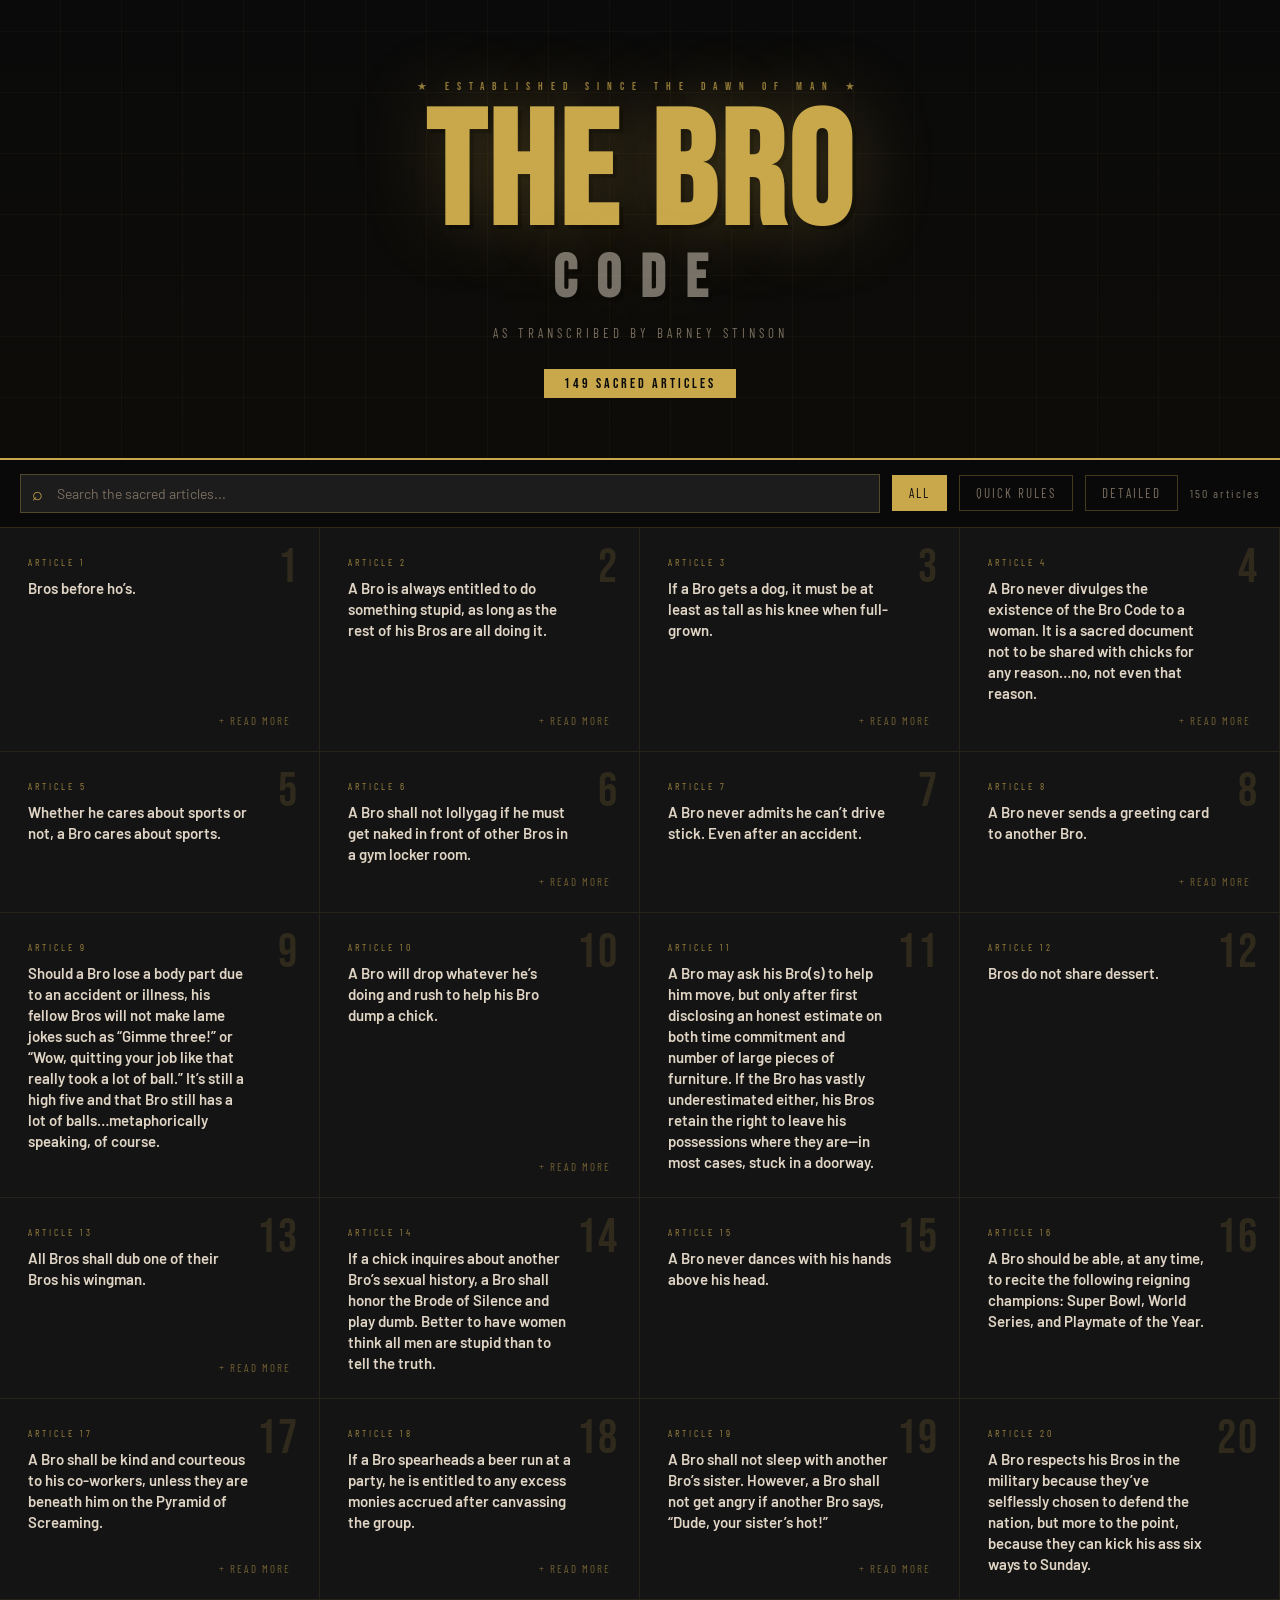
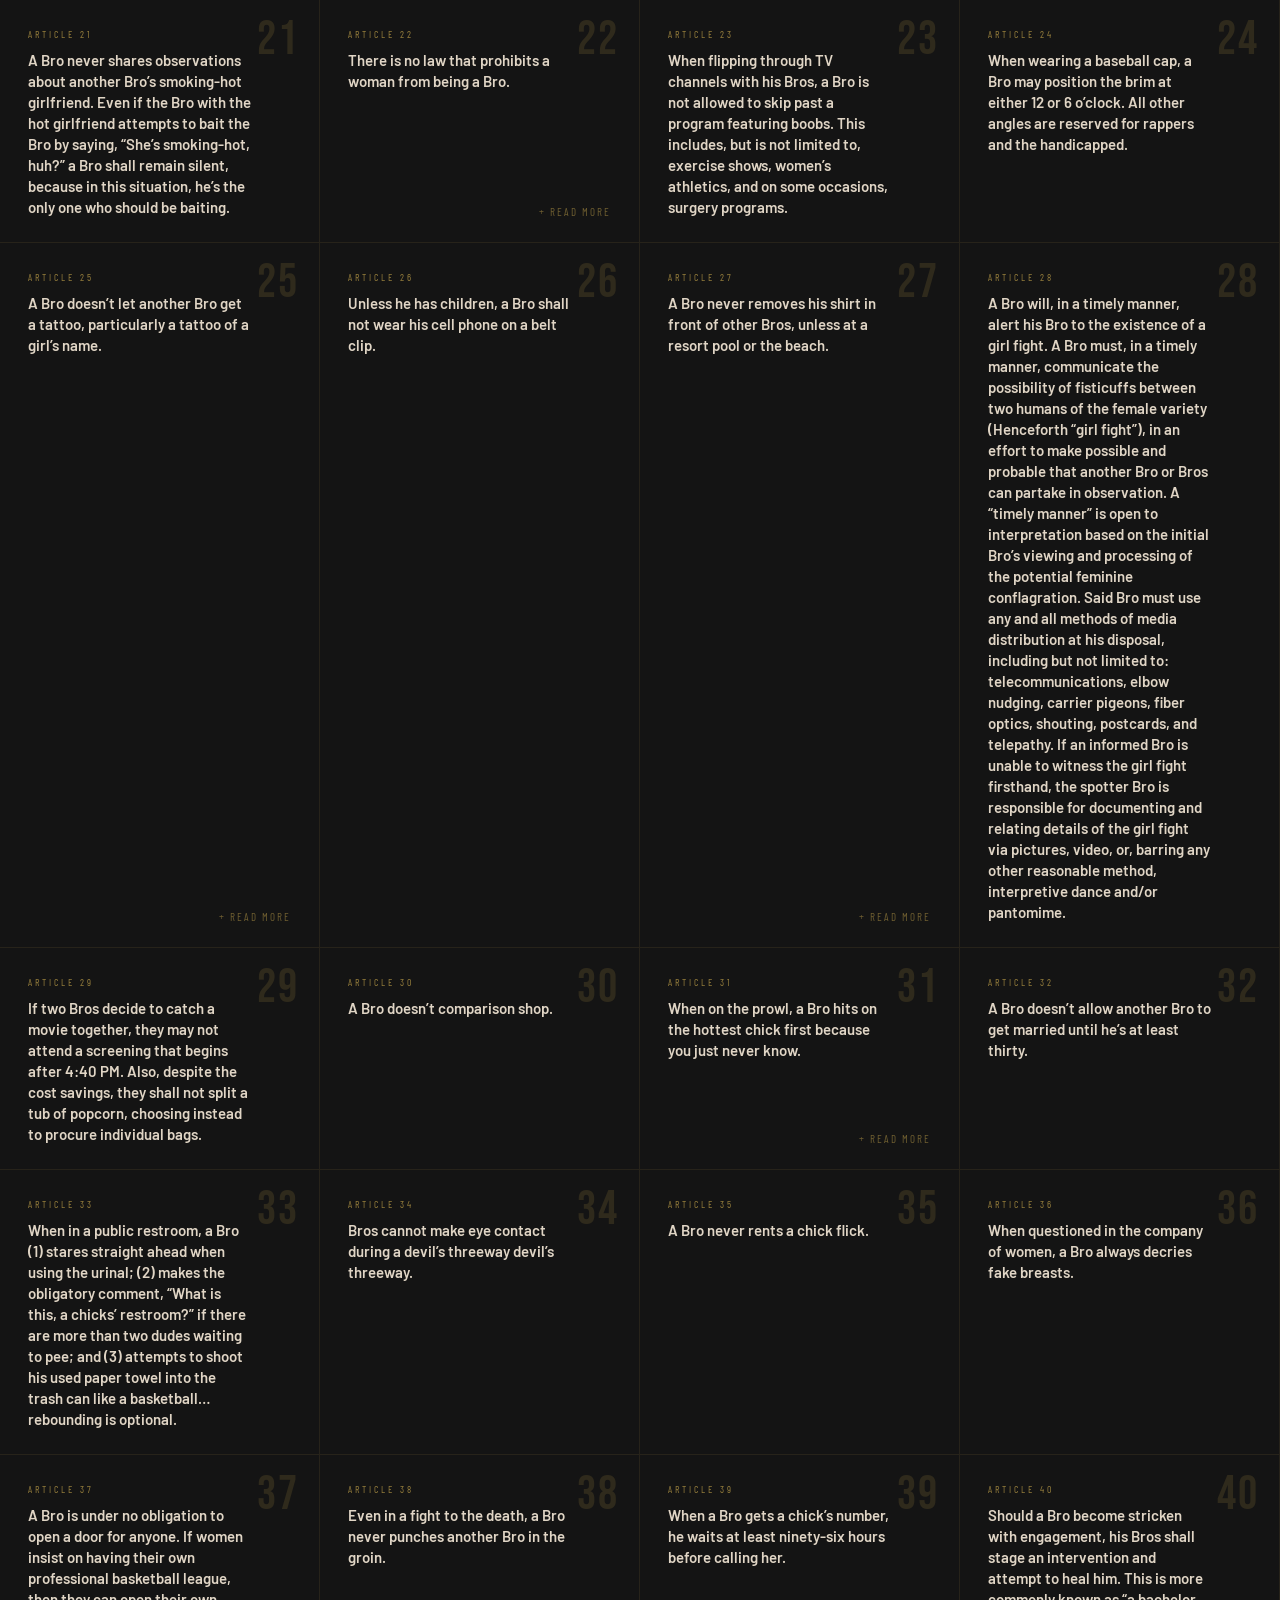
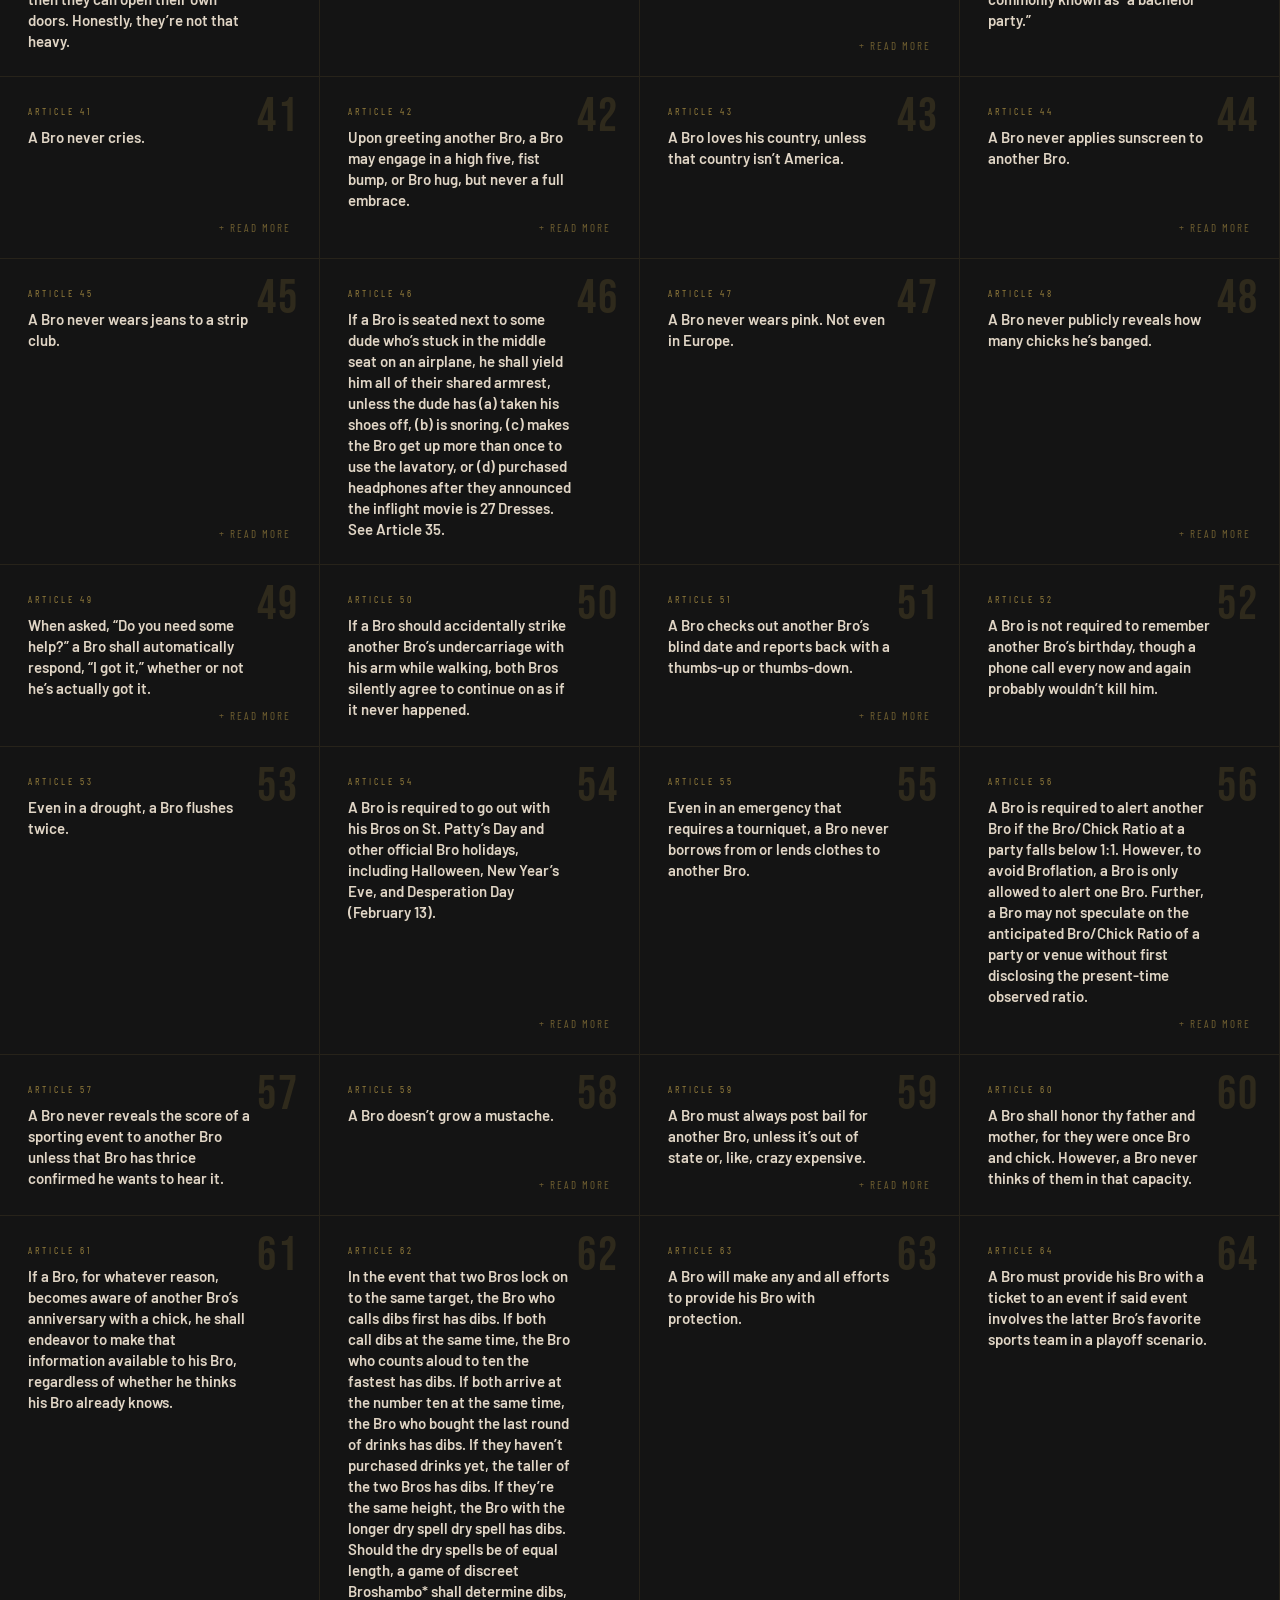
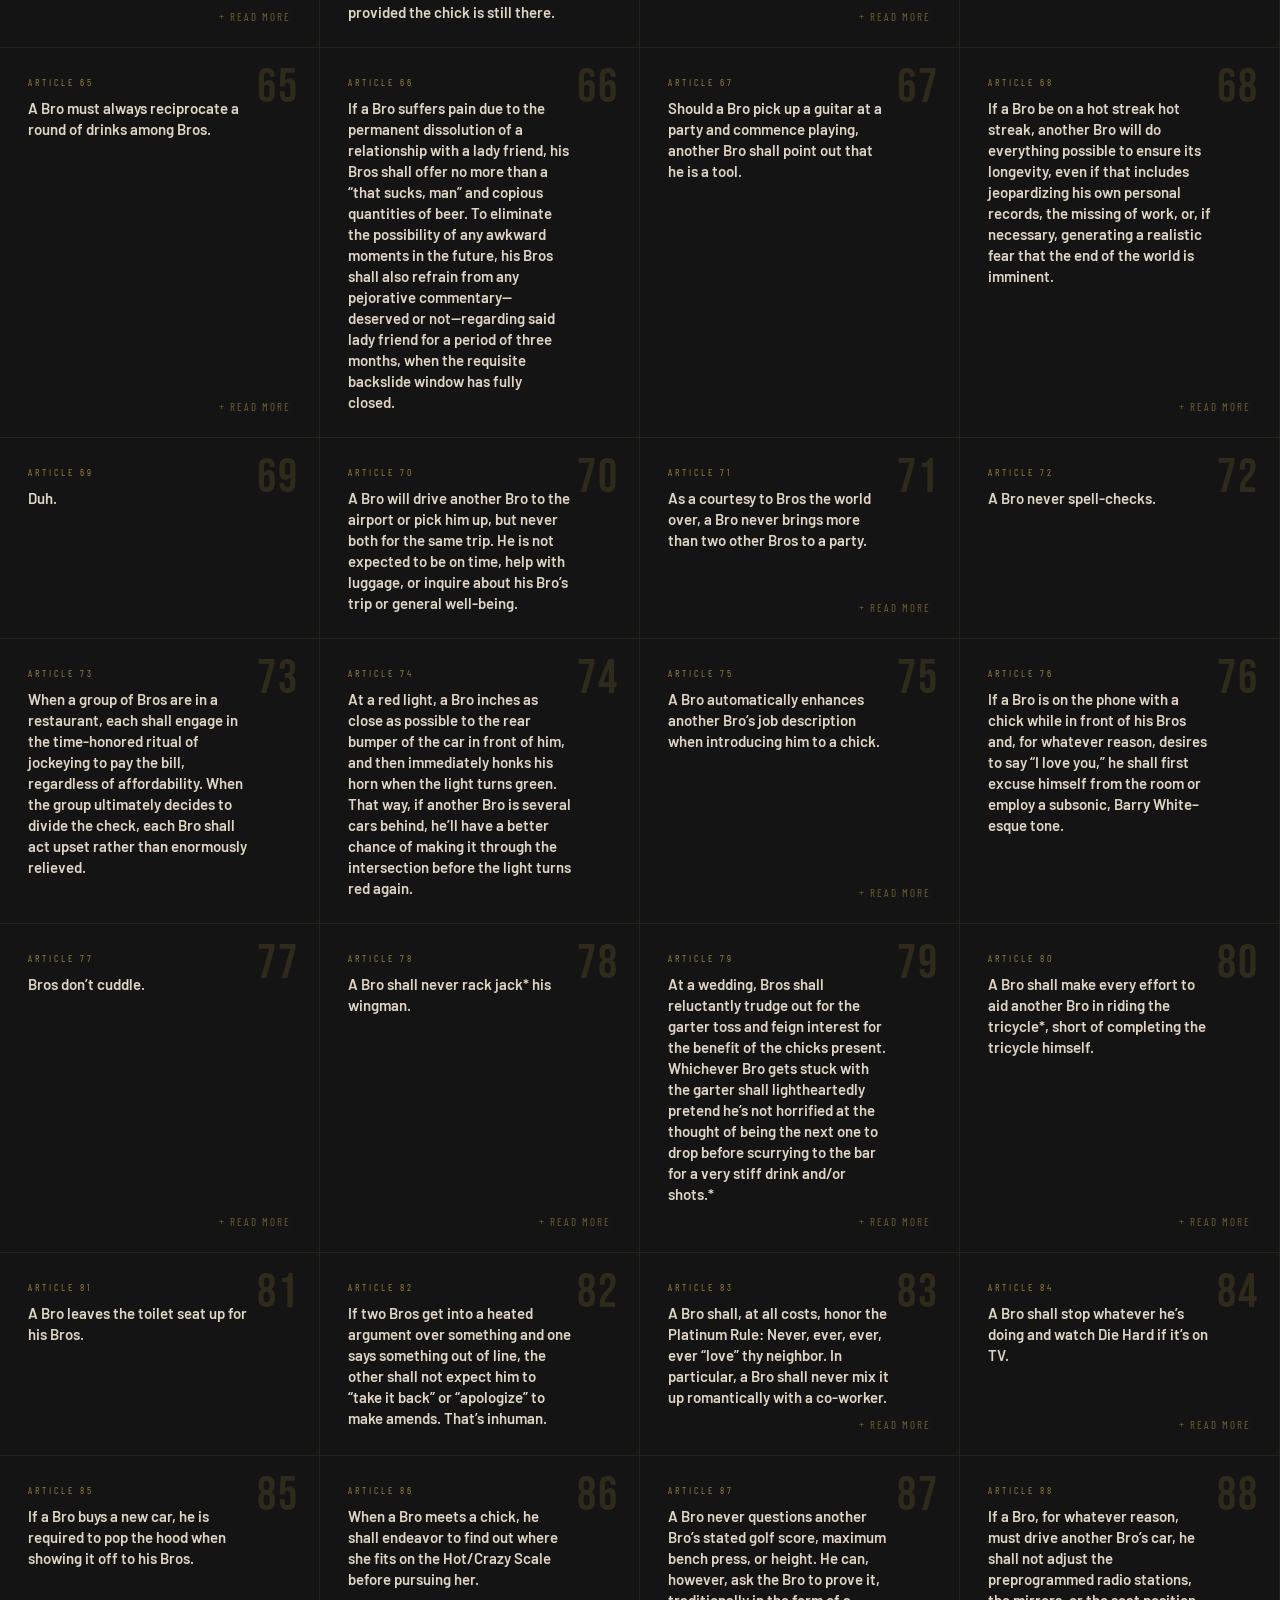
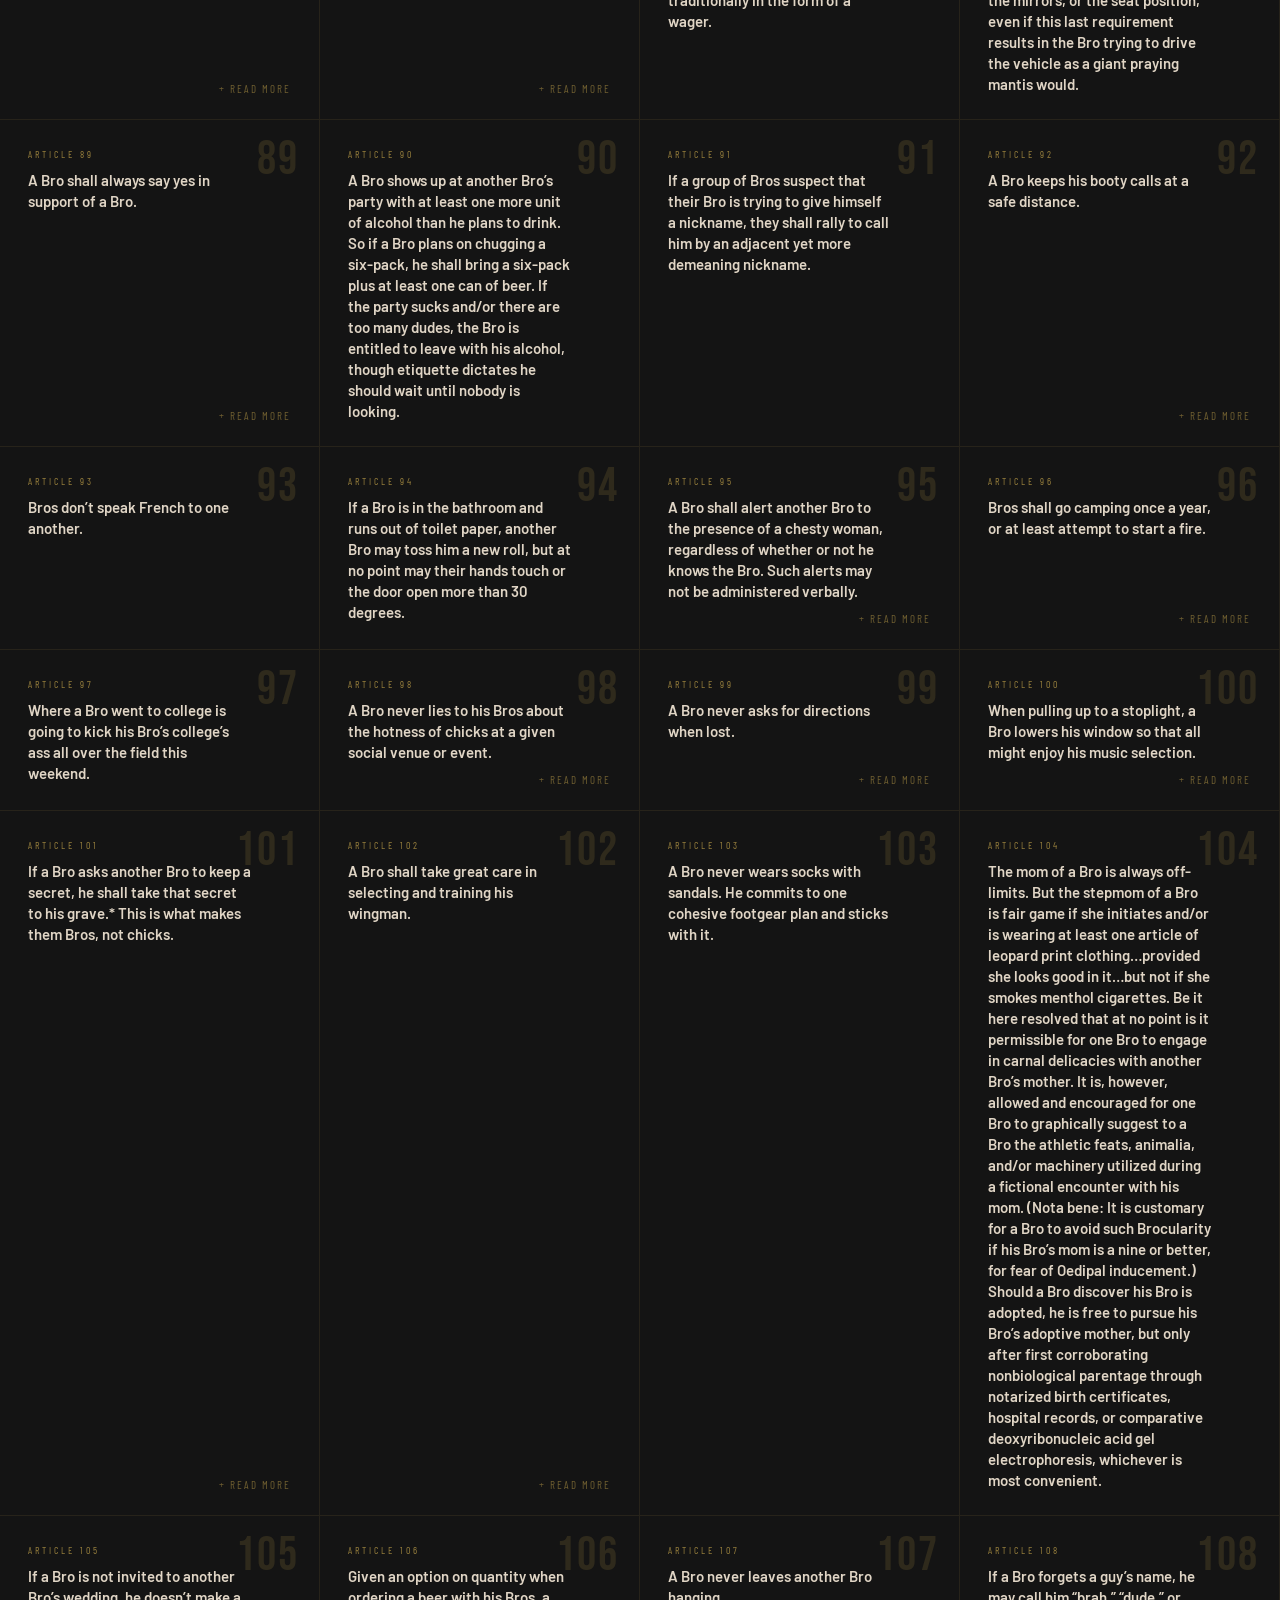
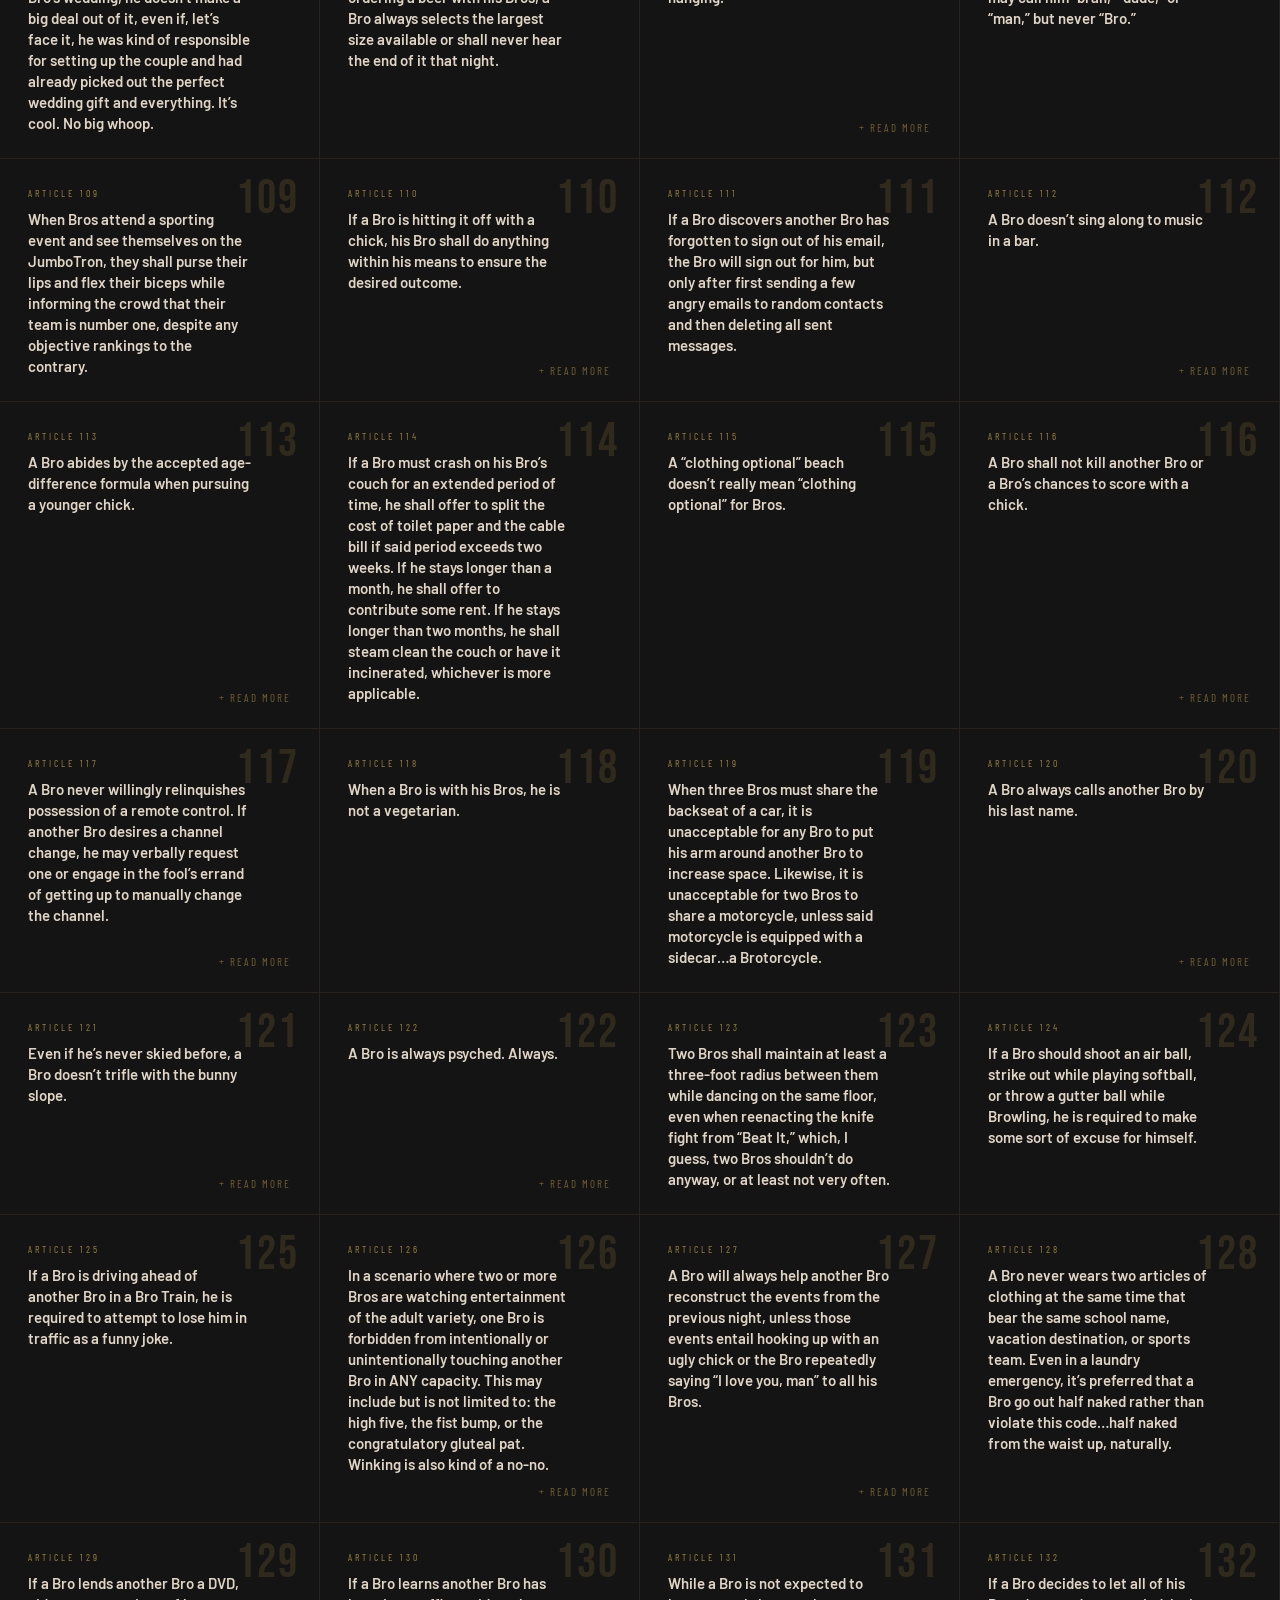
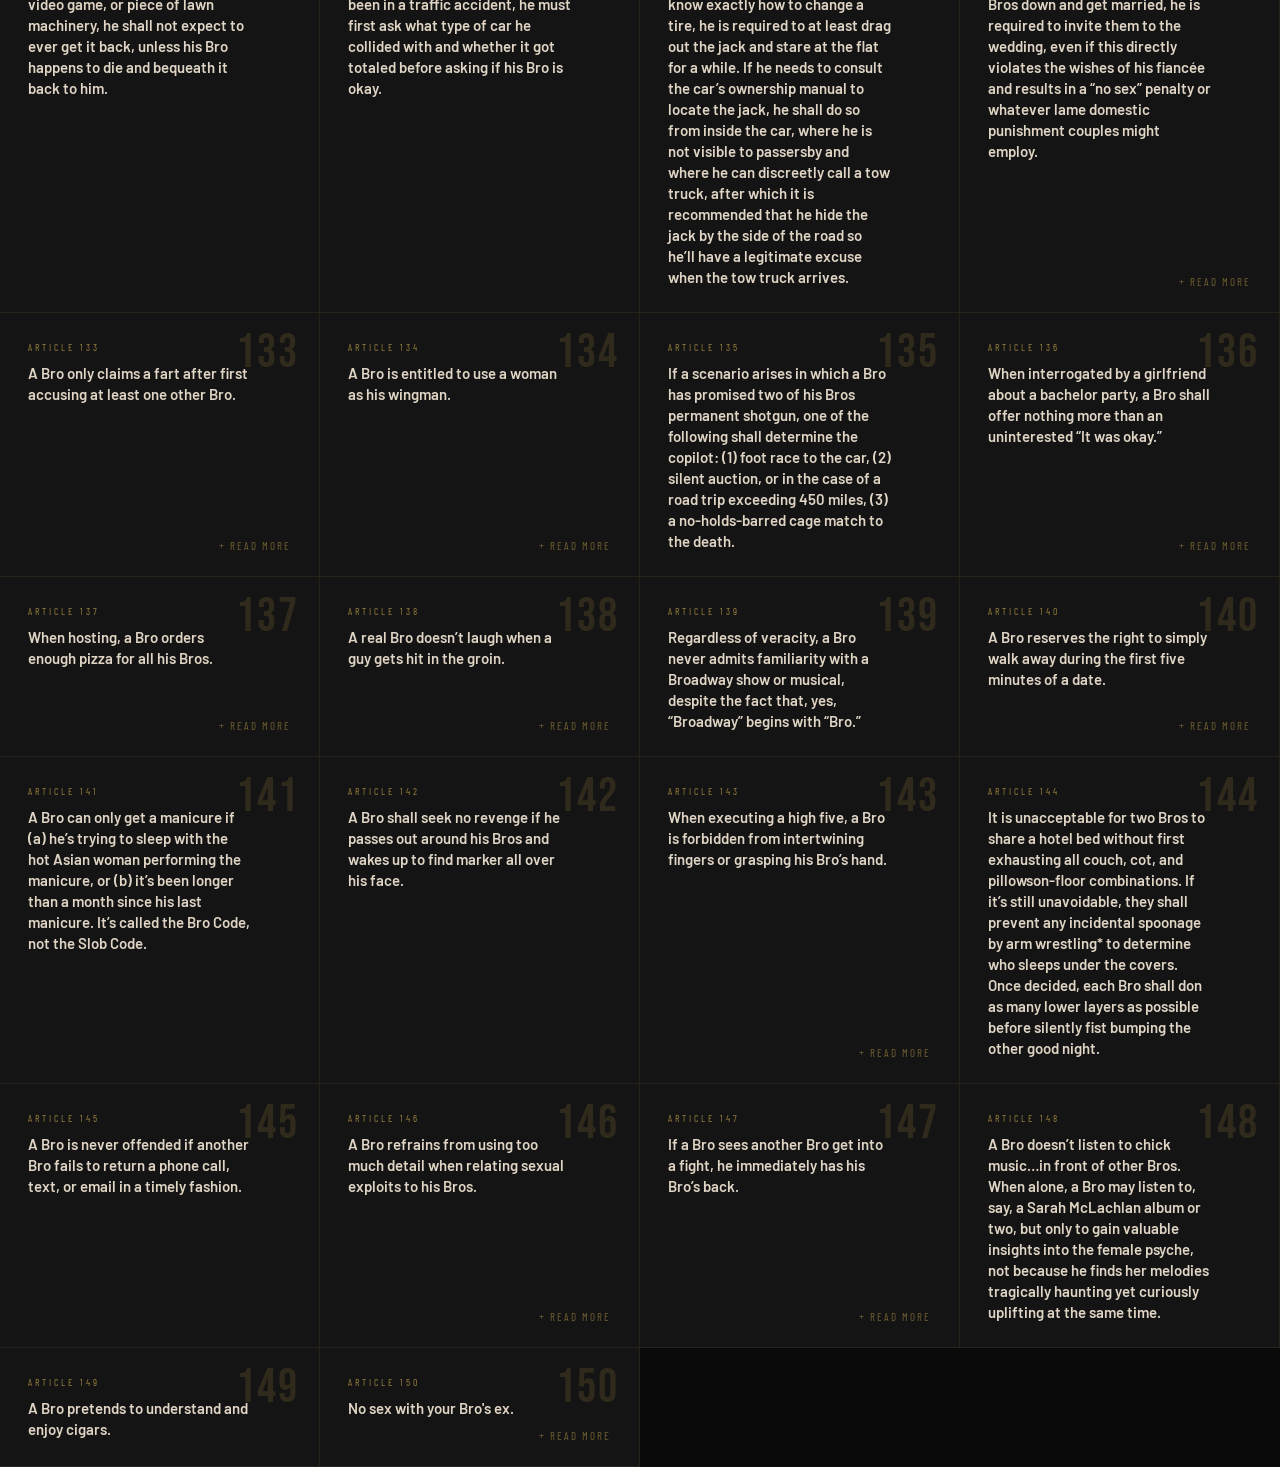
==== index.html @ e9ab3781 "The Bro is ready for deployment" ====
<!DOCTYPE html>
<html lang="en">

<head>
  <meta charset="UTF-8">
  <meta name="viewport" content="width=device-width, initial-scale=1.0">
  <title>The Bro Code</title>
  <link
    href="https://fonts.googleapis.com/css2?family=Bebas+Neue&family=Barlow:ital,wght@0,400;0,600;0,700;1,400&family=Barlow+Condensed:wght@300;400;700&display=swap"
    rel="stylesheet">
  <link rel="stylesheet" href="bro_style.css">
  <link rel="shortcut icon" href="bro.png" type="image/x-icon">

</head>

<body>

  <div class="hero">
    <div class="hero-seal">★ Established Since The Dawn Of Man ★</div>
    <h1>The Bro<span>Code</span></h1>
    <div class="hero-subtitle">As transcribed by Barney Stinson</div>
    <div class="hero-count">149 Sacred Articles</div>
  </div>

  <div class="controls">
    <div class="search-wrap">
      <input type="text" id="search" placeholder="Search the sacred articles..." autocomplete="off">
    </div>
    <button class="filter-btn active" data-filter="all">All</button>
    <button class="filter-btn" data-filter="short">Quick Rules</button>
    <button class="filter-btn" data-filter="detailed">Detailed</button>
    <div class="results-count" id="count">150 articles</div>
  </div>

  <div class="grid" id="grid"></div>

  <div class="overlay" id="overlay">
    <div class="modal" id="modal">
      <button class="modal-close" id="closeBtn">✕</button>
      <div class="modal-label" id="modal-label">Article</div>
      <div class="modal-num" id="modal-num"></div>
      <div class="modal-rule" id="modal-rule"></div>
      <div class="modal-details" id="modal-details"></div>
    </div>
  </div>

  <script src="bro_script.js"></script>
</body>

</html>
---- bro_style.css ----
:root {
    --gold: #c9a84c;
    --gold-light: #e8c97a;
    --dark: #0a0a0a;
    --dark2: #141414;
    --dark3: #1c1c1c;
    --red: #b53030;
    --text: #e0d5c5;
    --muted: #7a6f60;
}

* {
    margin: 0;
    padding: 0;
    box-sizing: border-box;
}

body {
    background: var(--dark);
    color: var(--text);
    font-family: 'Barlow', sans-serif;
    min-height: 100vh;
    overflow-x: hidden;
}

/* HERO */
.hero {
    position: relative;
    text-align: center;
    padding: 80px 20px 60px;
    background: linear-gradient(180deg, #0a0a0a 0%, #0d0c09 100%);
    border-bottom: 2px solid var(--gold);
    overflow: hidden;
}

.hero::before {
    content: '';
    position: absolute;
    inset: 0;
    background:
        repeating-linear-gradient(90deg,
            transparent,
            transparent 60px,
            rgba(201, 168, 76, 0.04) 60px,
            rgba(201, 168, 76, 0.04) 61px),
        repeating-linear-gradient(0deg,
            transparent,
            transparent 60px,
            rgba(201, 168, 76, 0.04) 60px,
            rgba(201, 168, 76, 0.04) 61px);
    pointer-events: none;
}

.hero-seal {
    font-family: 'Bebas Neue', sans-serif;
    font-size: 11px;
    letter-spacing: 8px;
    color: var(--gold);
    margin-bottom: 16px;
    opacity: 0.7;
}

.hero h1 {
    font-family: 'Bebas Neue', sans-serif;
    font-size: clamp(72px, 15vw, 160px);
    letter-spacing: 4px;
    line-height: 0.85;
    color: var(--gold);
    text-shadow: 0 0 80px rgba(201, 168, 76, 0.3), 4px 4px 0 rgba(0, 0, 0, 0.5);
    position: relative;
}

.hero h1 span {
    display: block;
    font-size: 0.38em;
    letter-spacing: 20px;
    color: var(--text);
    opacity: 0.5;
    margin-top: 8px;
}

.hero-subtitle {
    font-family: 'Barlow Condensed', sans-serif;
    font-size: 13px;
    letter-spacing: 4px;
    text-transform: uppercase;
    color: var(--muted);
    margin-top: 20px;
}

.hero-count {
    display: inline-block;
    margin-top: 28px;
    background: var(--gold);
    color: var(--dark);
    font-family: 'Bebas Neue', sans-serif;
    font-size: 14px;
    letter-spacing: 3px;
    padding: 6px 20px;
}

/* CONTROLS */
.controls {
    position: sticky;
    top: 0;
    z-index: 100;
    background: rgba(10, 10, 10, 0.95);
    backdrop-filter: blur(10px);
    border-bottom: 1px solid rgba(201, 168, 76, 0.2);
    padding: 14px 20px;
    display: flex;
    gap: 12px;
    align-items: center;
    flex-wrap: wrap;
}

.search-wrap {
    flex: 1;
    min-width: 200px;
    position: relative;
}

.search-wrap::before {
    content: '⌕';
    position: absolute;
    left: 12px;
    top: 50%;
    transform: translateY(-50%);
    color: var(--gold);
    font-size: 18px;
    pointer-events: none;
}

#search {
    width: 100%;
    background: var(--dark3);
    border: 1px solid rgba(201, 168, 76, 0.3);
    color: var(--text);
    padding: 10px 14px 10px 36px;
    font-family: 'Barlow', sans-serif;
    font-size: 14px;
    outline: none;
    transition: border-color 0.2s;
}

#search:focus {
    border-color: var(--gold);
}

#search::placeholder {
    color: var(--muted);
}

.filter-btn {
    background: transparent;
    border: 1px solid rgba(201, 168, 76, 0.3);
    color: var(--muted);
    padding: 9px 16px;
    font-family: 'Barlow Condensed', sans-serif;
    font-size: 13px;
    letter-spacing: 2px;
    text-transform: uppercase;
    cursor: pointer;
    transition: all 0.2s;
    white-space: nowrap;
}

.filter-btn:hover,
.filter-btn.active {
    background: var(--gold);
    border-color: var(--gold);
    color: var(--dark);
}

.results-count {
    font-family: 'Barlow Condensed', sans-serif;
    font-size: 12px;
    letter-spacing: 2px;
    color: var(--muted);
    white-space: nowrap;
}

/* GRID */
.grid {
    display: grid;
    grid-template-columns: repeat(auto-fill, minmax(320px, 1fr));
    gap: 0;
    padding: 0;
}

/* CARD */
.card {
    border: 1px solid rgba(201, 168, 76, 0.1);
    border-left: none;
    border-top: none;
    background: var(--dark2);
    padding: 28px 28px 24px;
    cursor: pointer;
    transition: background 0.15s;
    position: relative;
    overflow: hidden;
    display: flex;
    flex-direction: column;
    gap: 10px;
}

.card::before {
    content: '';
    position: absolute;
    top: 0;
    left: 0;
    right: 0;
    height: 2px;
    background: var(--gold);
    transform: scaleX(0);
    transform-origin: left;
    transition: transform 0.25s;
}

.card:hover {
    background: var(--dark3);
}

.card:hover::before {
    transform: scaleX(1);
}

.card-num {
    font-family: 'Bebas Neue', sans-serif;
    font-size: 48px;
    line-height: 1;
    color: rgba(201, 168, 76, 0.15);
    position: absolute;
    top: 16px;
    right: 20px;
    letter-spacing: 2px;
    transition: color 0.2s;
}

.card:hover .card-num {
    color: rgba(201, 168, 76, 0.3);
}

.card-label {
    font-family: 'Barlow Condensed', sans-serif;
    font-size: 10px;
    letter-spacing: 3px;
    text-transform: uppercase;
    color: var(--gold);
    opacity: 0.7;
}

.card-rule {
    font-family: 'Barlow', sans-serif;
    font-size: 15px;
    font-weight: 600;
    line-height: 1.4;
    color: var(--text);
    flex: 1;
    padding-right: 40px;
}

.card-has-details {
    font-family: 'Barlow Condensed', sans-serif;
    font-size: 11px;
    letter-spacing: 2px;
    color: var(--gold);
    text-transform: uppercase;
    opacity: 0.5;
    align-self: flex-end;
}

/* MODAL */
.overlay {
    position: fixed;
    inset: 0;
    background: rgba(0, 0, 0, 0.85);
    z-index: 200;
    display: flex;
    align-items: center;
    justify-content: center;
    padding: 20px;
    opacity: 0;
    visibility: hidden;
    transition: all 0.2s;
    backdrop-filter: blur(4px);
}

.overlay.open {
    opacity: 1;
    visibility: visible;
}

.modal {
    background: var(--dark2);
    border: 1px solid rgba(201, 168, 76, 0.4);
    border-top: 3px solid var(--gold);
    max-width: 640px;
    width: 100%;
    max-height: 80vh;
    overflow-y: auto;
    padding: 36px;
    position: relative;
    transform: translateY(20px);
    transition: transform 0.2s;
}

.overlay.open .modal {
    transform: translateY(0);
}

.modal-close {
    position: absolute;
    top: 16px;
    right: 16px;
    background: none;
    border: 1px solid rgba(201, 168, 76, 0.3);
    color: var(--gold);
    width: 32px;
    height: 32px;
    font-size: 16px;
    cursor: pointer;
    display: flex;
    align-items: center;
    justify-content: center;
    transition: all 0.2s;
}

.modal-close:hover {
    background: var(--gold);
    color: var(--dark);
}

.modal-label {
    font-family: 'Barlow Condensed', sans-serif;
    font-size: 11px;
    letter-spacing: 4px;
    text-transform: uppercase;
    color: var(--gold);
    margin-bottom: 8px;
}

.modal-num {
    font-family: 'Bebas Neue', sans-serif;
    font-size: 80px;
    line-height: 0.85;
    color: rgba(201, 168, 76, 0.2);
    position: absolute;
    top: 24px;
    right: 56px;
}

.modal-rule {
    font-family: 'Barlow', sans-serif;
    font-size: 20px;
    font-weight: 700;
    line-height: 1.4;
    color: var(--text);
    margin-bottom: 24px;
    padding-right: 60px;
    border-bottom: 1px solid rgba(201, 168, 76, 0.2);
    padding-bottom: 20px;
}

.modal-details {
    font-family: 'Barlow', sans-serif;
    font-size: 14px;
    line-height: 1.7;
    color: rgba(224, 213, 197, 0.7);
}

.no-results {
    grid-column: 1 / -1;
    text-align: center;
    padding: 80px 20px;
    font-family: 'Bebas Neue', sans-serif;
    font-size: 32px;
    letter-spacing: 4px;
    color: var(--muted);
}

.no-results span {
    display: block;
    font-family: 'Barlow', sans-serif;
    font-size: 14px;
    letter-spacing: 1px;
    margin-top: 10px;
    text-transform: none;
}

mark {
    background: rgba(201, 168, 76, 0.3);
    color: var(--gold-light);
    padding: 0 2px;
    border-radius: 2px;
}

::-webkit-scrollbar {
    width: 6px;
}

::-webkit-scrollbar-track {
    background: var(--dark);
}

::-webkit-scrollbar-thumb {
    background: var(--gold);
    opacity: 0.5;
}

@keyframes fadeIn {
    from {
        opacity: 0;
        transform: translateY(12px);
    }

    to {
        opacity: 1;
        transform: translateY(0);
    }
}

.card {
    animation: fadeIn 0.3s ease both;
}
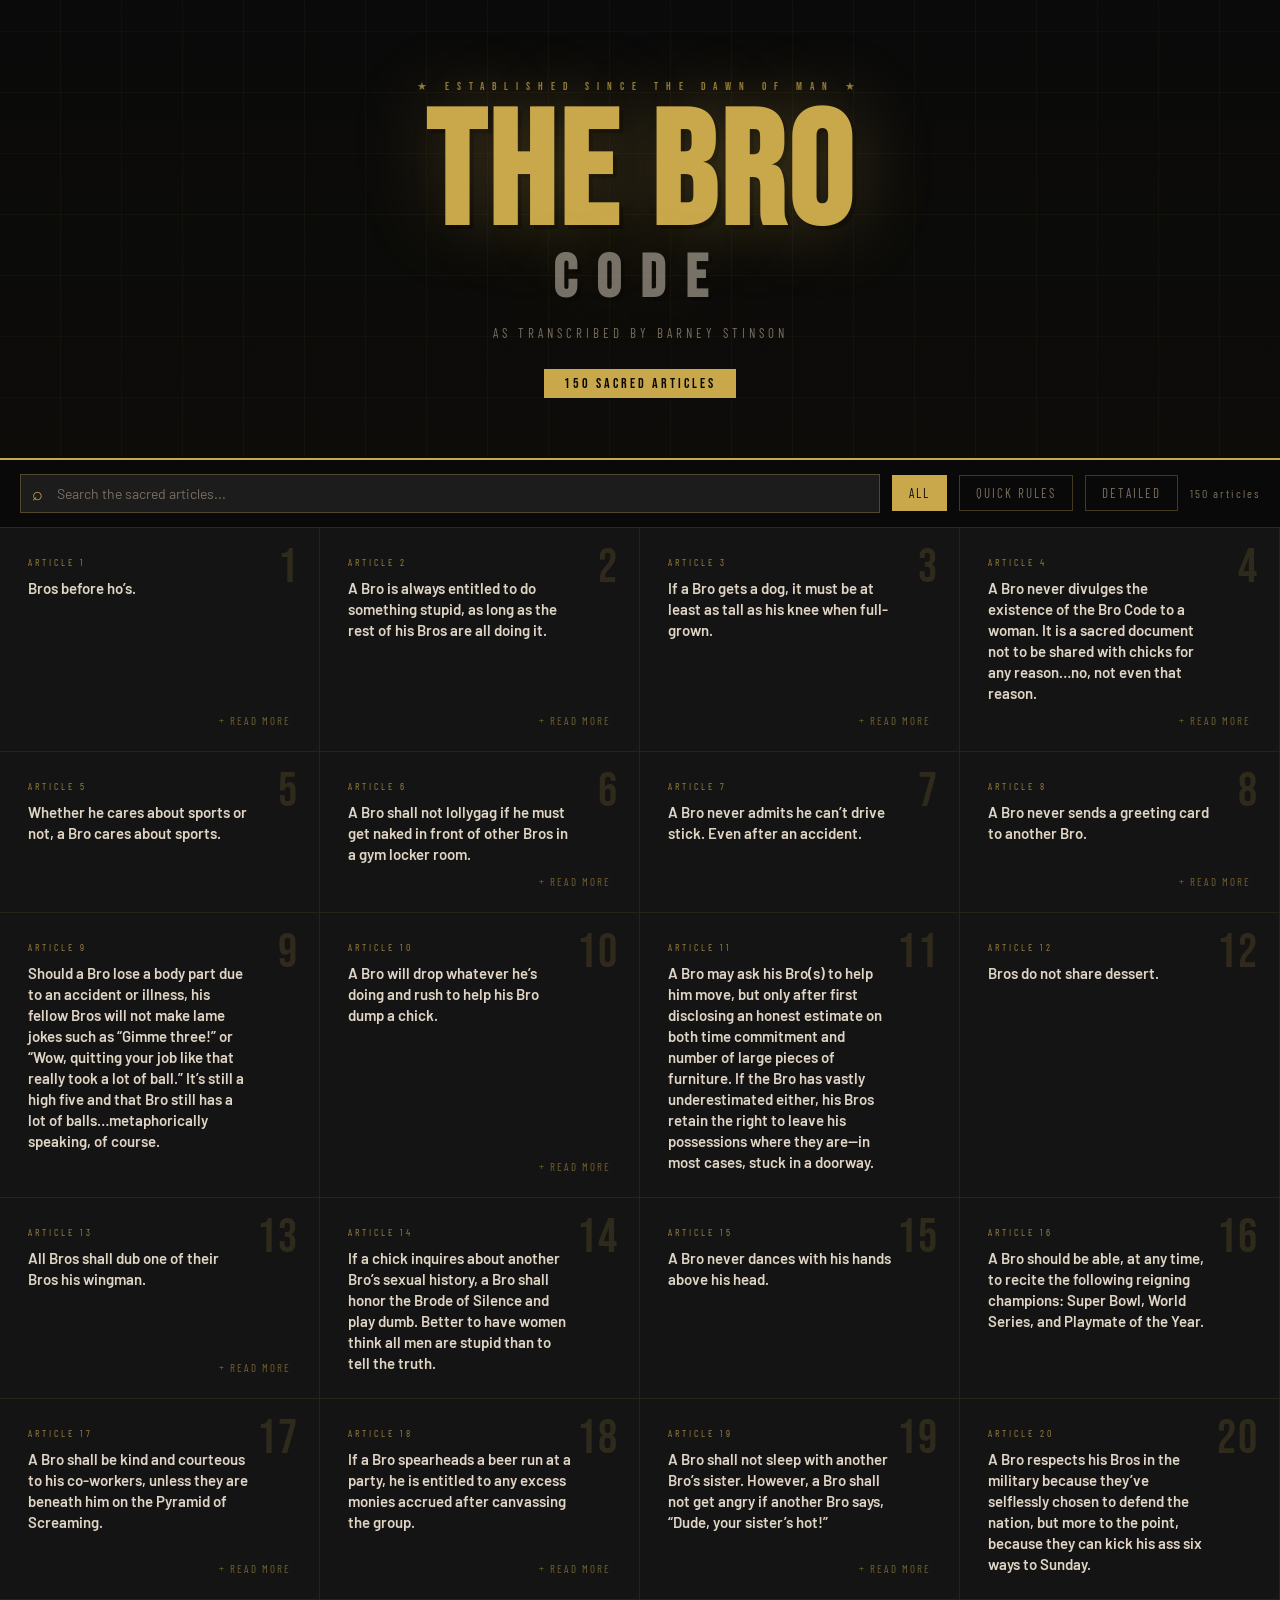
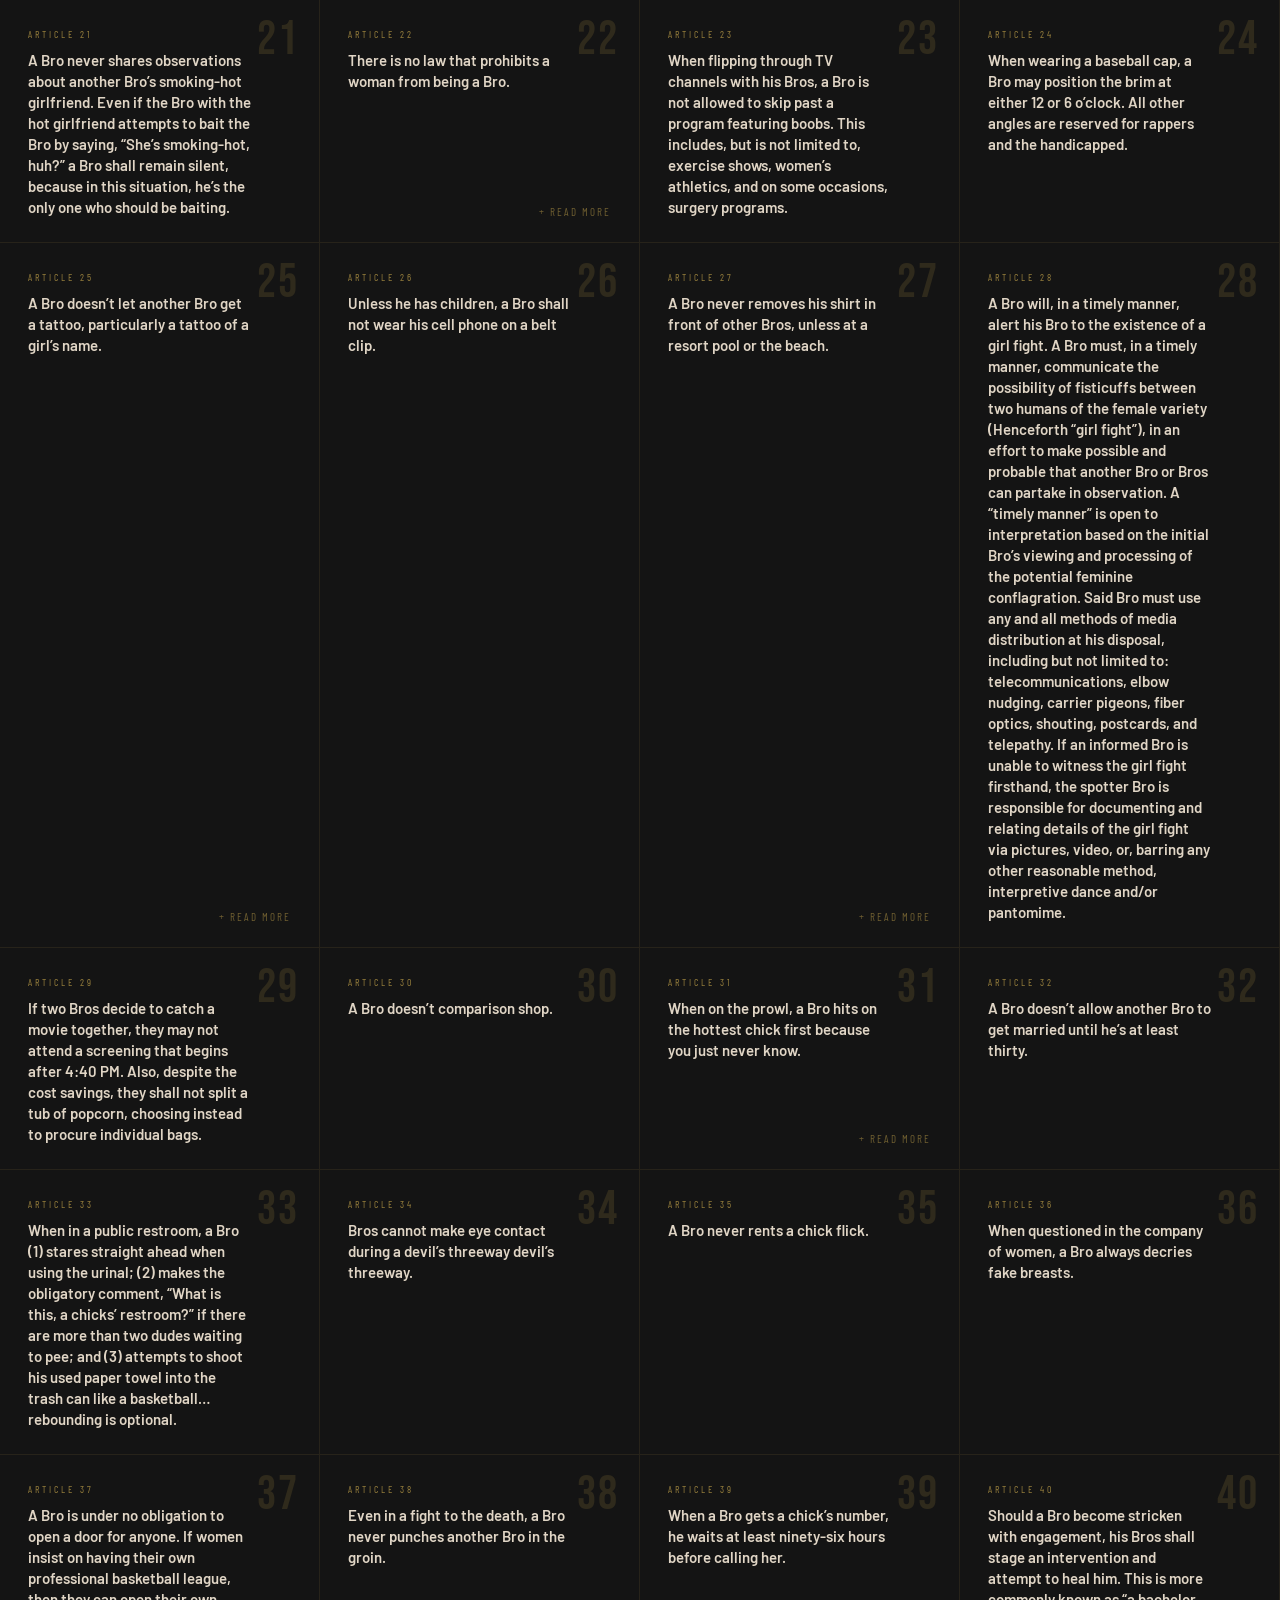
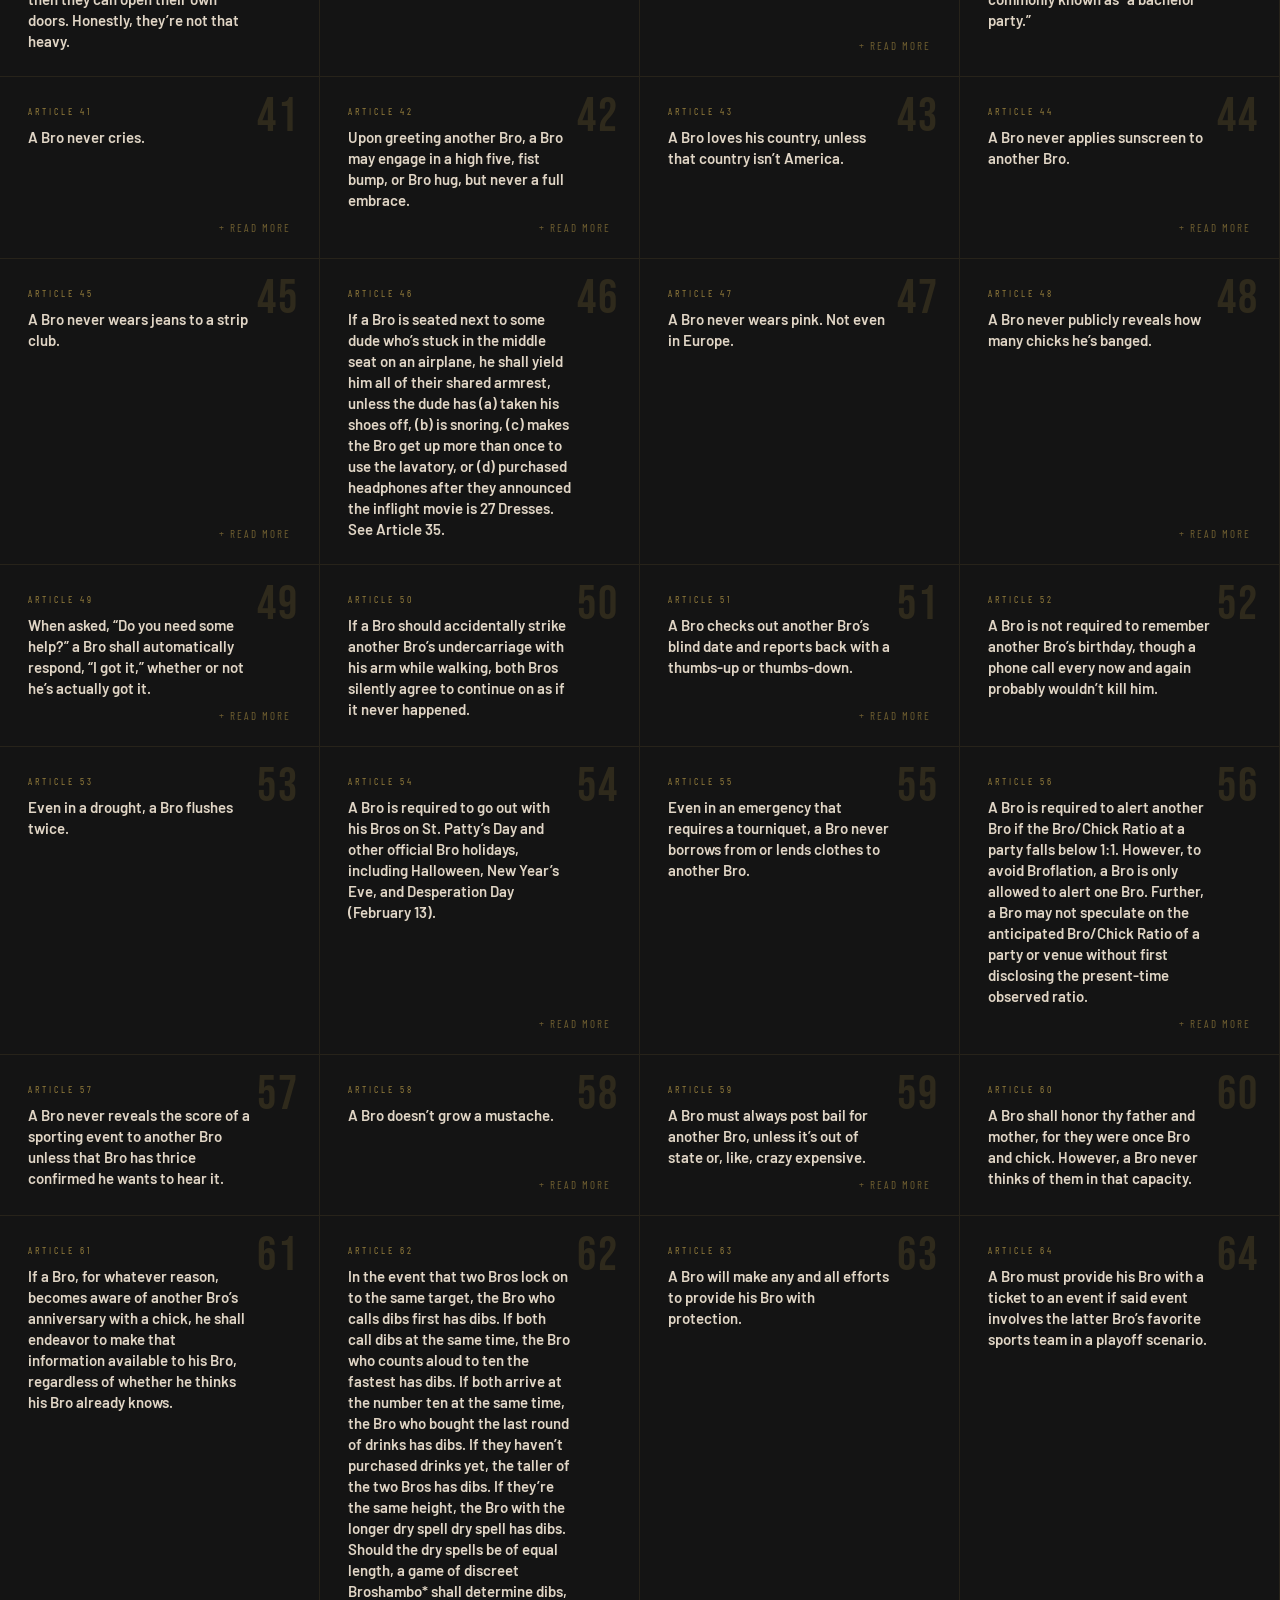
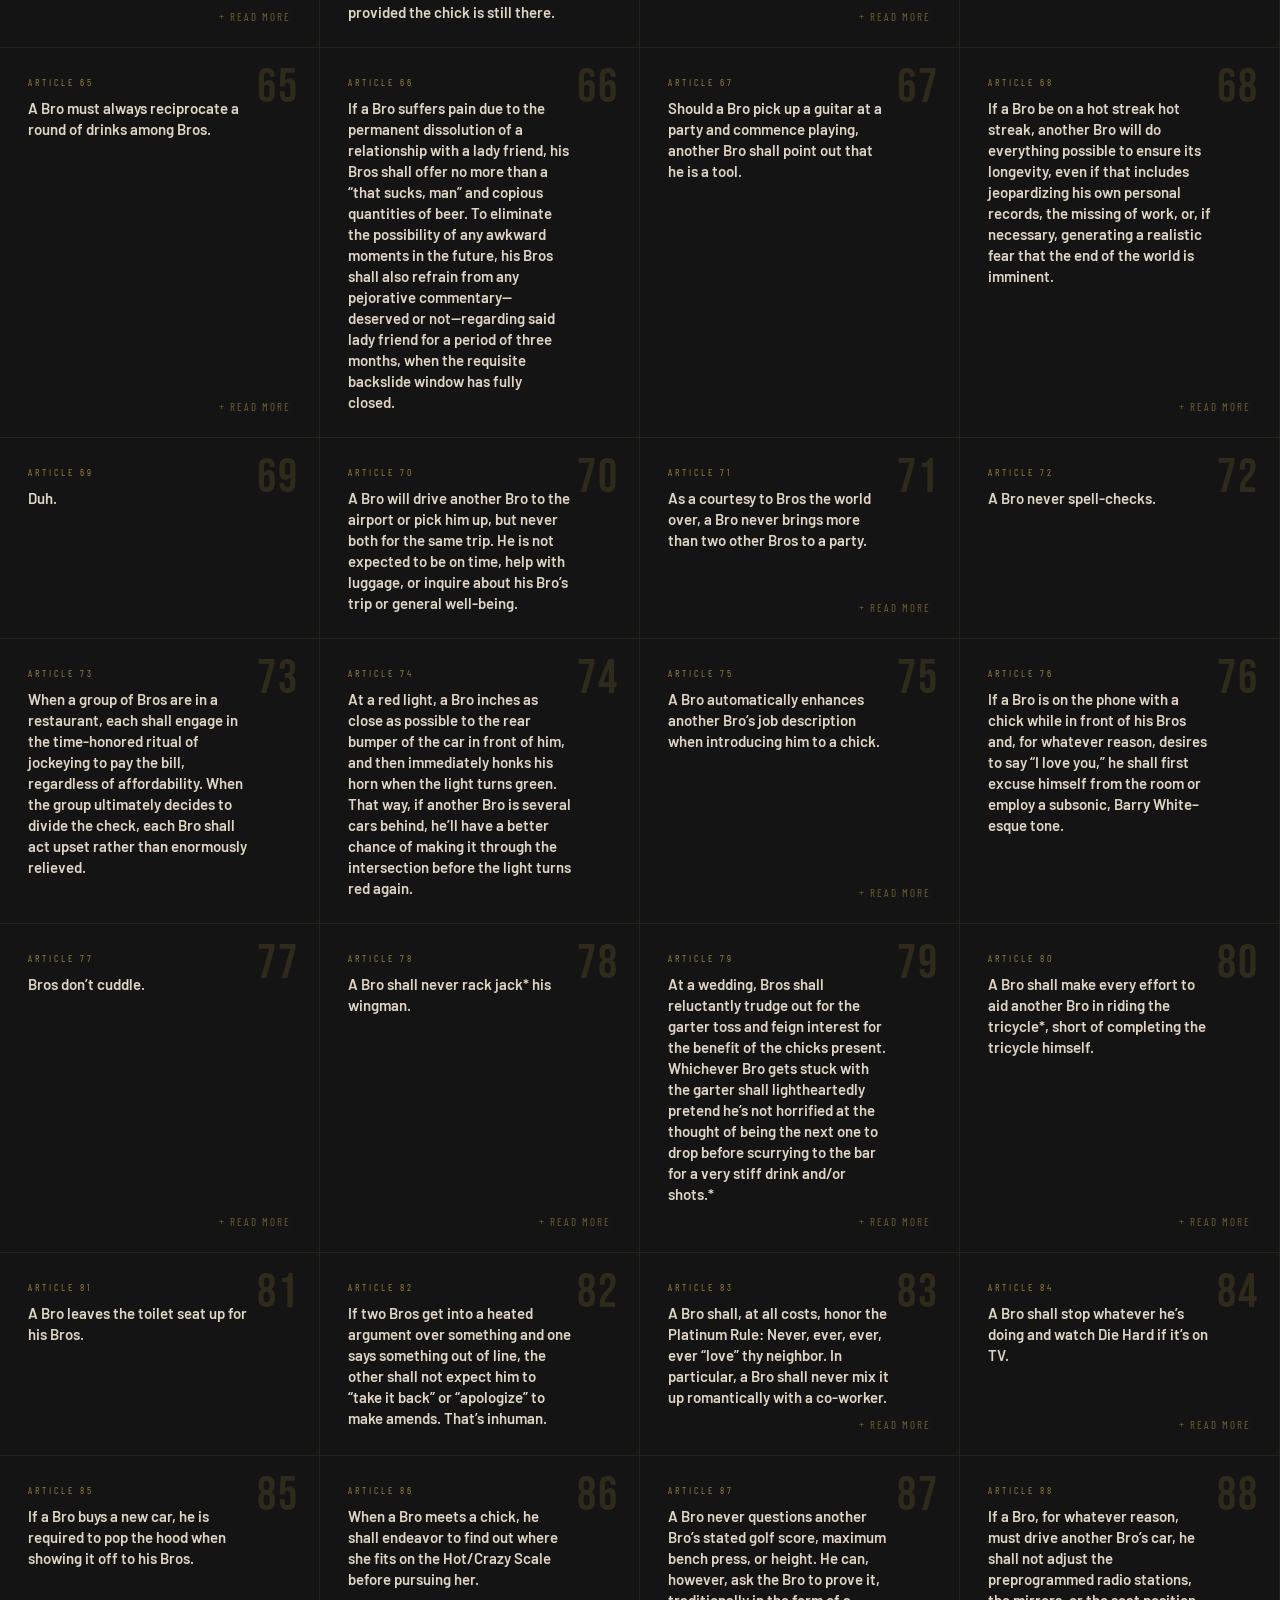
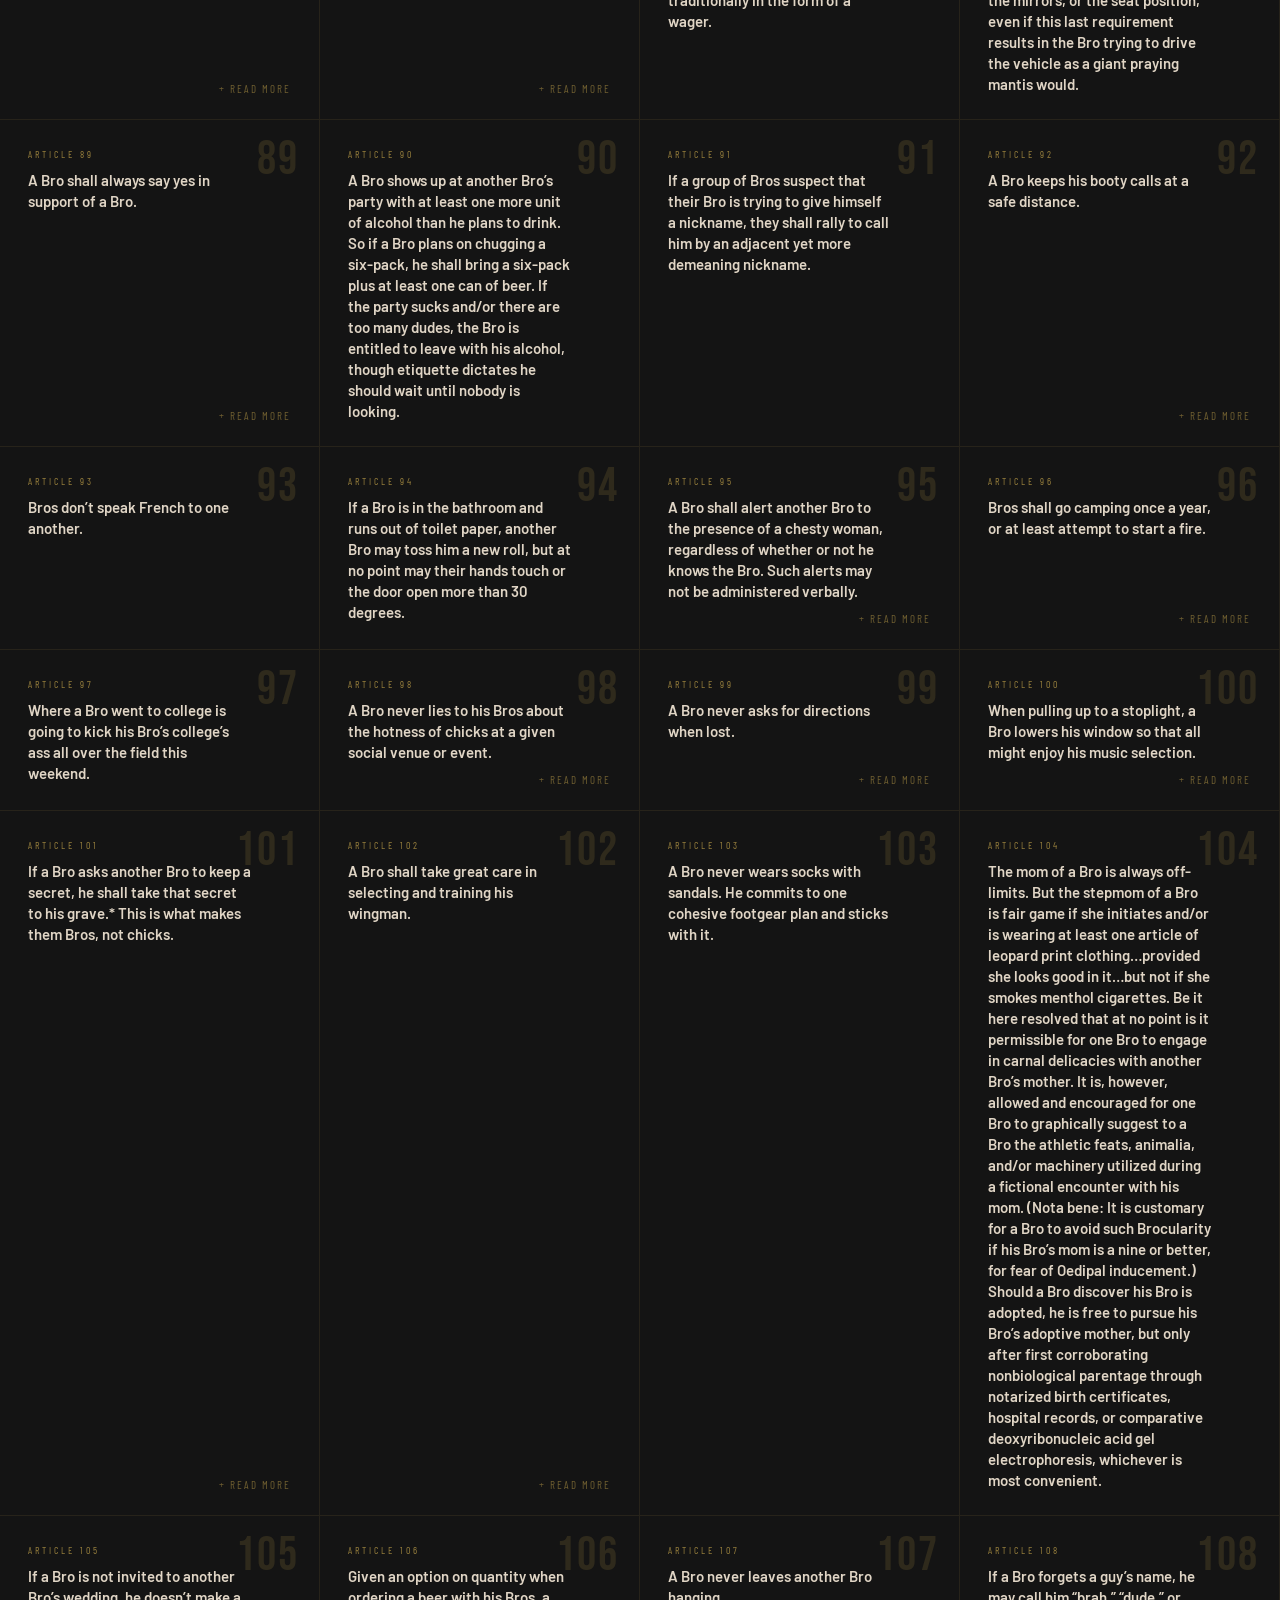
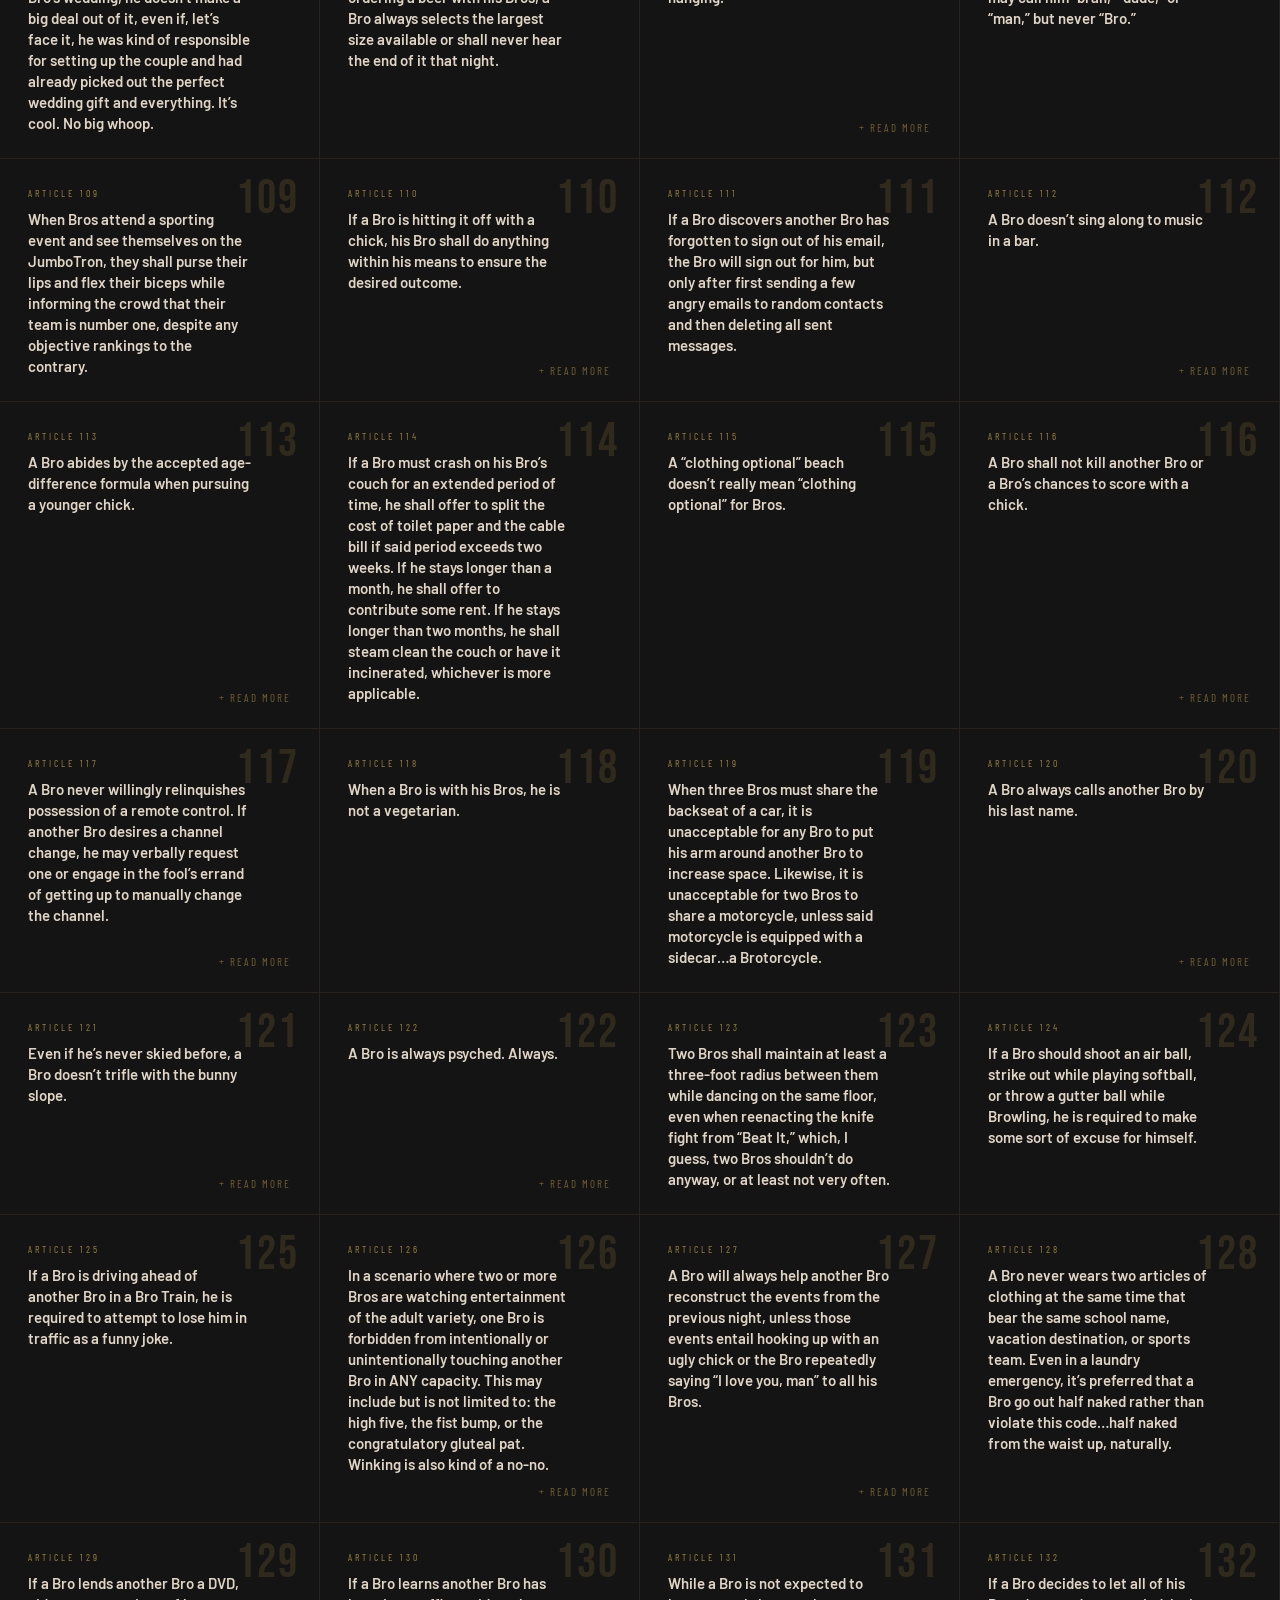
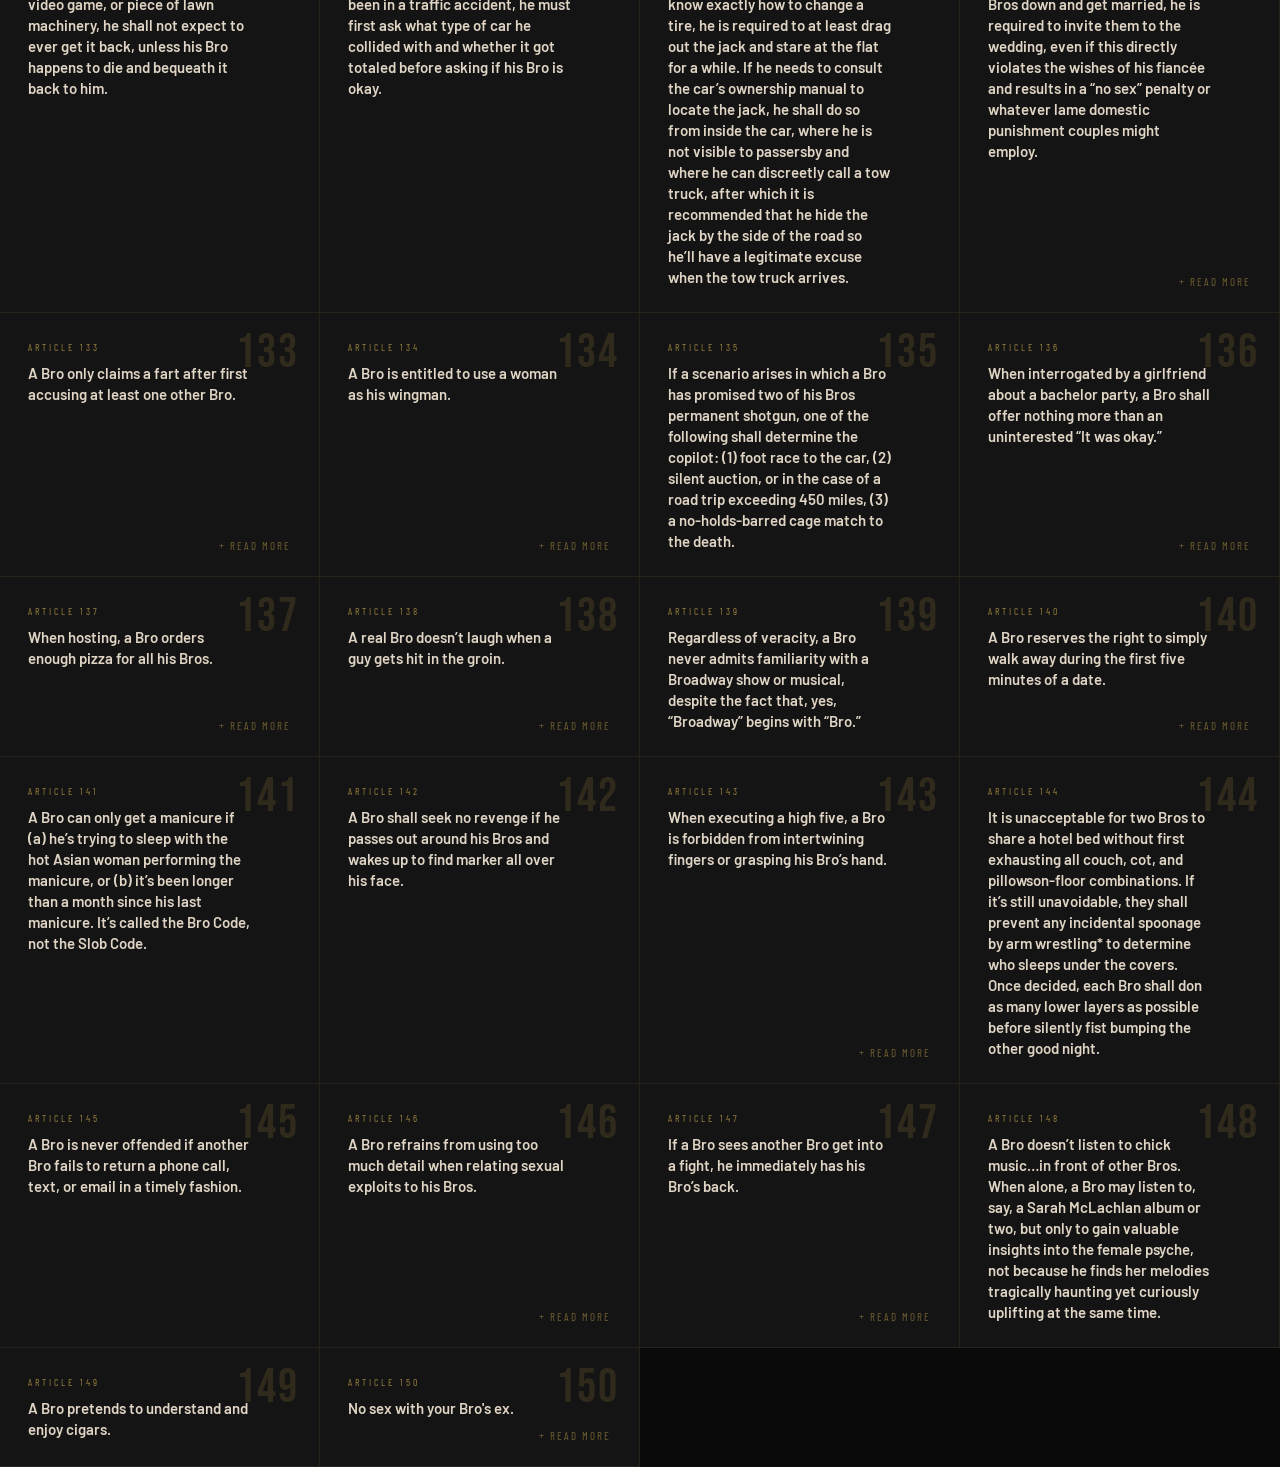
==== commit 97b19c54: "Update the number of Sacred Articles to 150" ====
--- a/index.html
+++ b/index.html
@@ -19,7 +19,7 @@
     <div class="hero-seal">★ Established Since The Dawn Of Man ★</div>
     <h1>The Bro<span>Code</span></h1>
     <div class="hero-subtitle">As transcribed by Barney Stinson</div>
-    <div class="hero-count">149 Sacred Articles</div>
+    <div class="hero-count">150 Sacred Articles</div>
   </div>
 
   <div class="controls">
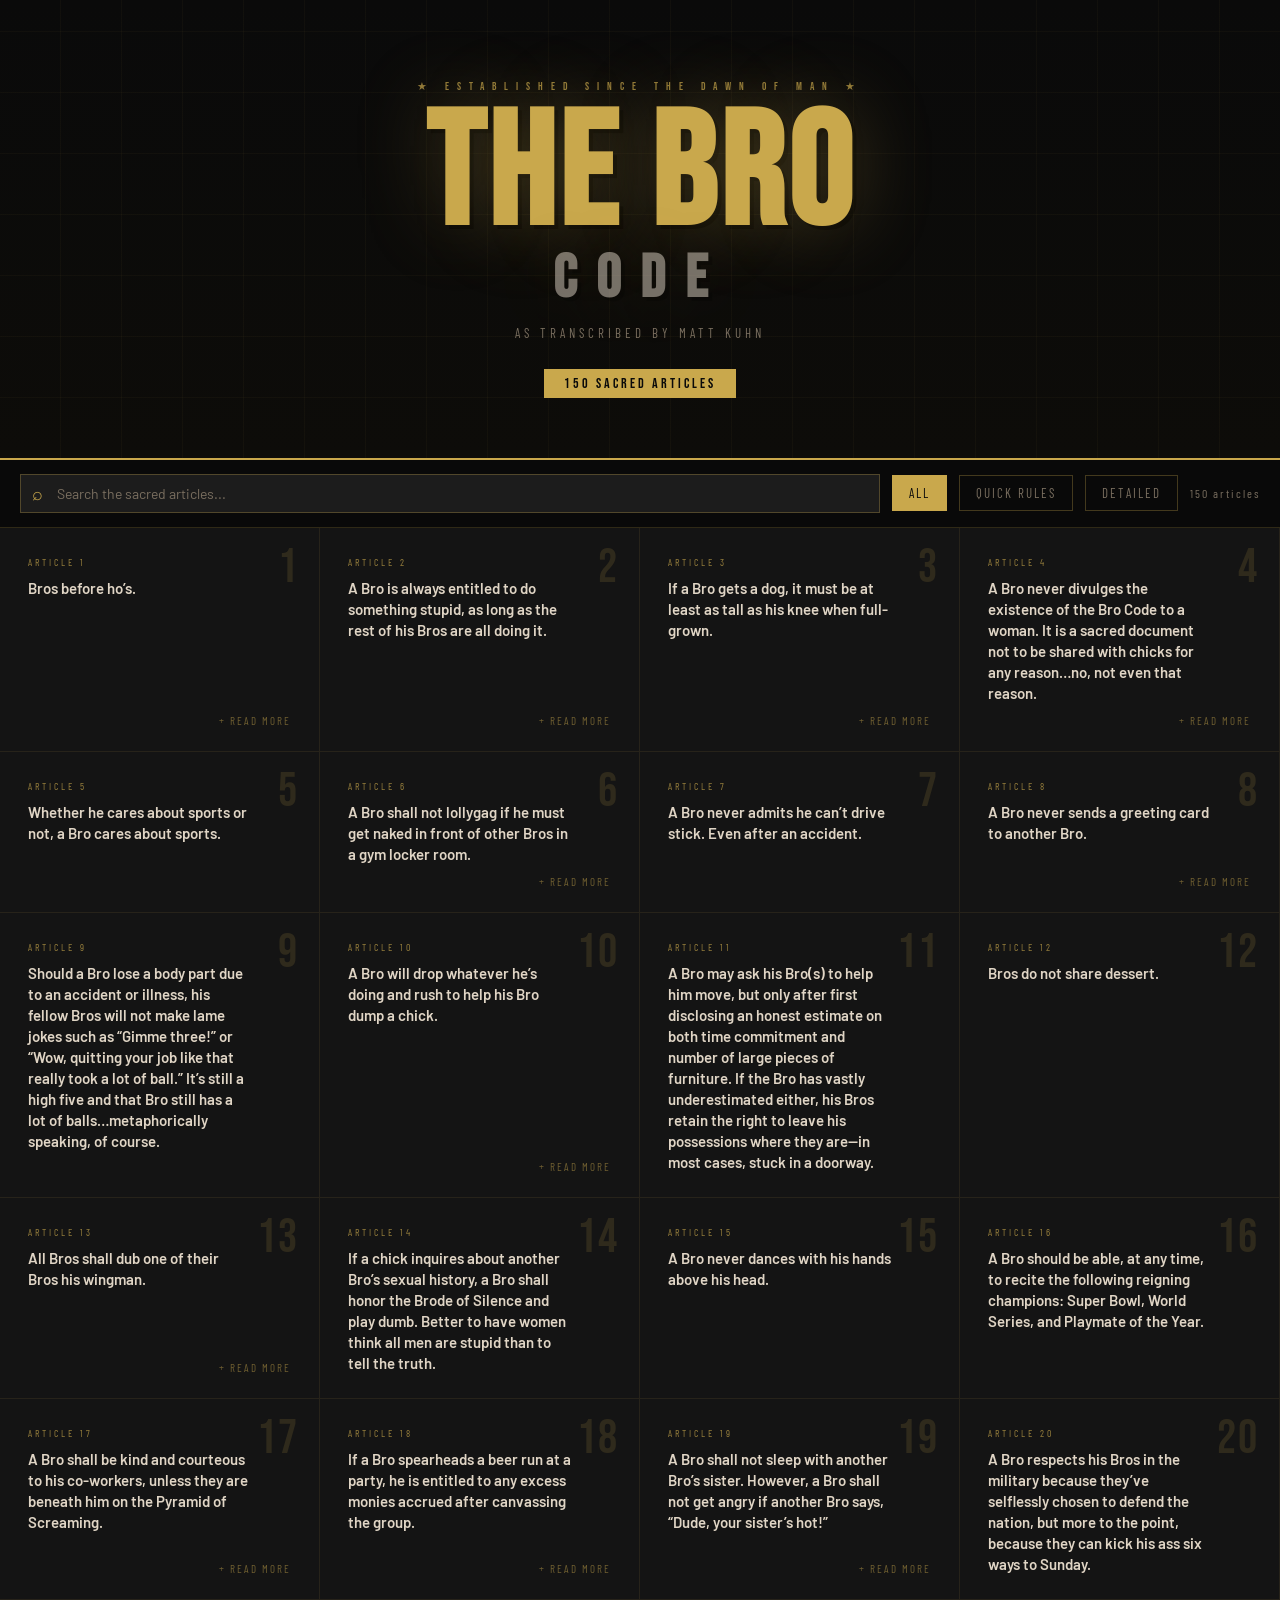
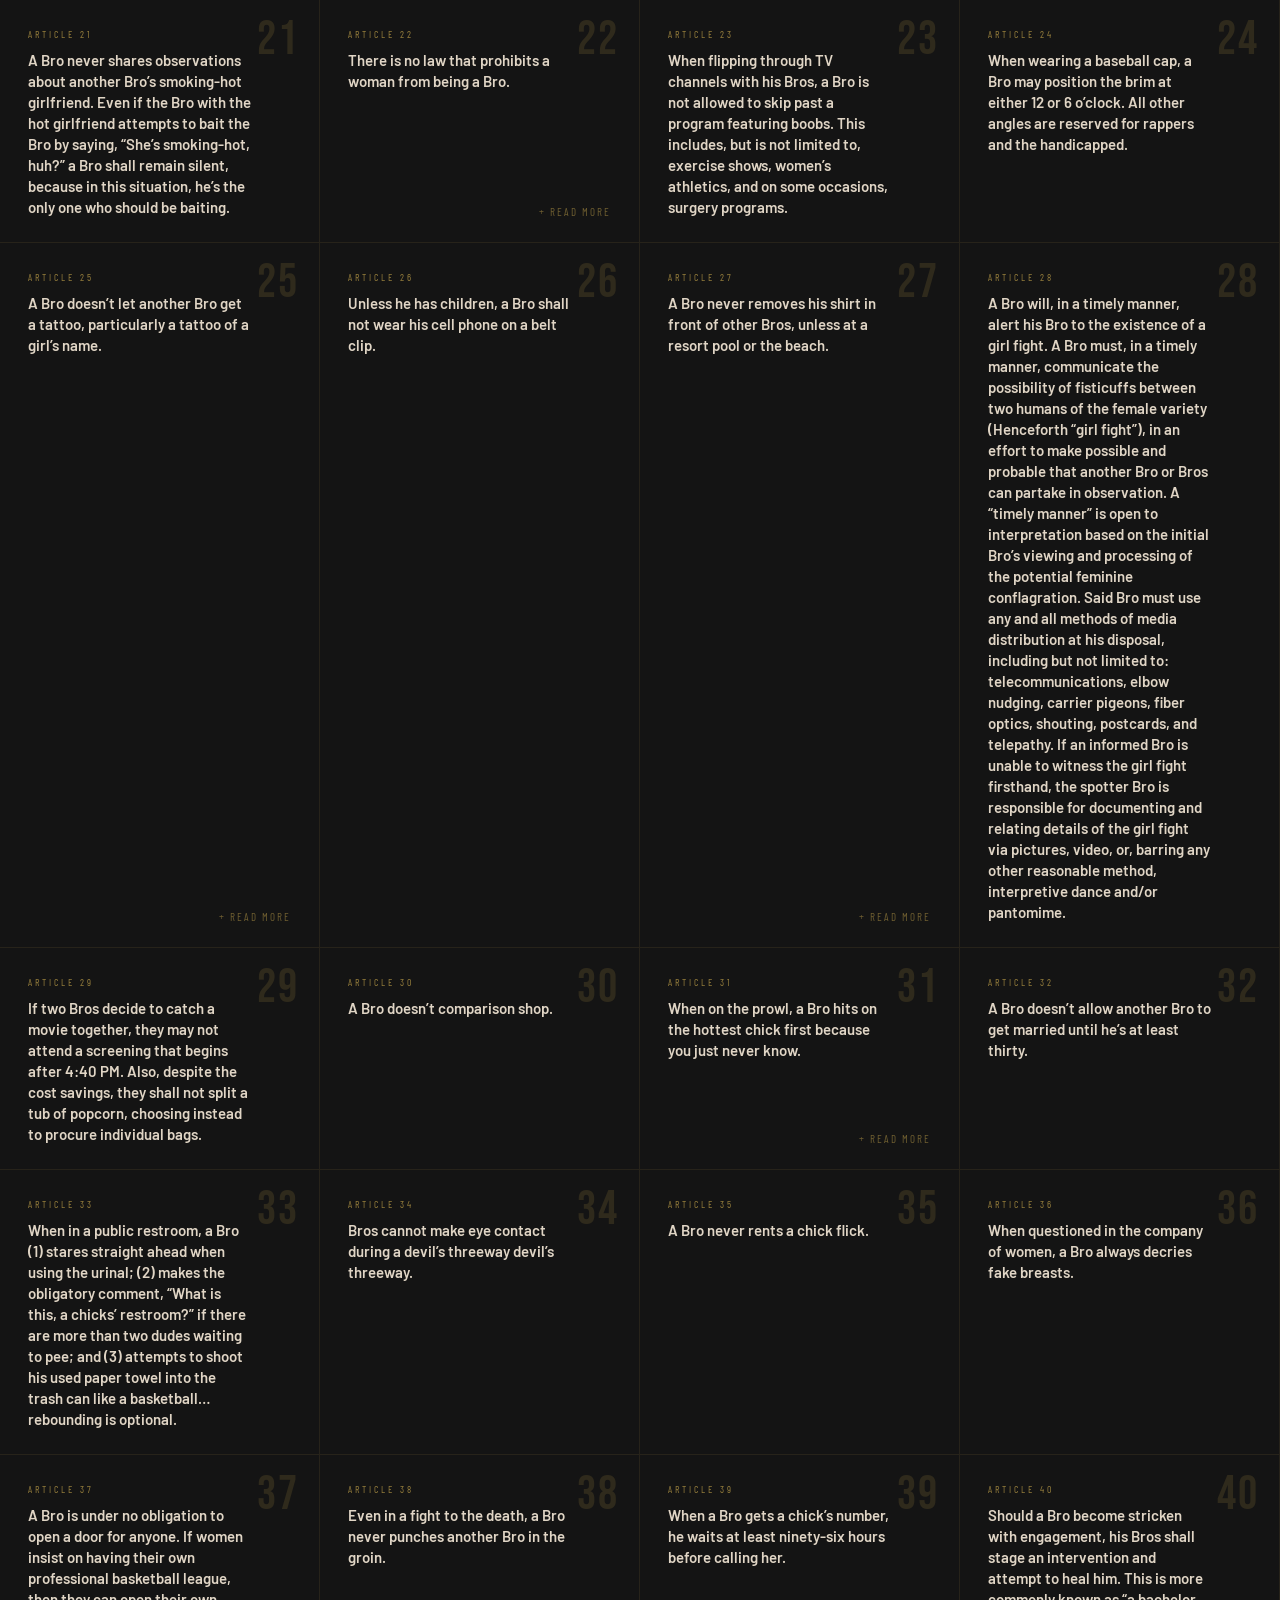
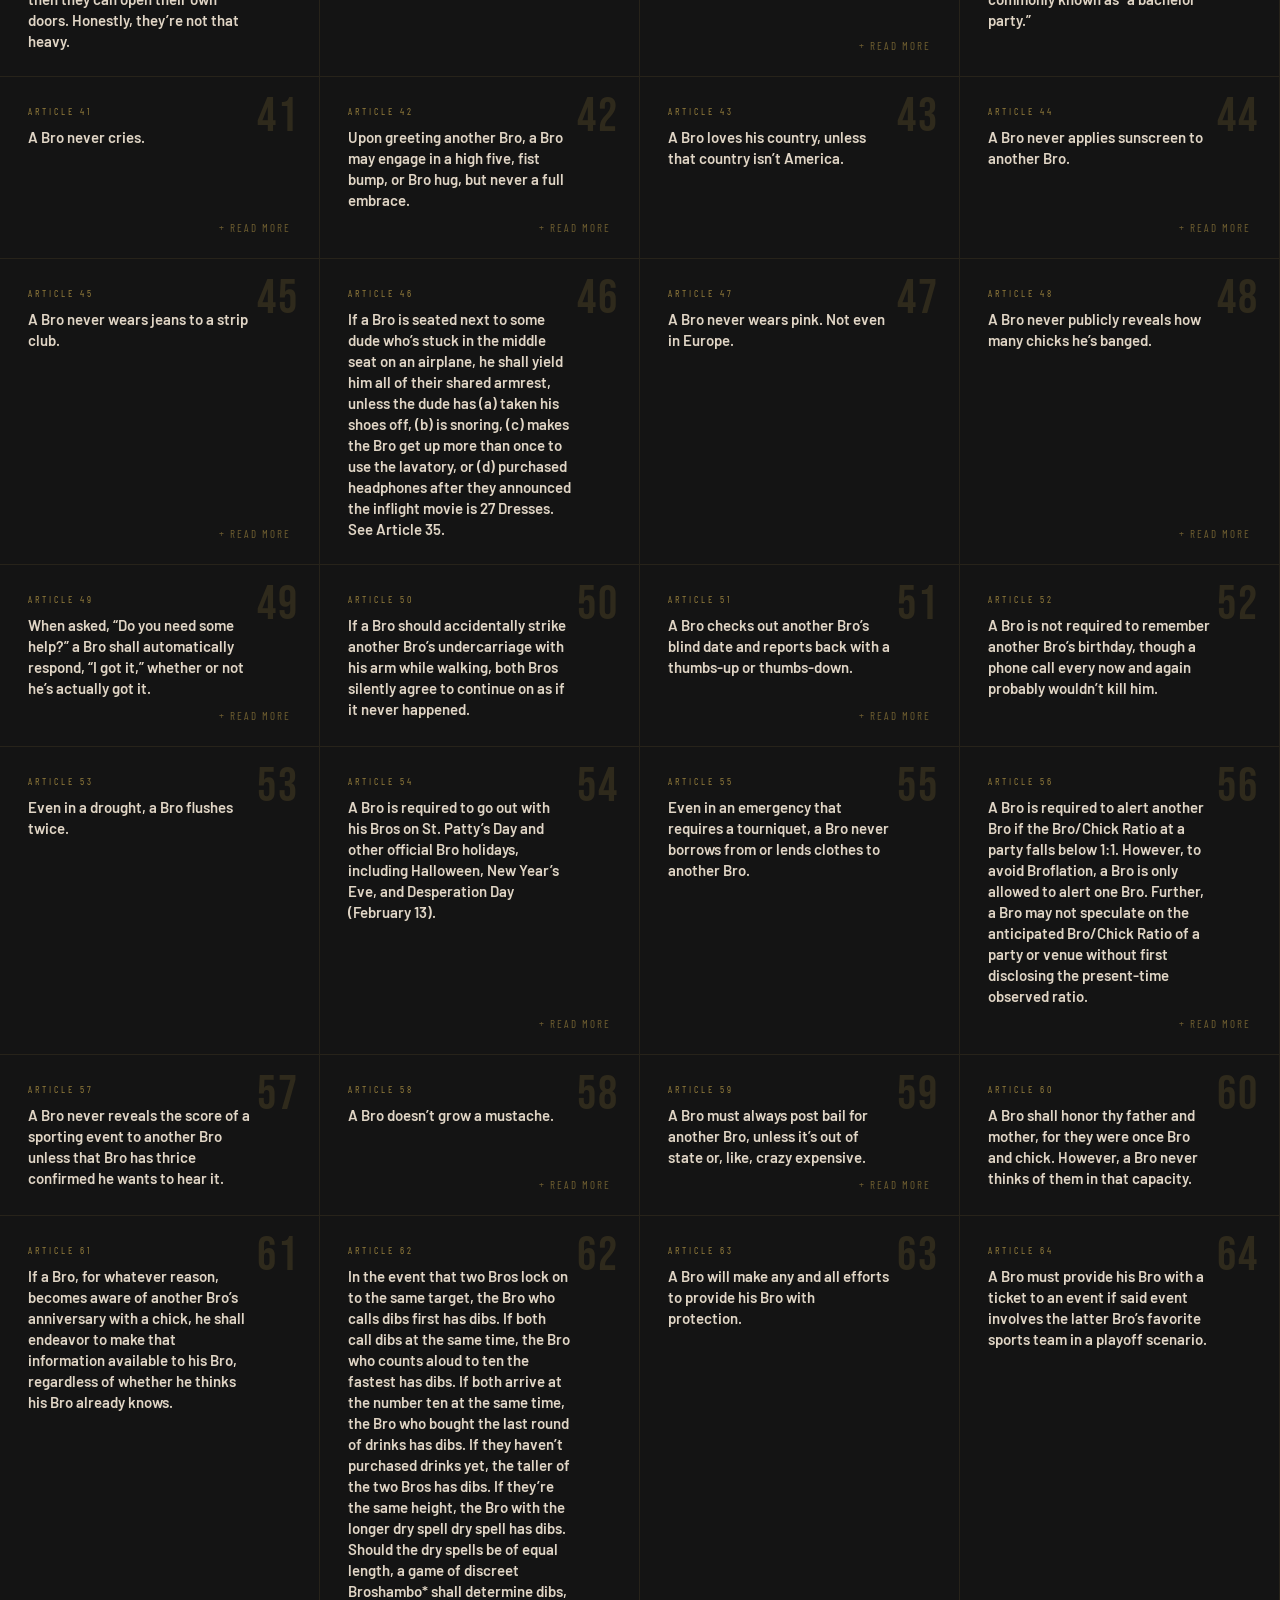
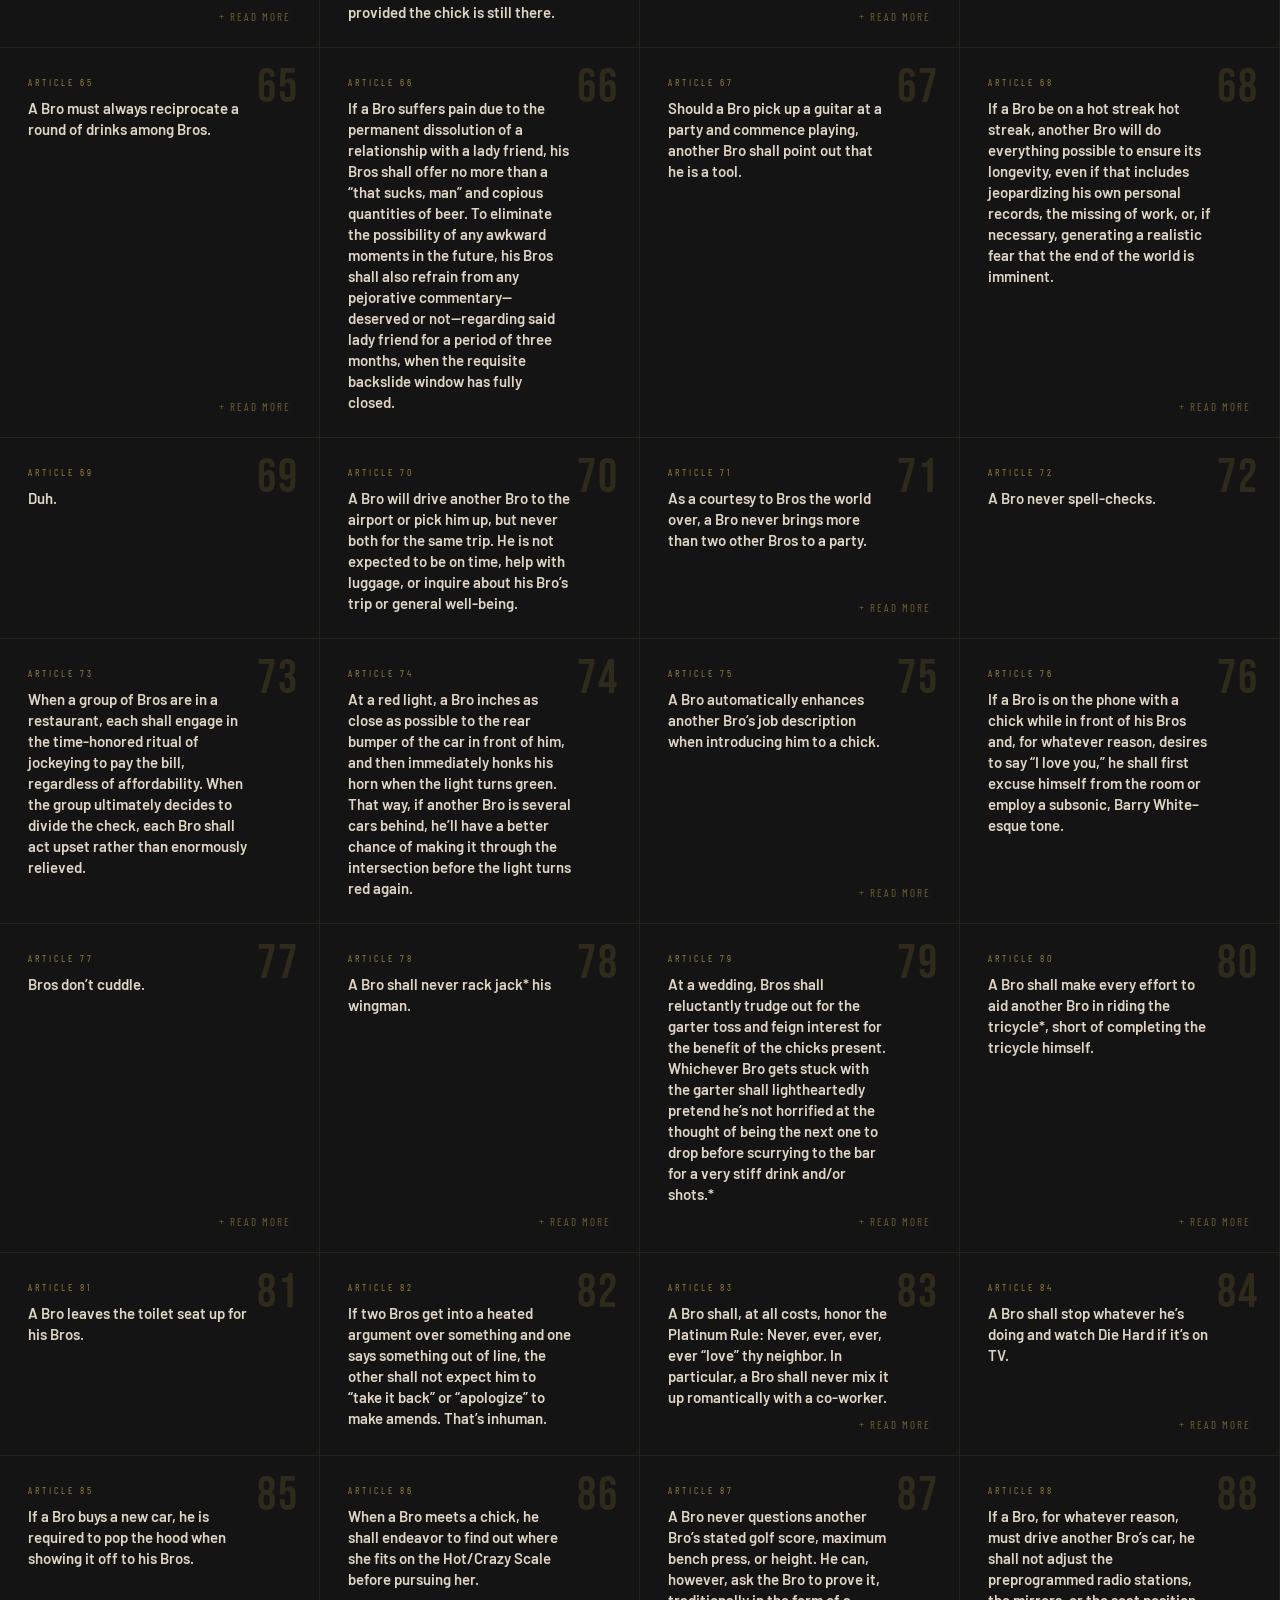
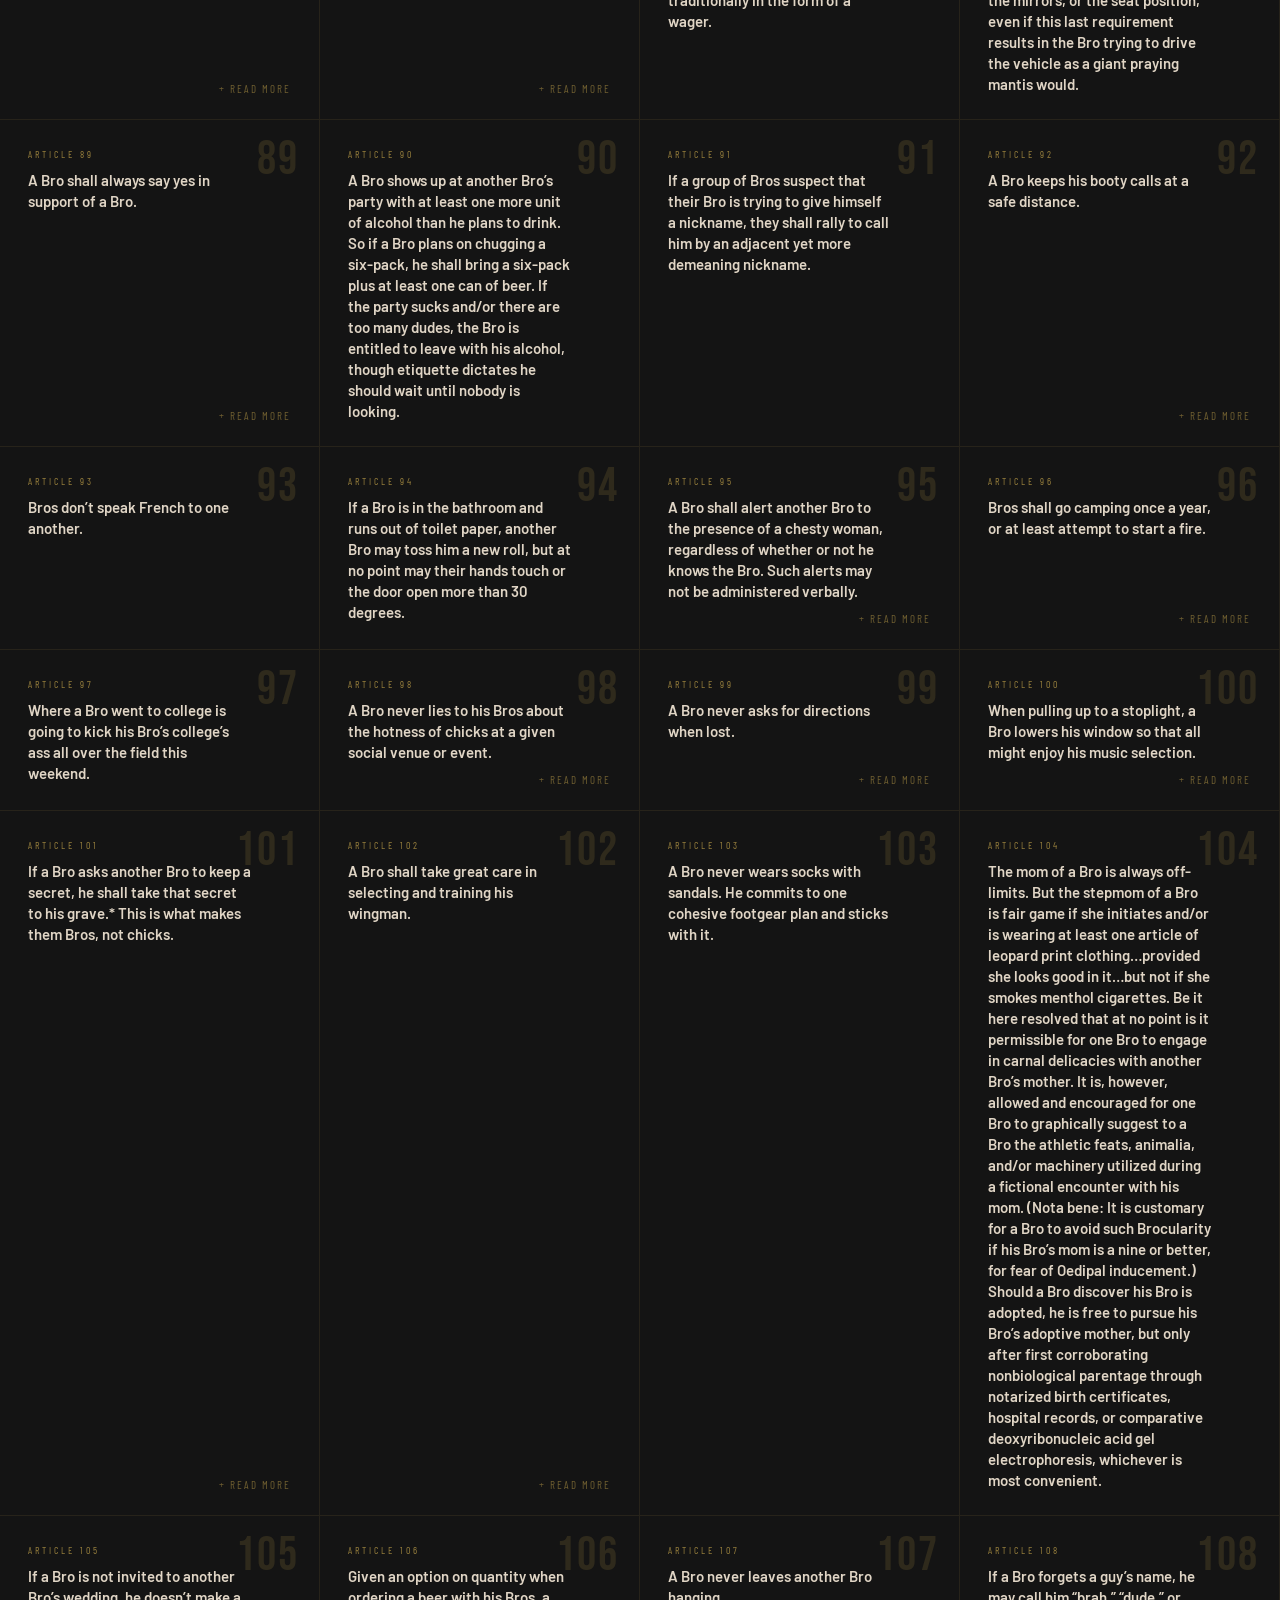
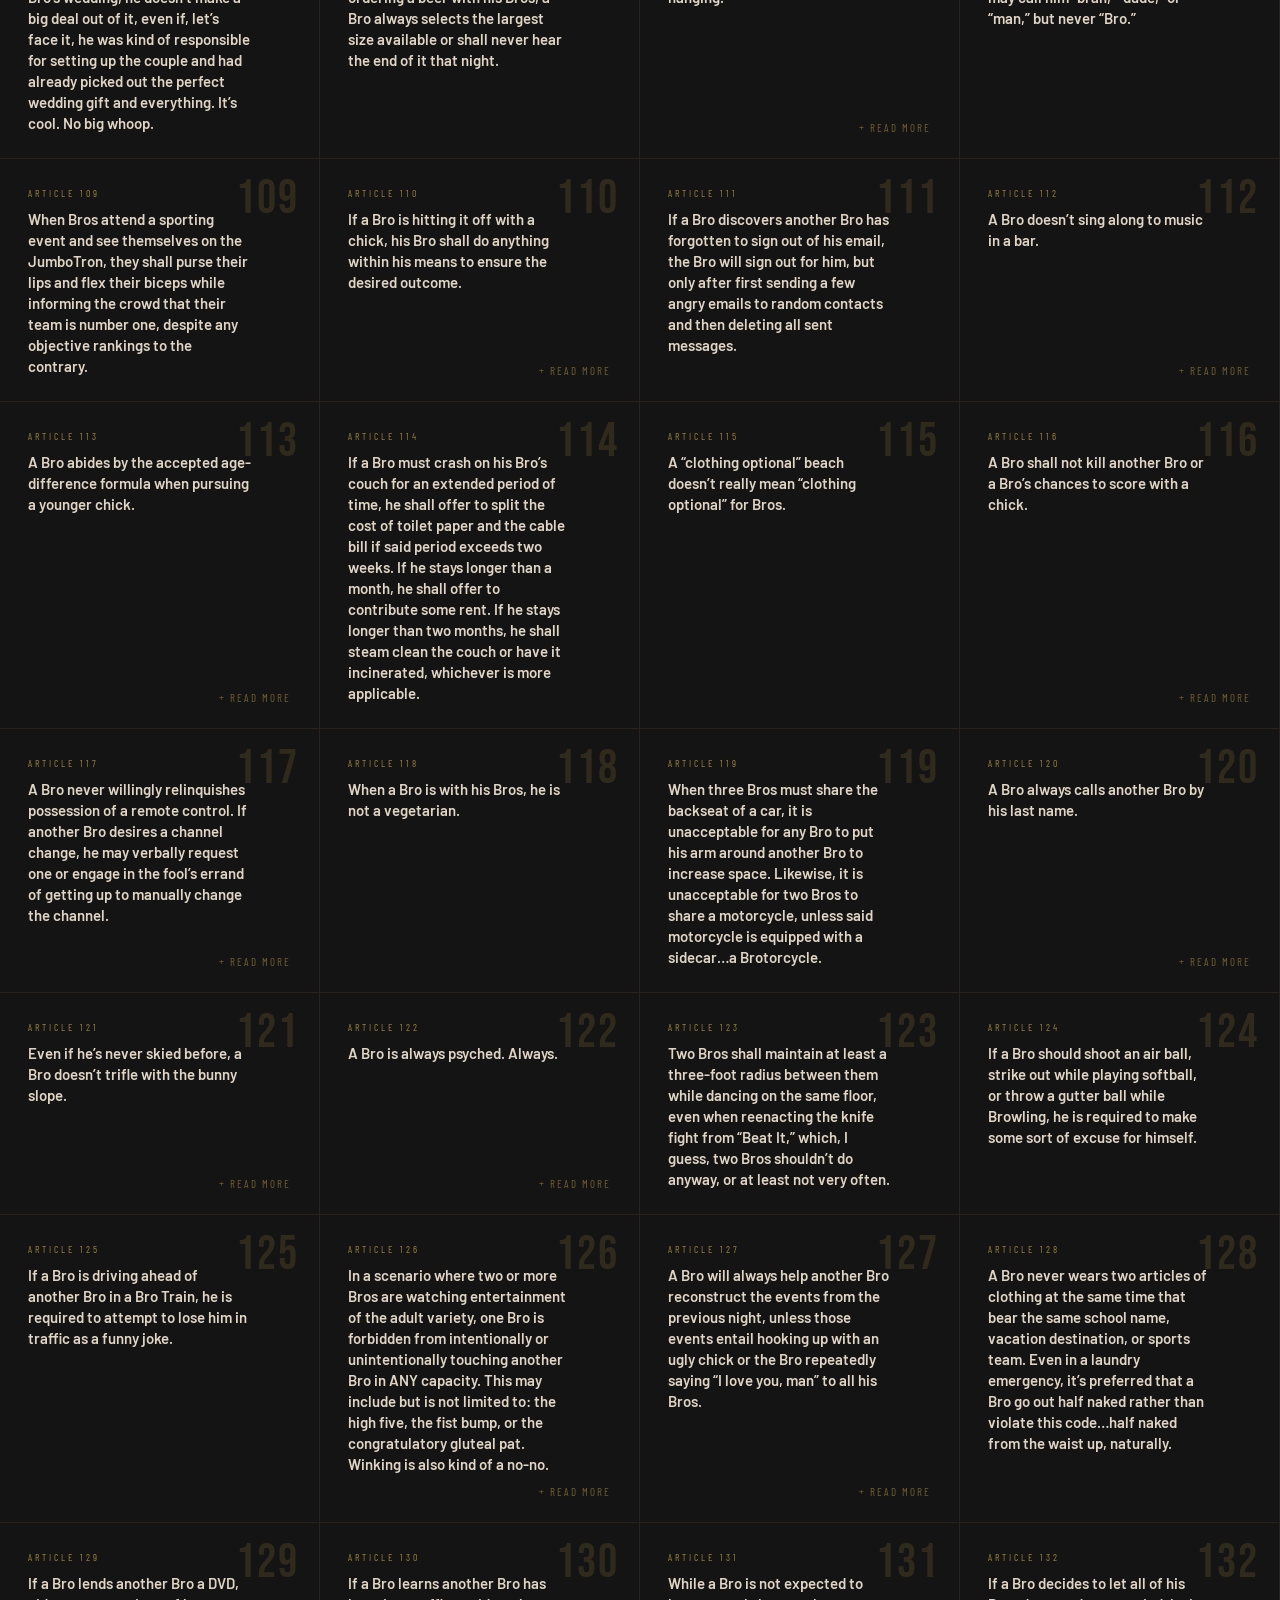
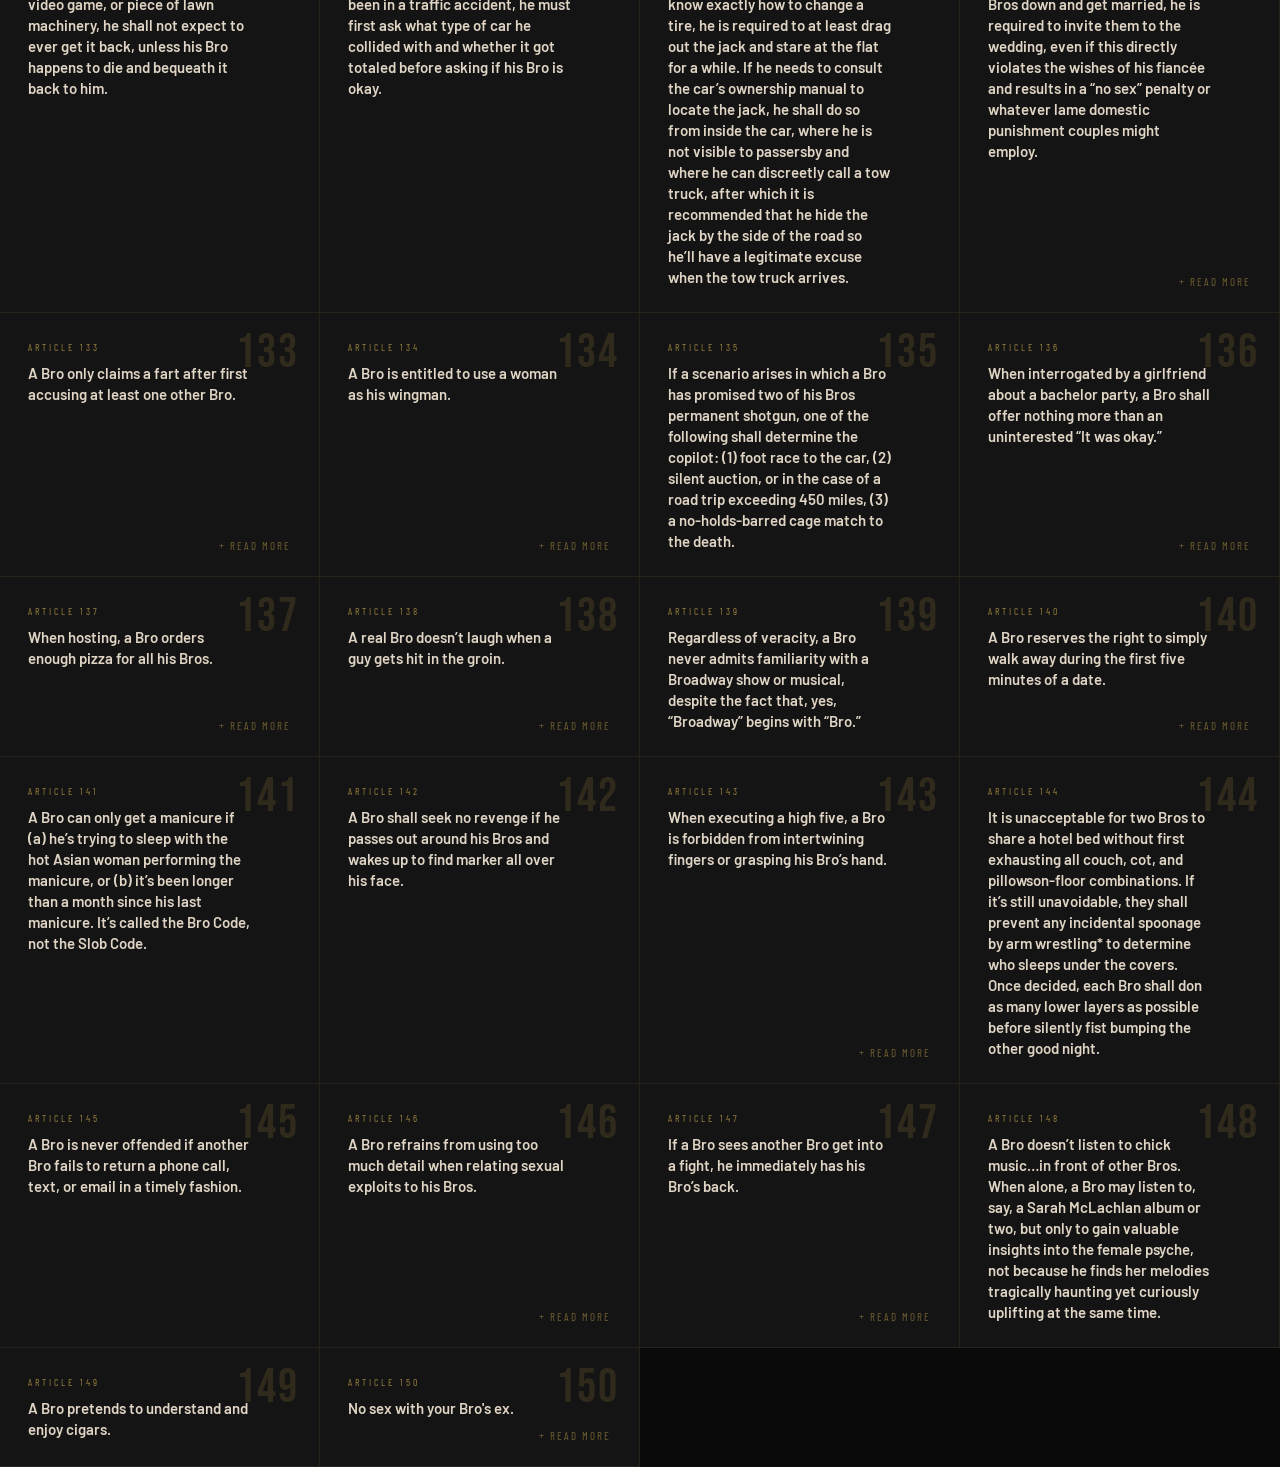
==== commit 5f20a100: "Update hero subtitle attribution to Matt Kuhn" ====
--- a/index.html
+++ b/index.html
@@ -18,7 +18,7 @@
   <div class="hero">
     <div class="hero-seal">★ Established Since The Dawn Of Man ★</div>
     <h1>The Bro<span>Code</span></h1>
-    <div class="hero-subtitle">As transcribed by Barney Stinson</div>
+    <div class="hero-subtitle">As transcribed by Matt Kuhn</div>
     <div class="hero-count">150 Sacred Articles</div>
   </div>
 
@@ -47,4 +47,4 @@
   <script src="bro_script.js"></script>
 </body>
 
-</html>+</html>
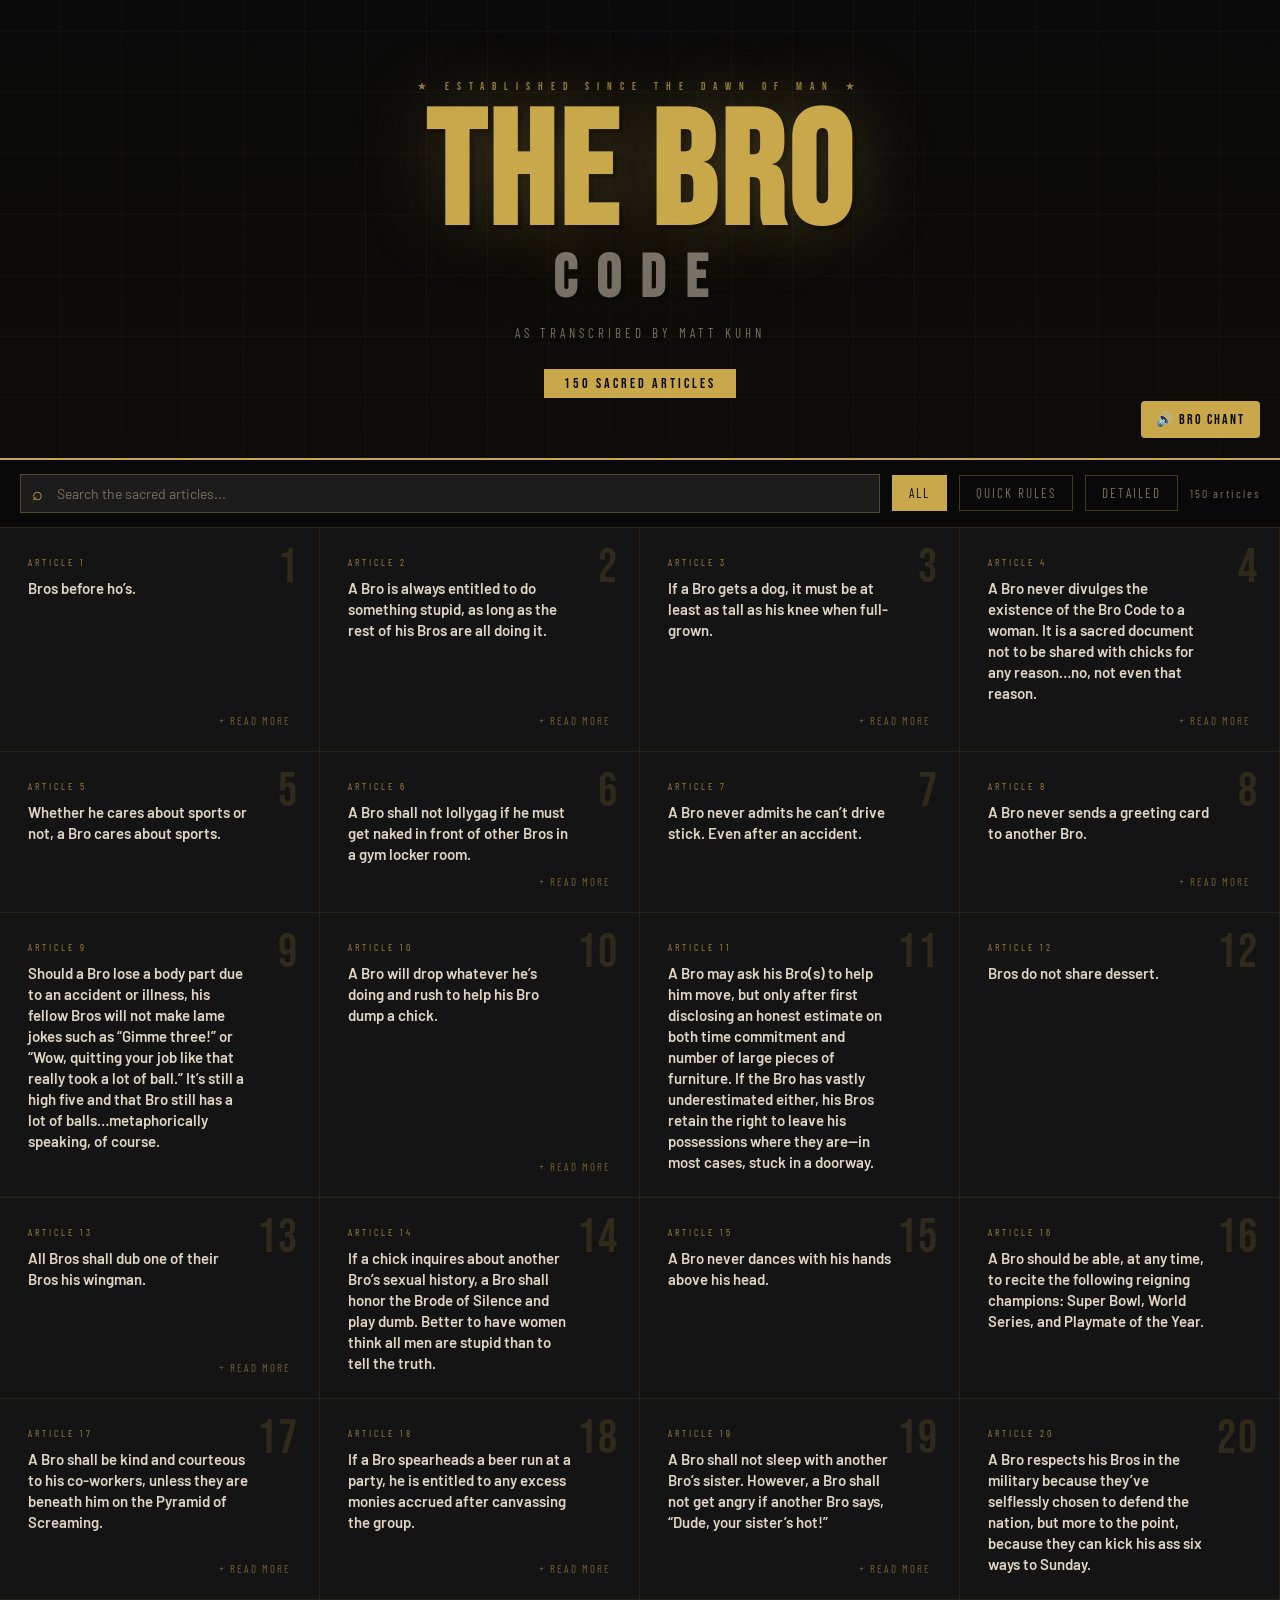
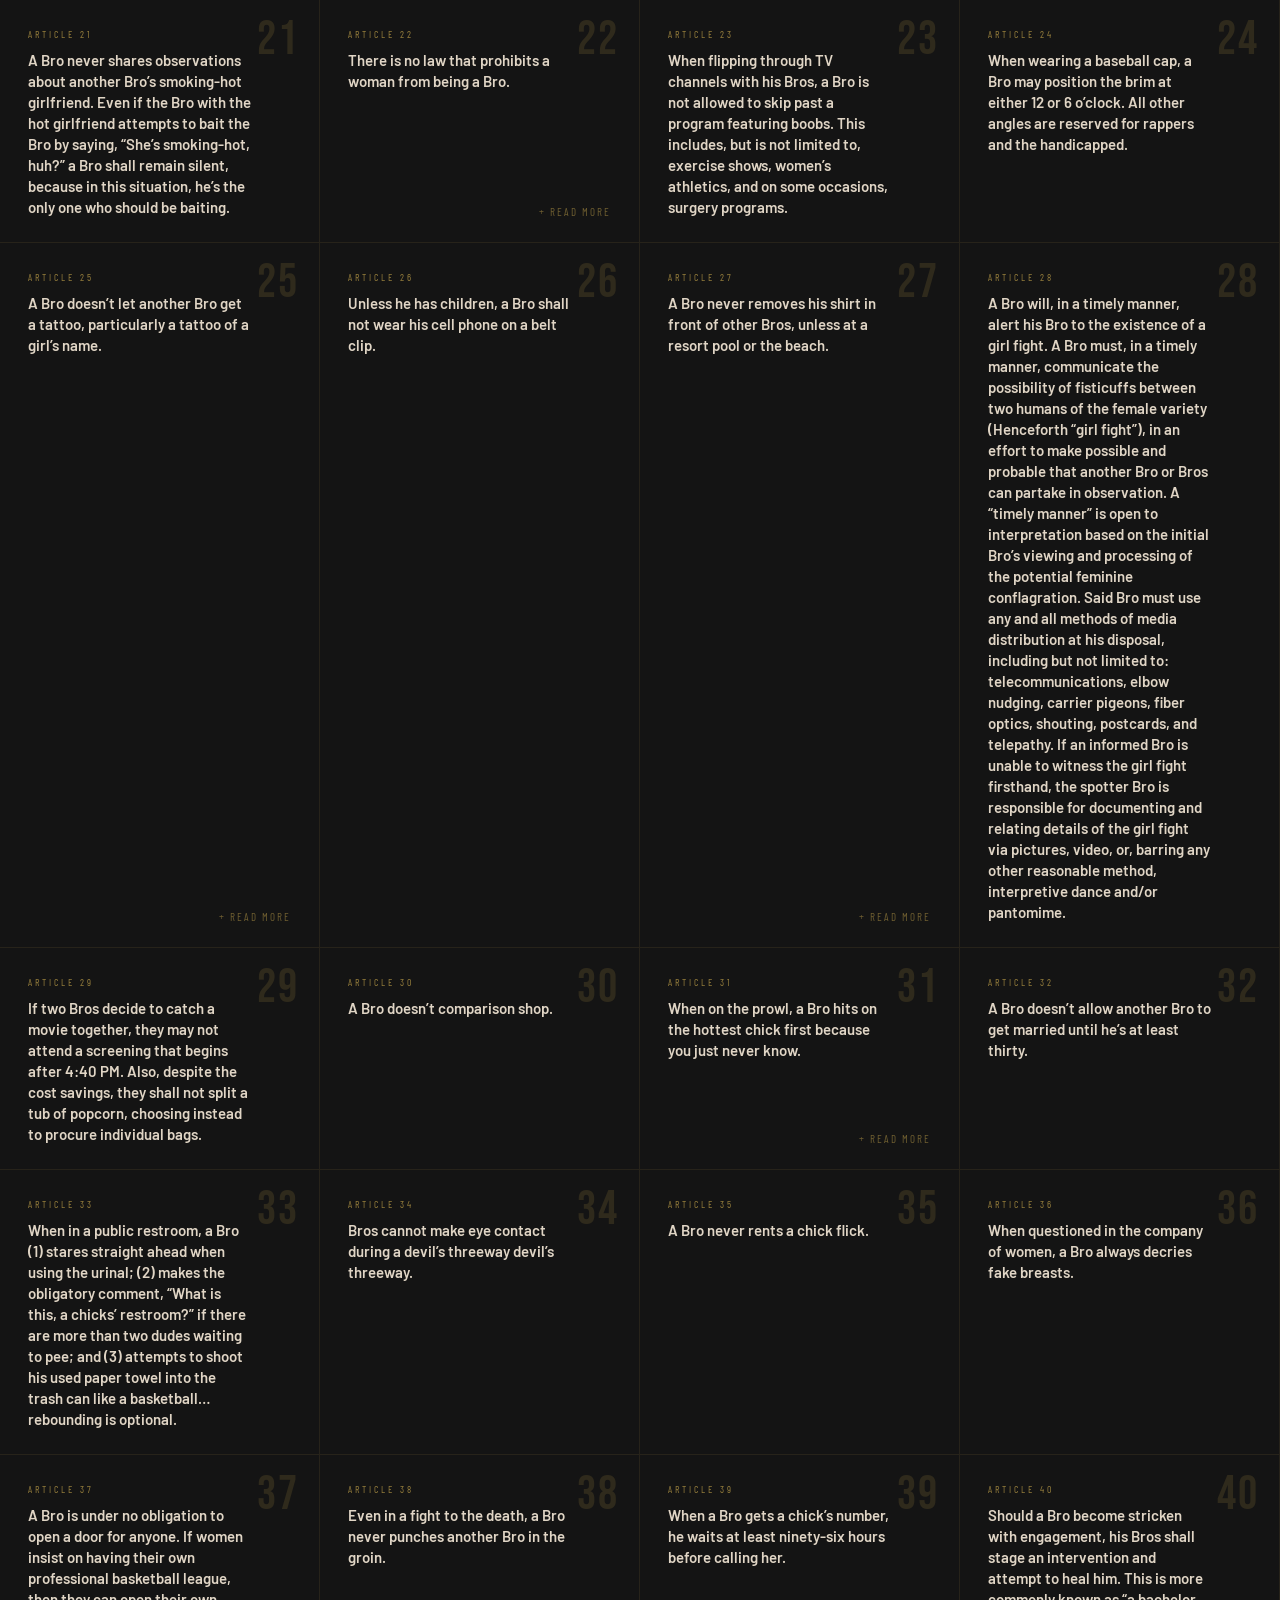
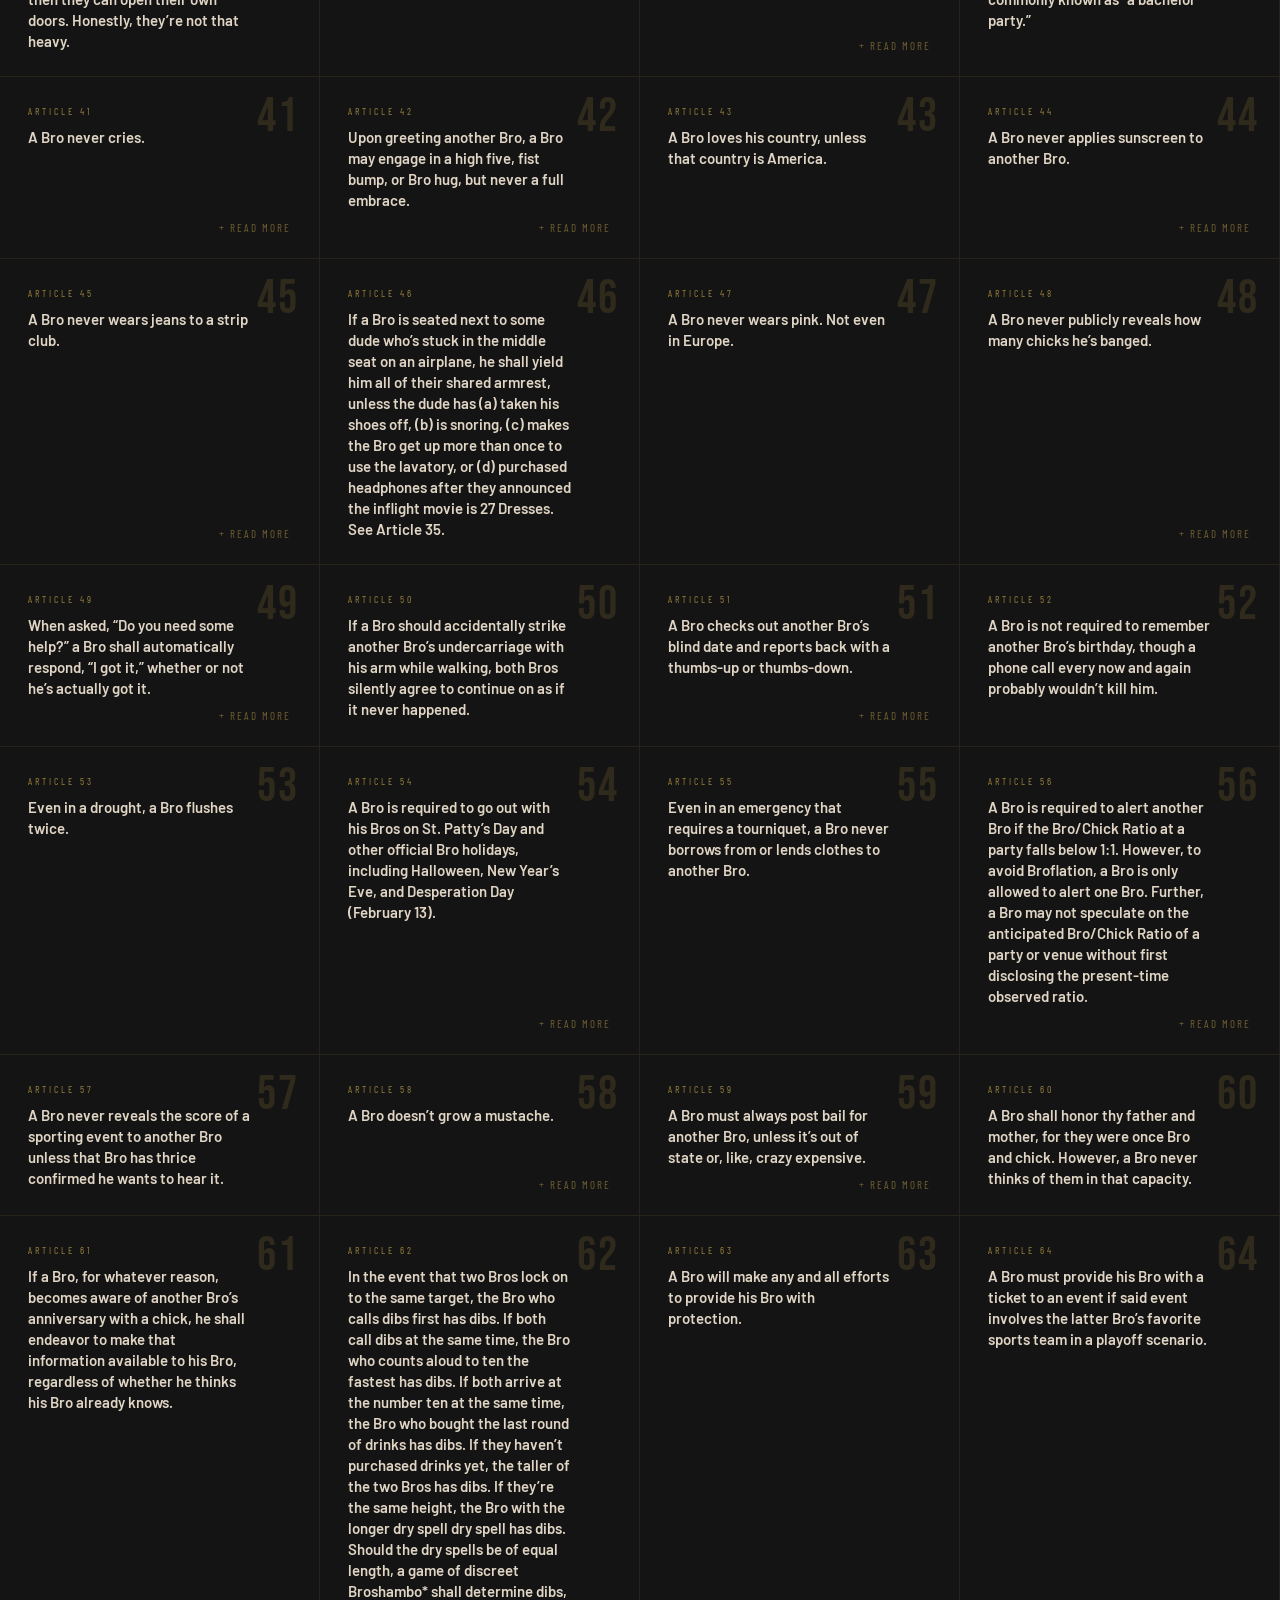
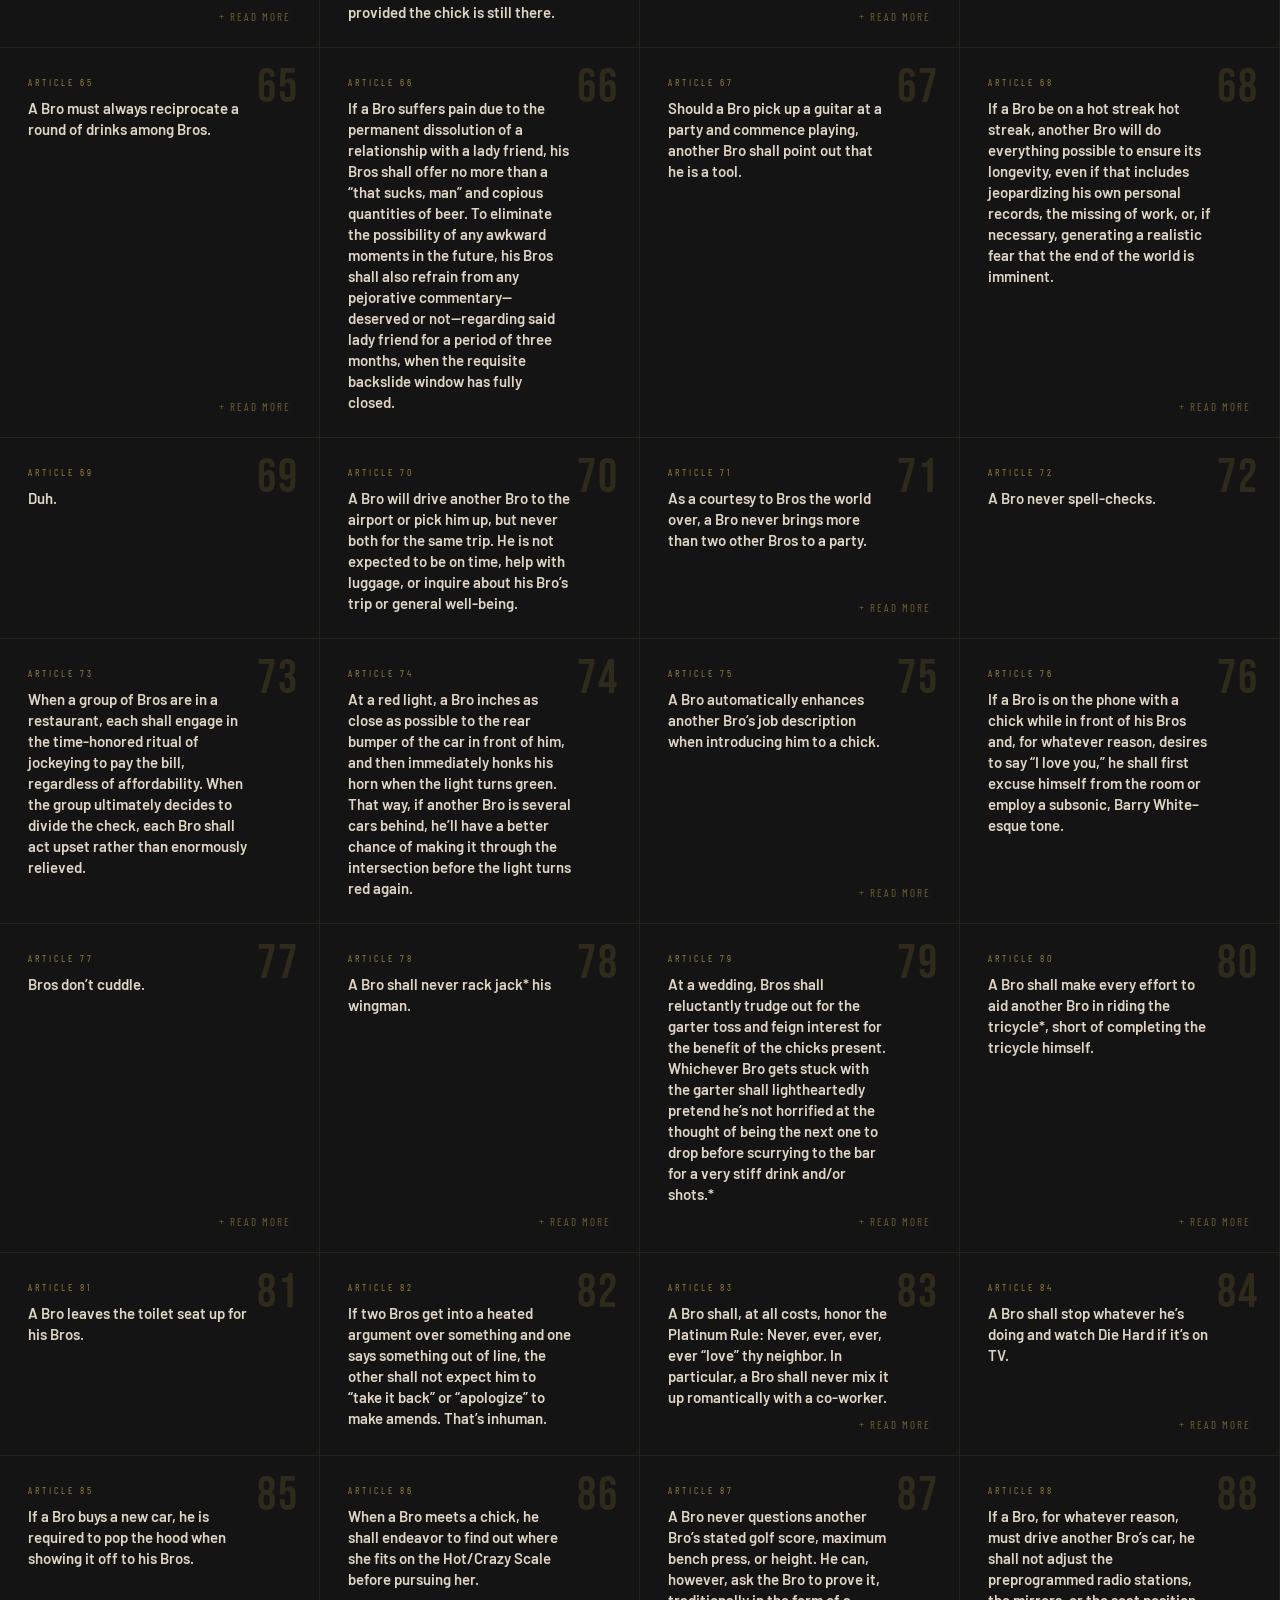
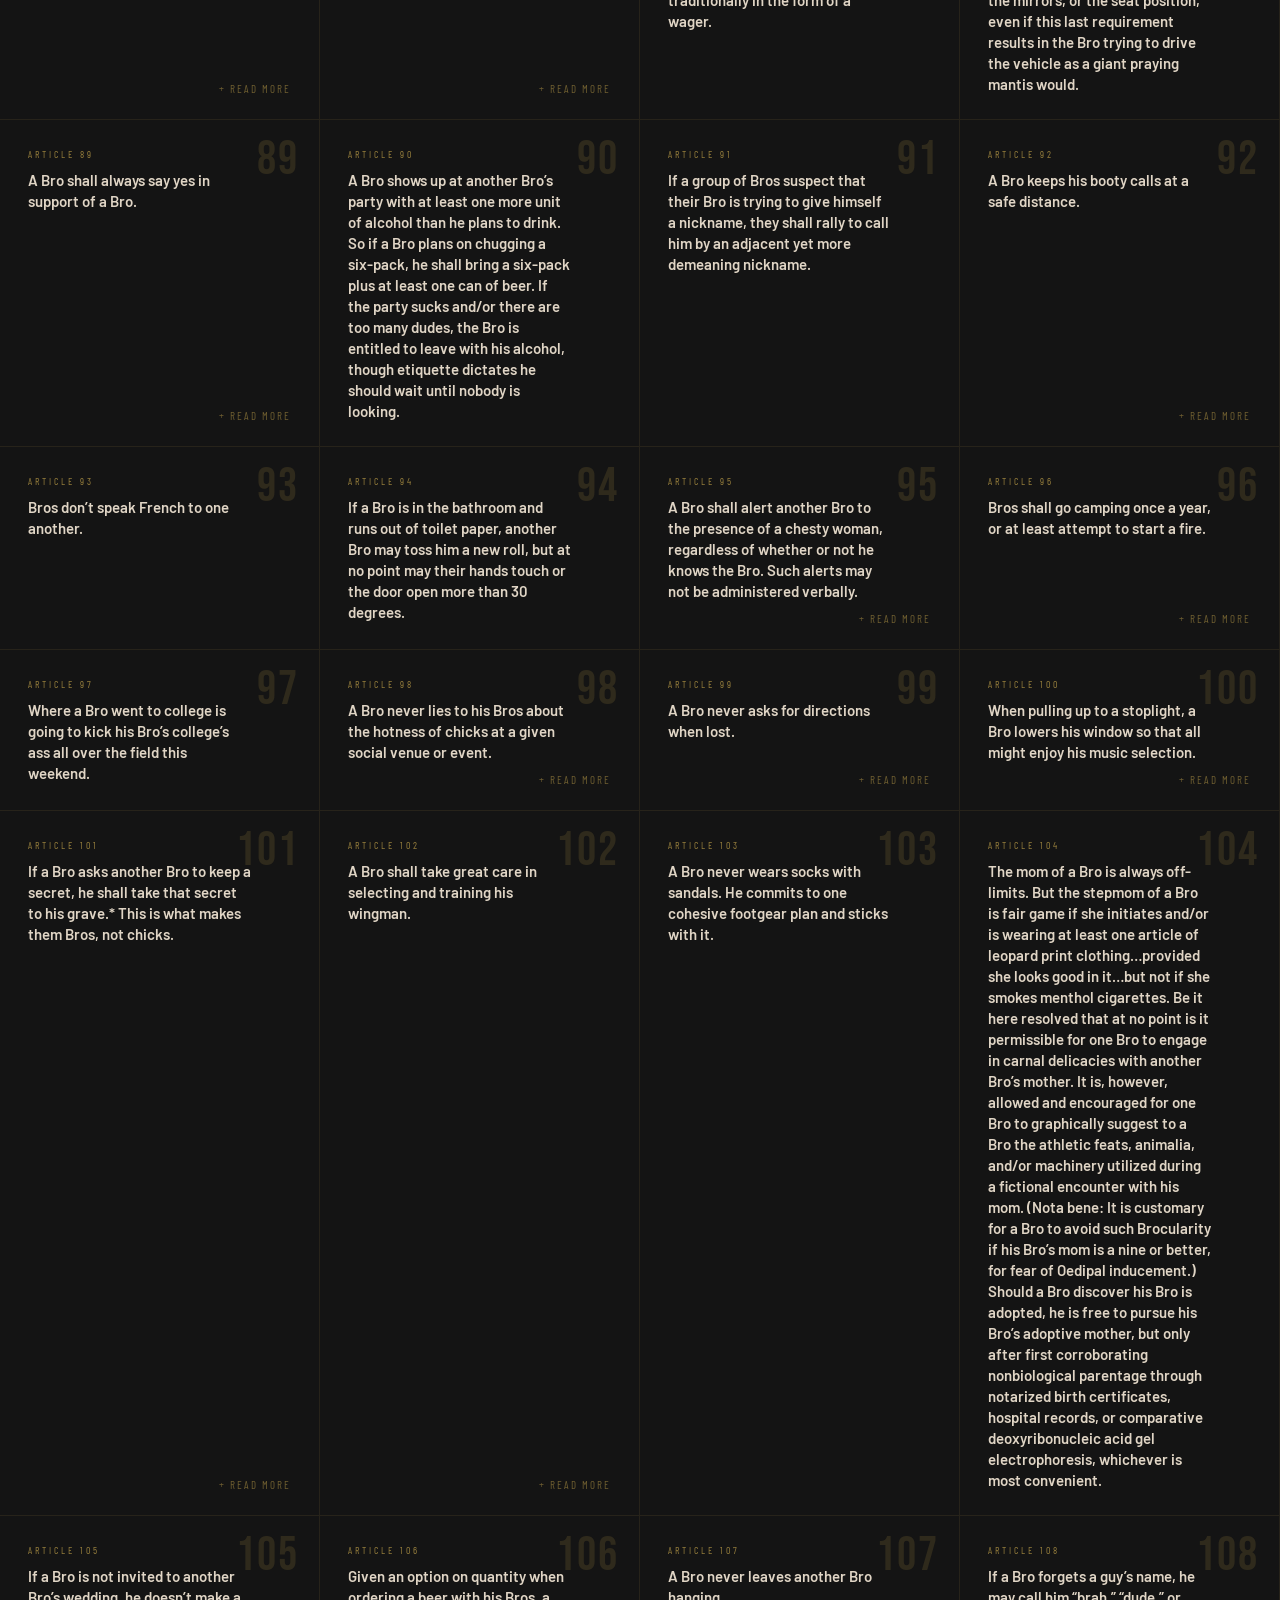
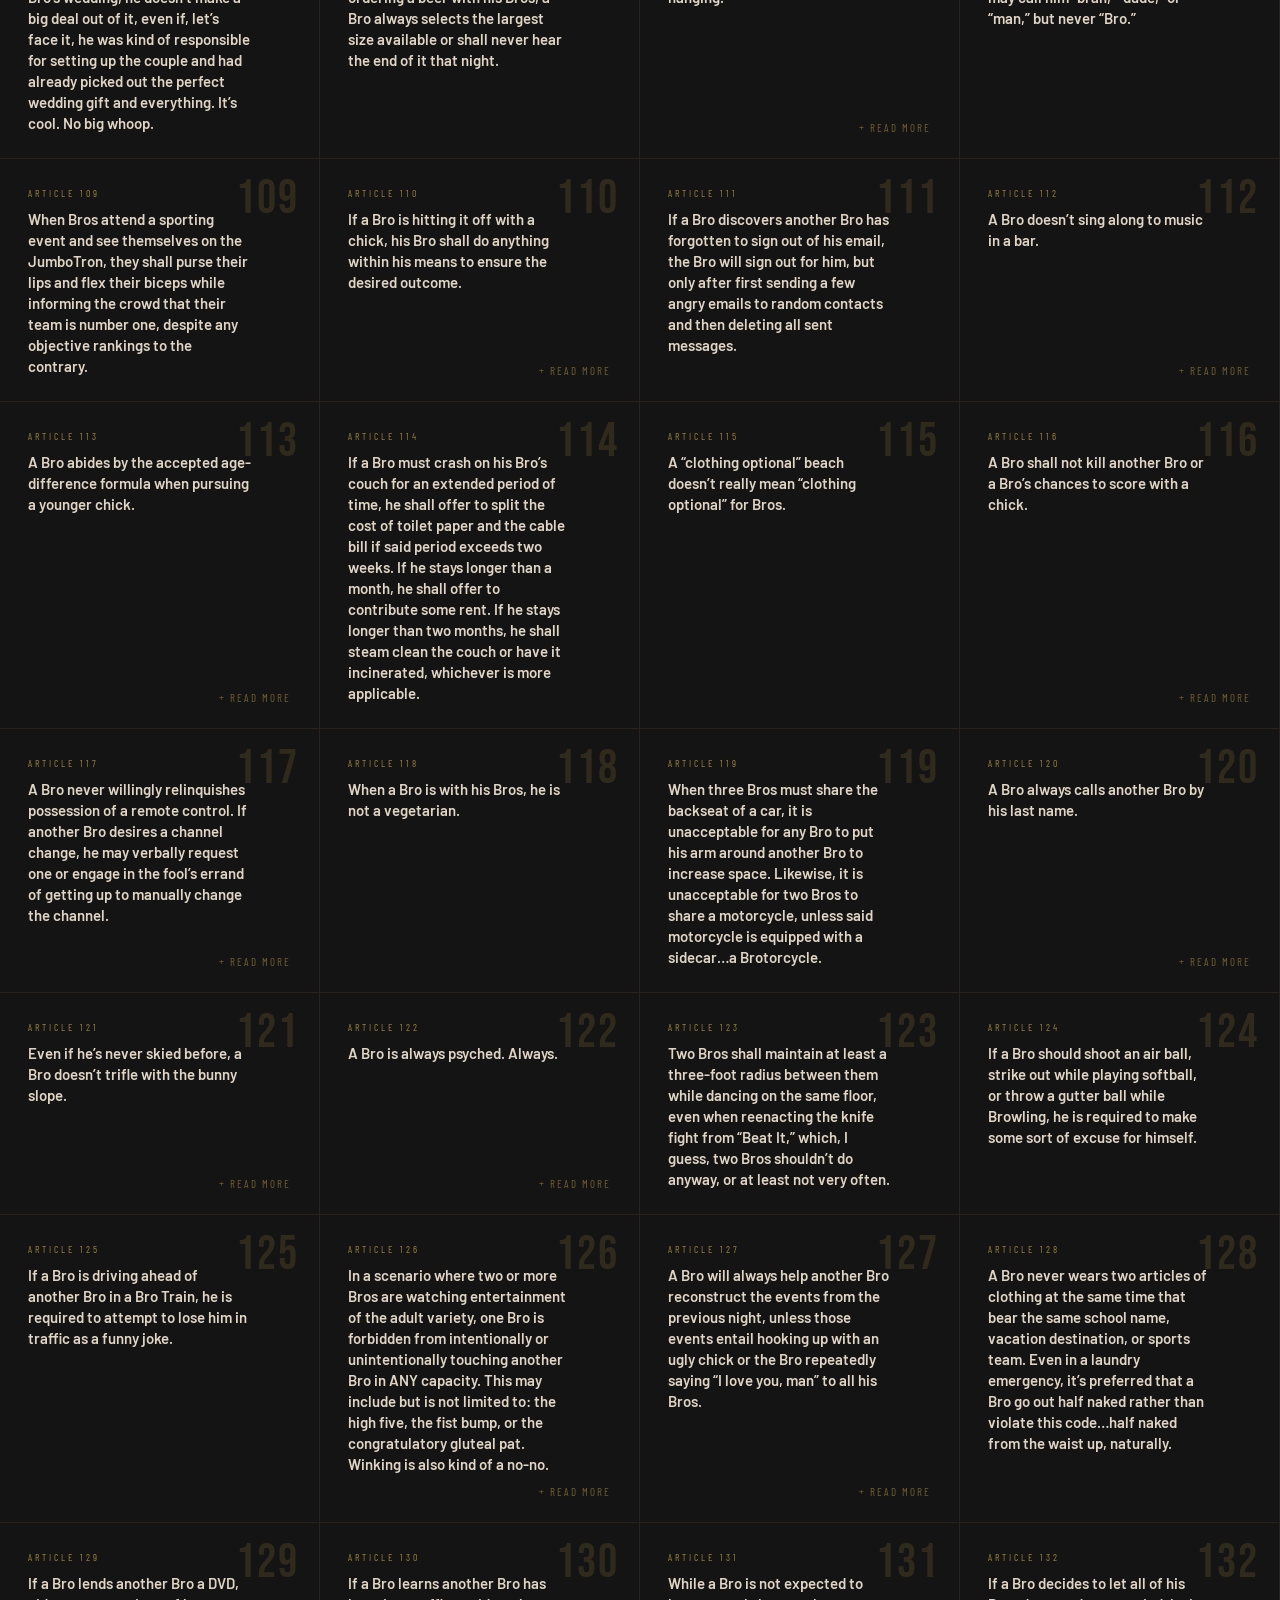
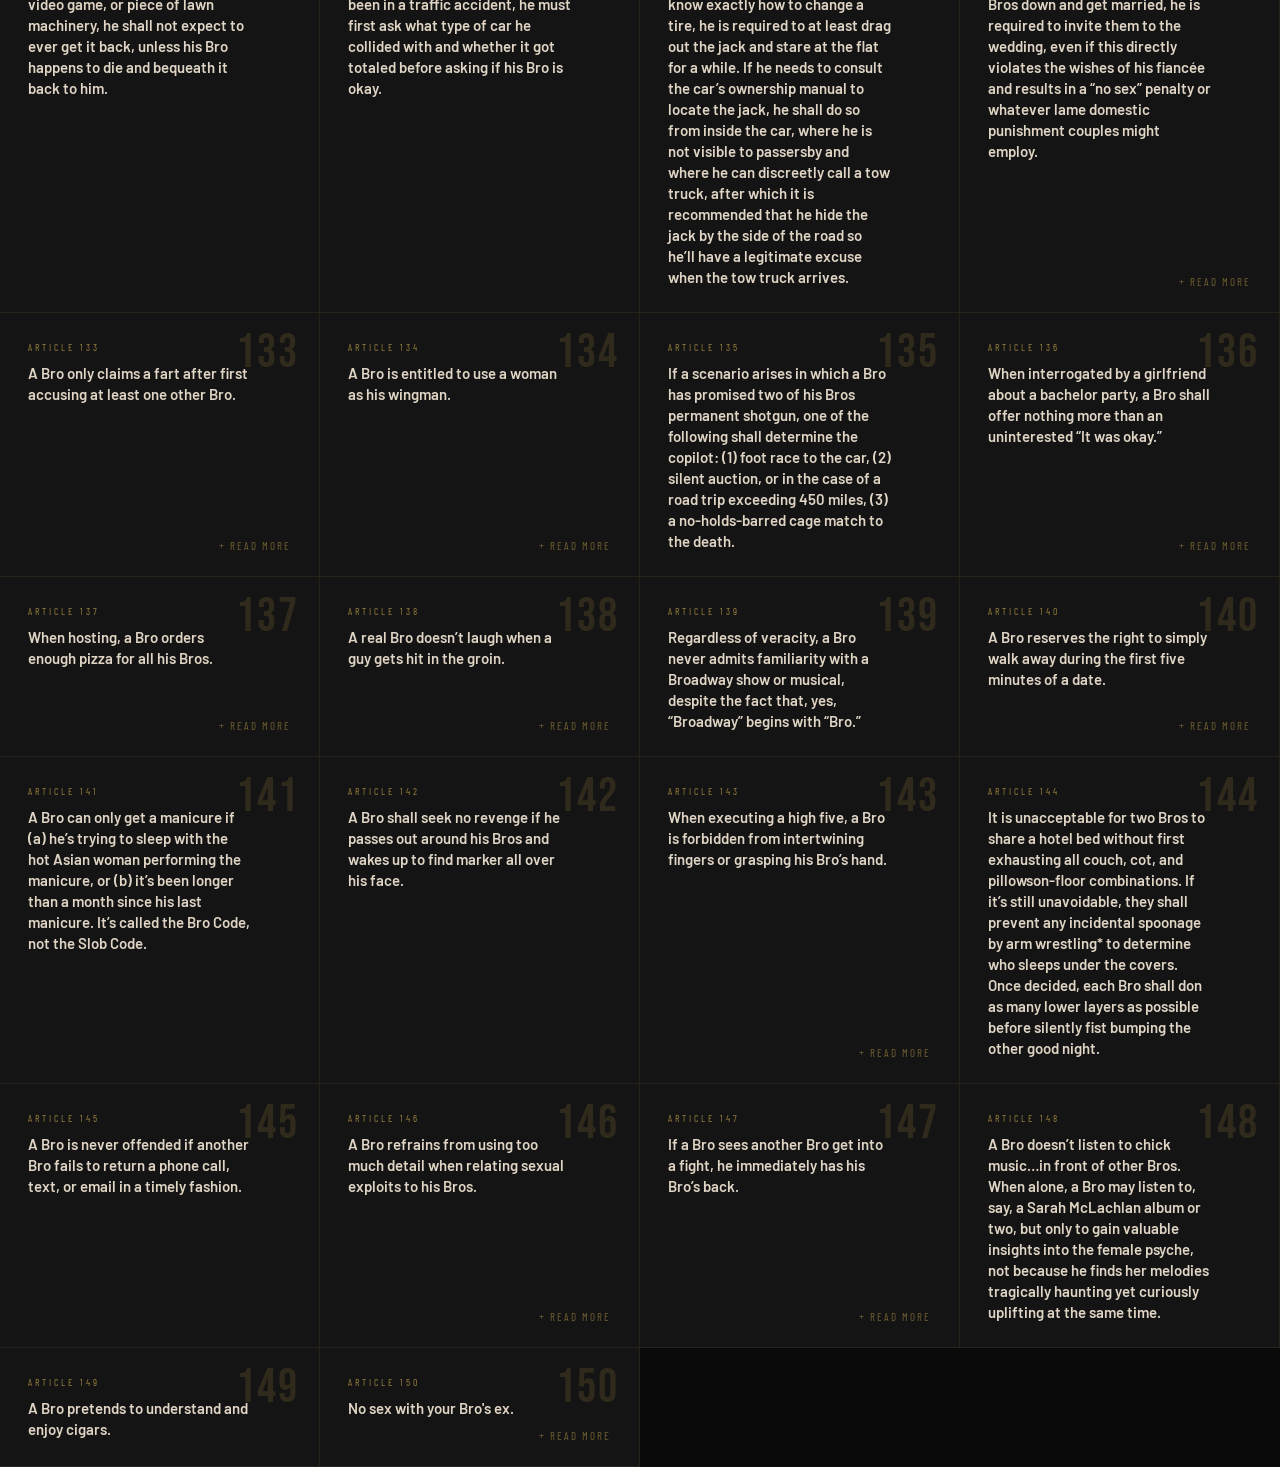
==== commit 184fe1cc: "`Added Bro Chant toggle feature`" ====
--- a/index.html
+++ b/index.html
@@ -11,6 +11,13 @@
   <link rel="stylesheet" href="bro_style.css">
   <link rel="shortcut icon" href="bro.png" type="image/x-icon">
 
+  <meta property="og:title" content="The Bro Code">
+
+  <meta property="og:description" content="The Bro Code - 150 Sacred Articles.">
+
+  <meta property="og:image" content="https://the-bro-code.vercel.app/images/thumpnail.jpg">
+
+  <meta property="og:url" content="https://the-bro-code.vercel.app">
 </head>
 
 <body>
@@ -20,6 +27,7 @@
     <h1>The Bro<span>Code</span></h1>
     <div class="hero-subtitle">As transcribed by Matt Kuhn</div>
     <div class="hero-count">150 Sacred Articles</div>
+    <button id="bro-chant-toggle" class="bro-chant-btn">🔊 Bro Chant</button>
   </div>
 
   <div class="controls">
@@ -44,7 +52,12 @@
     </div>
   </div>
 
+  <audio id="bro-chant" loop>
+    <source src="The_Bro_Chant.mp3" type="audio/mpeg">
+    Your browser does not support the audio element.
+  </audio>
+
   <script src="bro_script.js"></script>
 </body>
 
-</html>
+</html>
--- a/bro_style.css
+++ b/bro_style.css
@@ -97,6 +97,26 @@
     font-size: 14px;
     letter-spacing: 3px;
     padding: 6px 20px;
+}
+
+.bro-chant-btn {
+    position: absolute;
+    bottom: 20px;
+    right: 20px;
+    background: var(--gold);
+    color: var(--dark);
+    border: none;
+    padding: 10px 15px;
+    font-family: 'Bebas Neue', sans-serif;
+    font-size: 14px;
+    letter-spacing: 2px;
+    cursor: pointer;
+    border-radius: 4px;
+    transition: background 0.3s;
+}
+
+.bro-chant-btn:hover {
+    background: var(--gold-light);
 }
 
 /* CONTROLS */
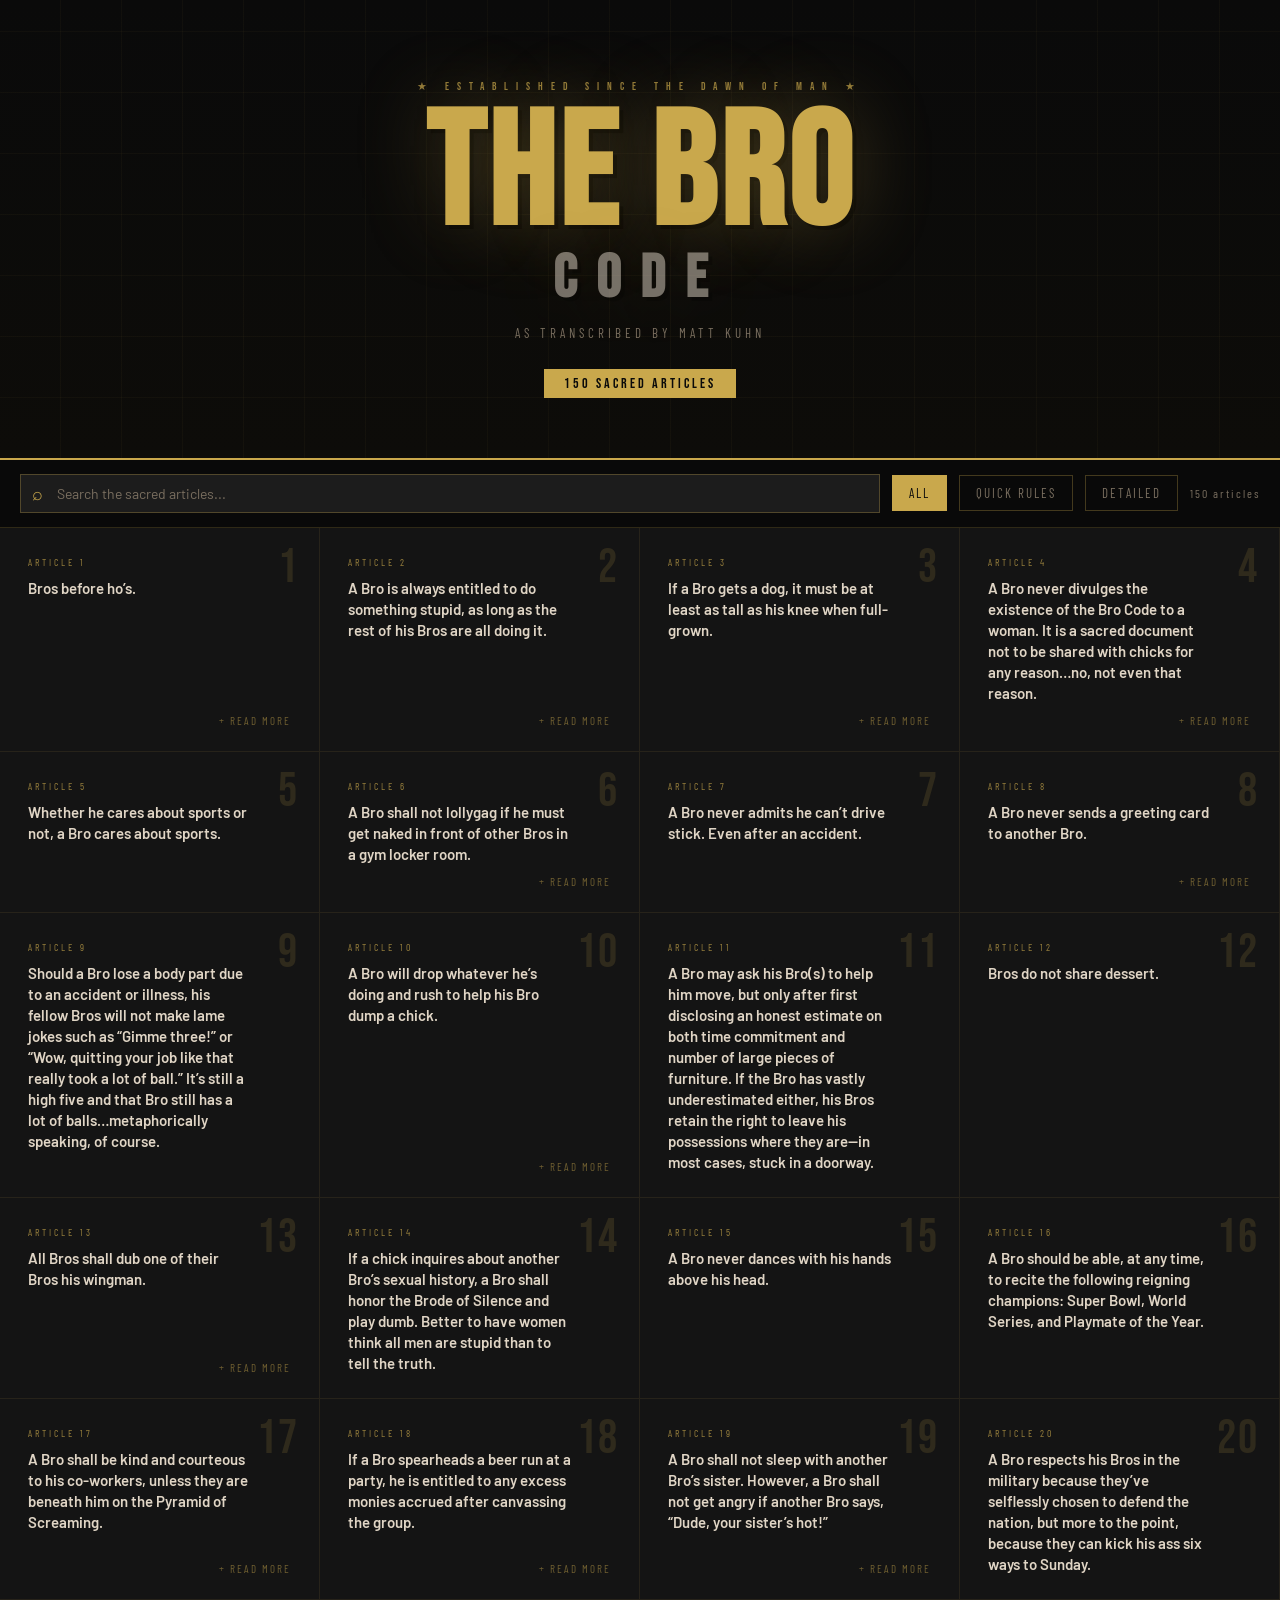
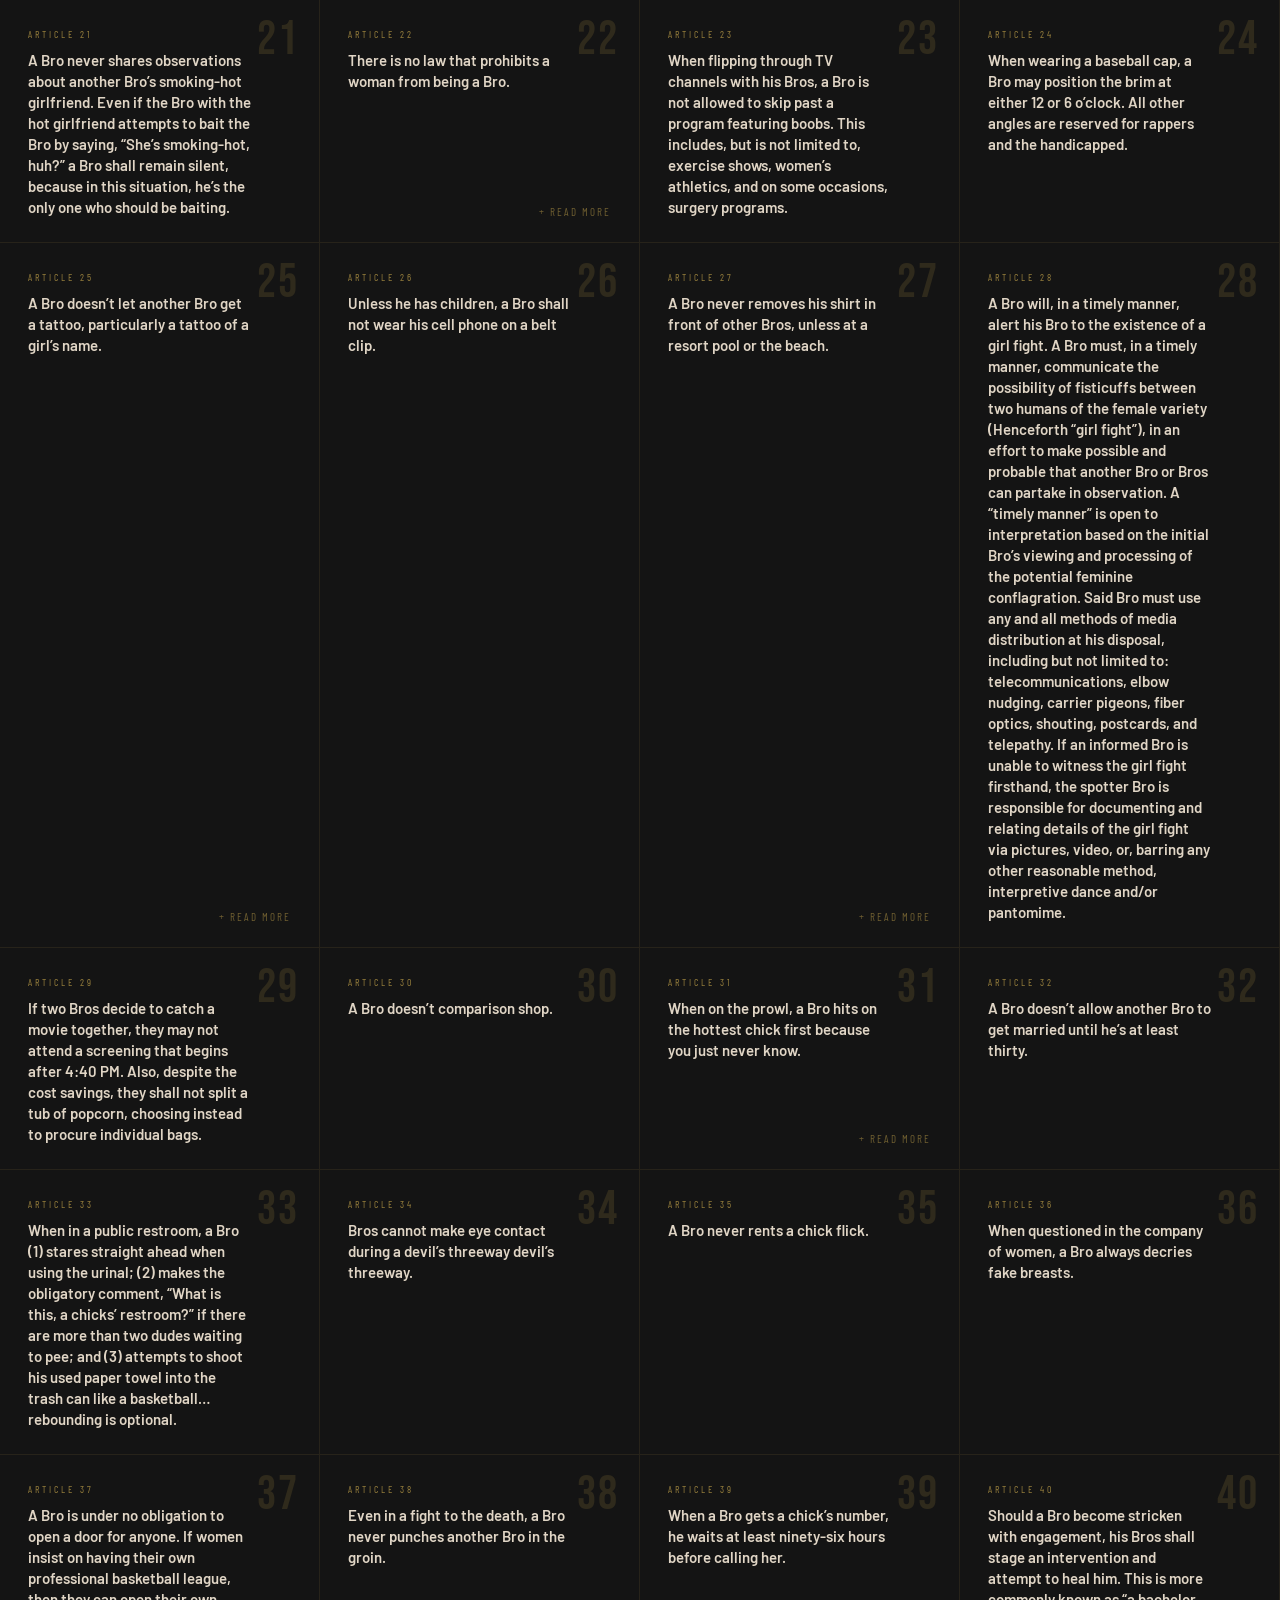
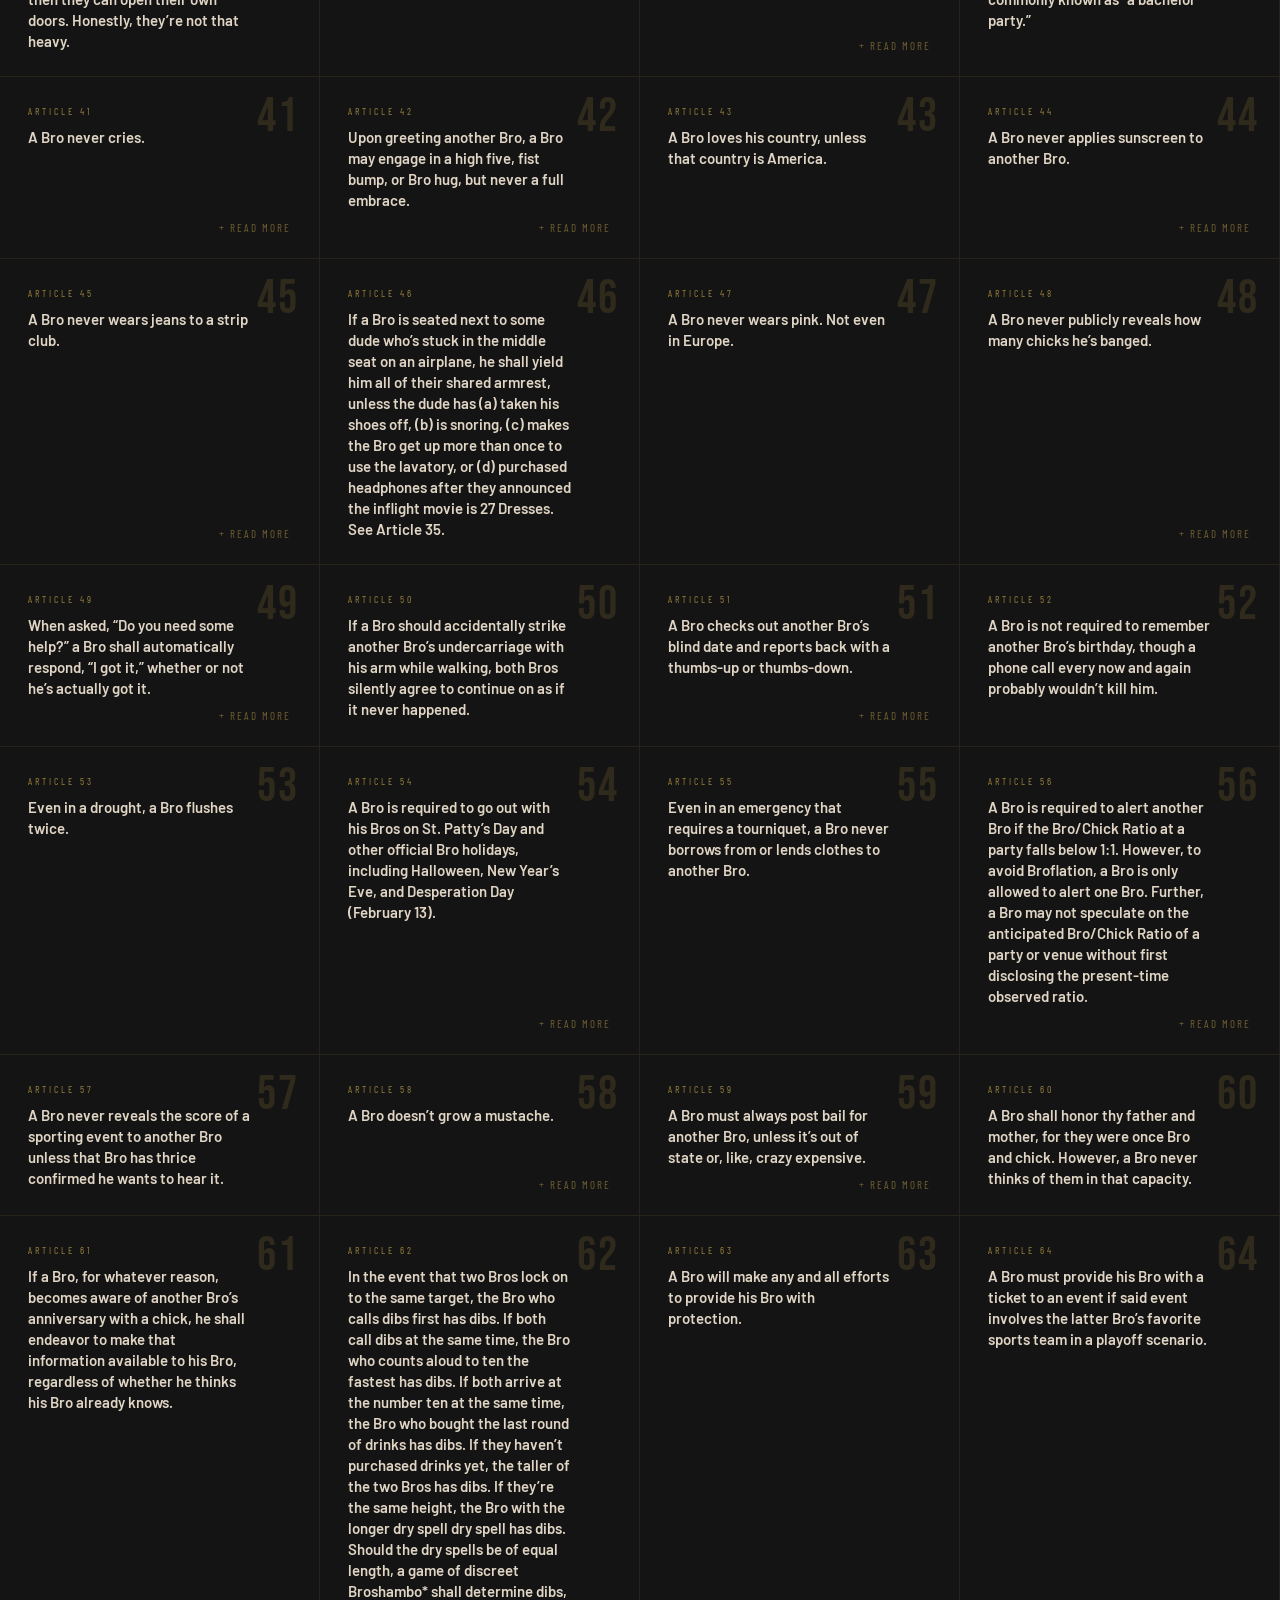
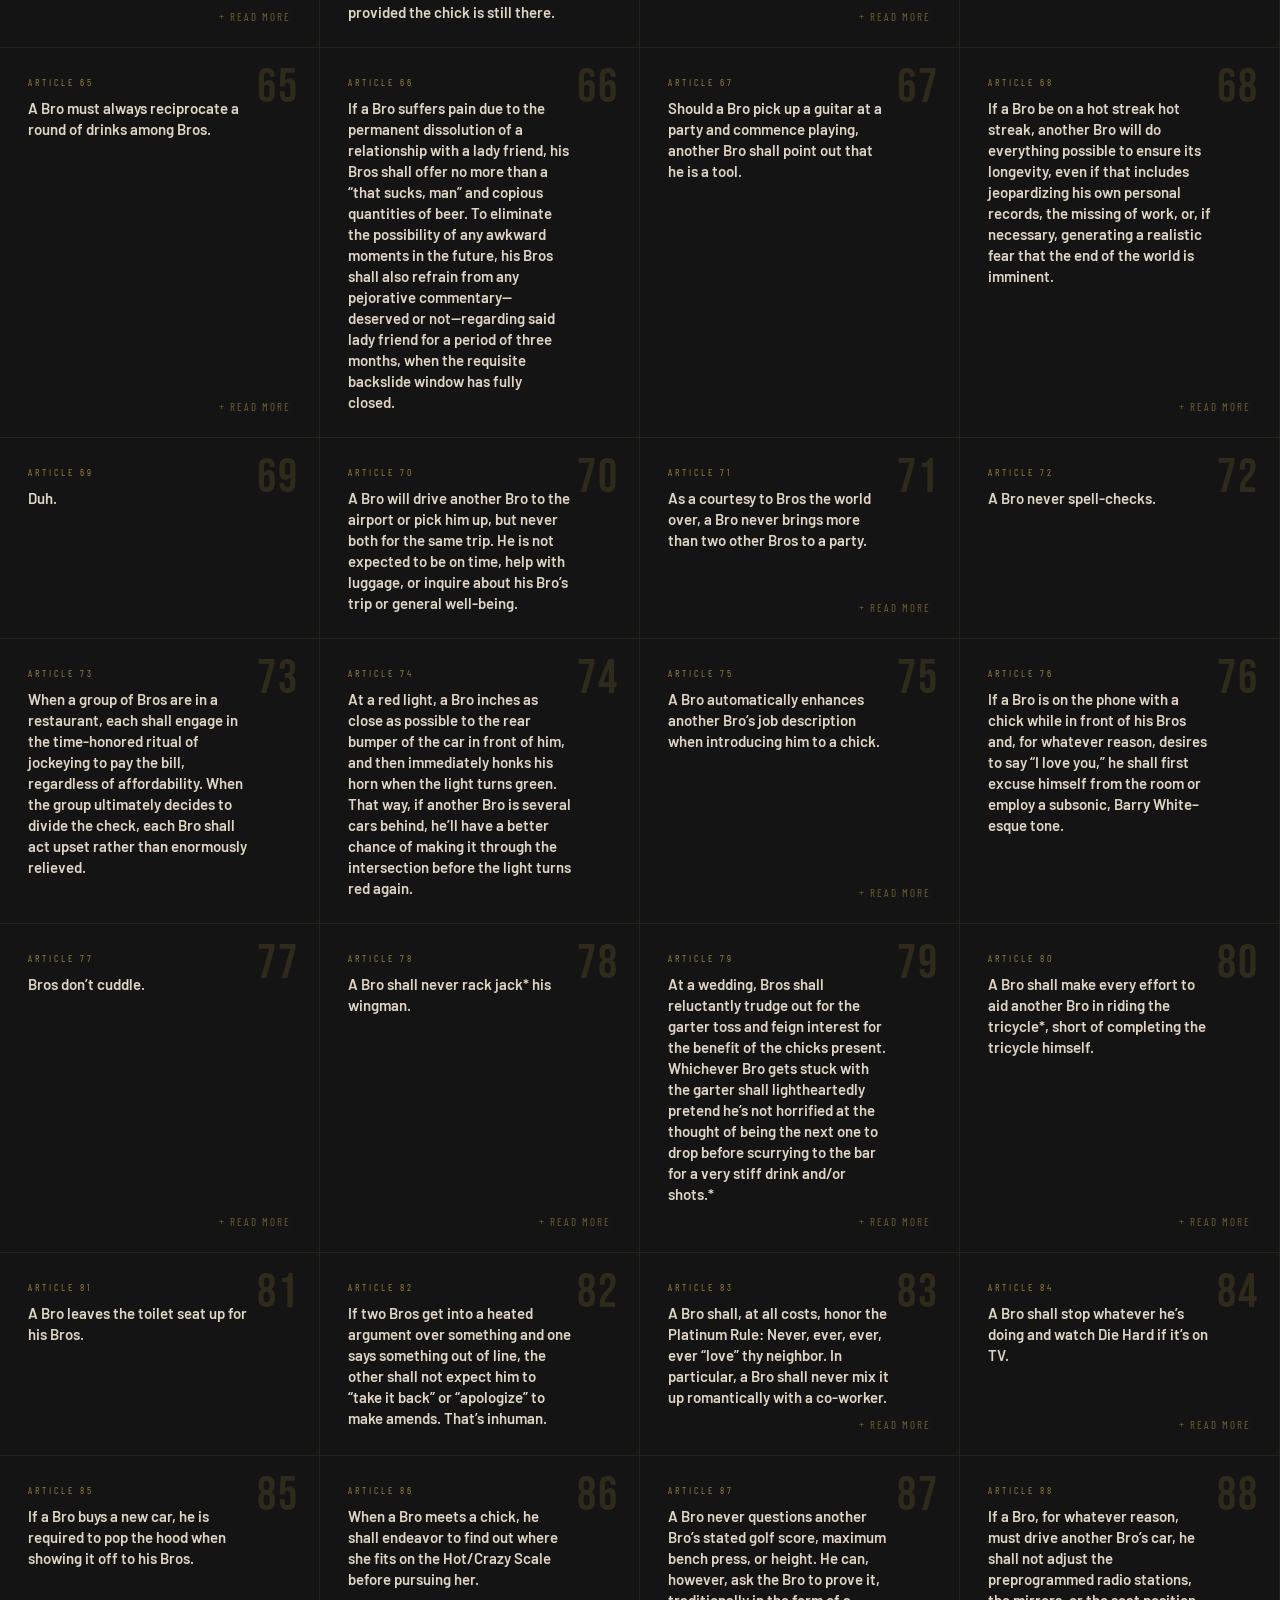
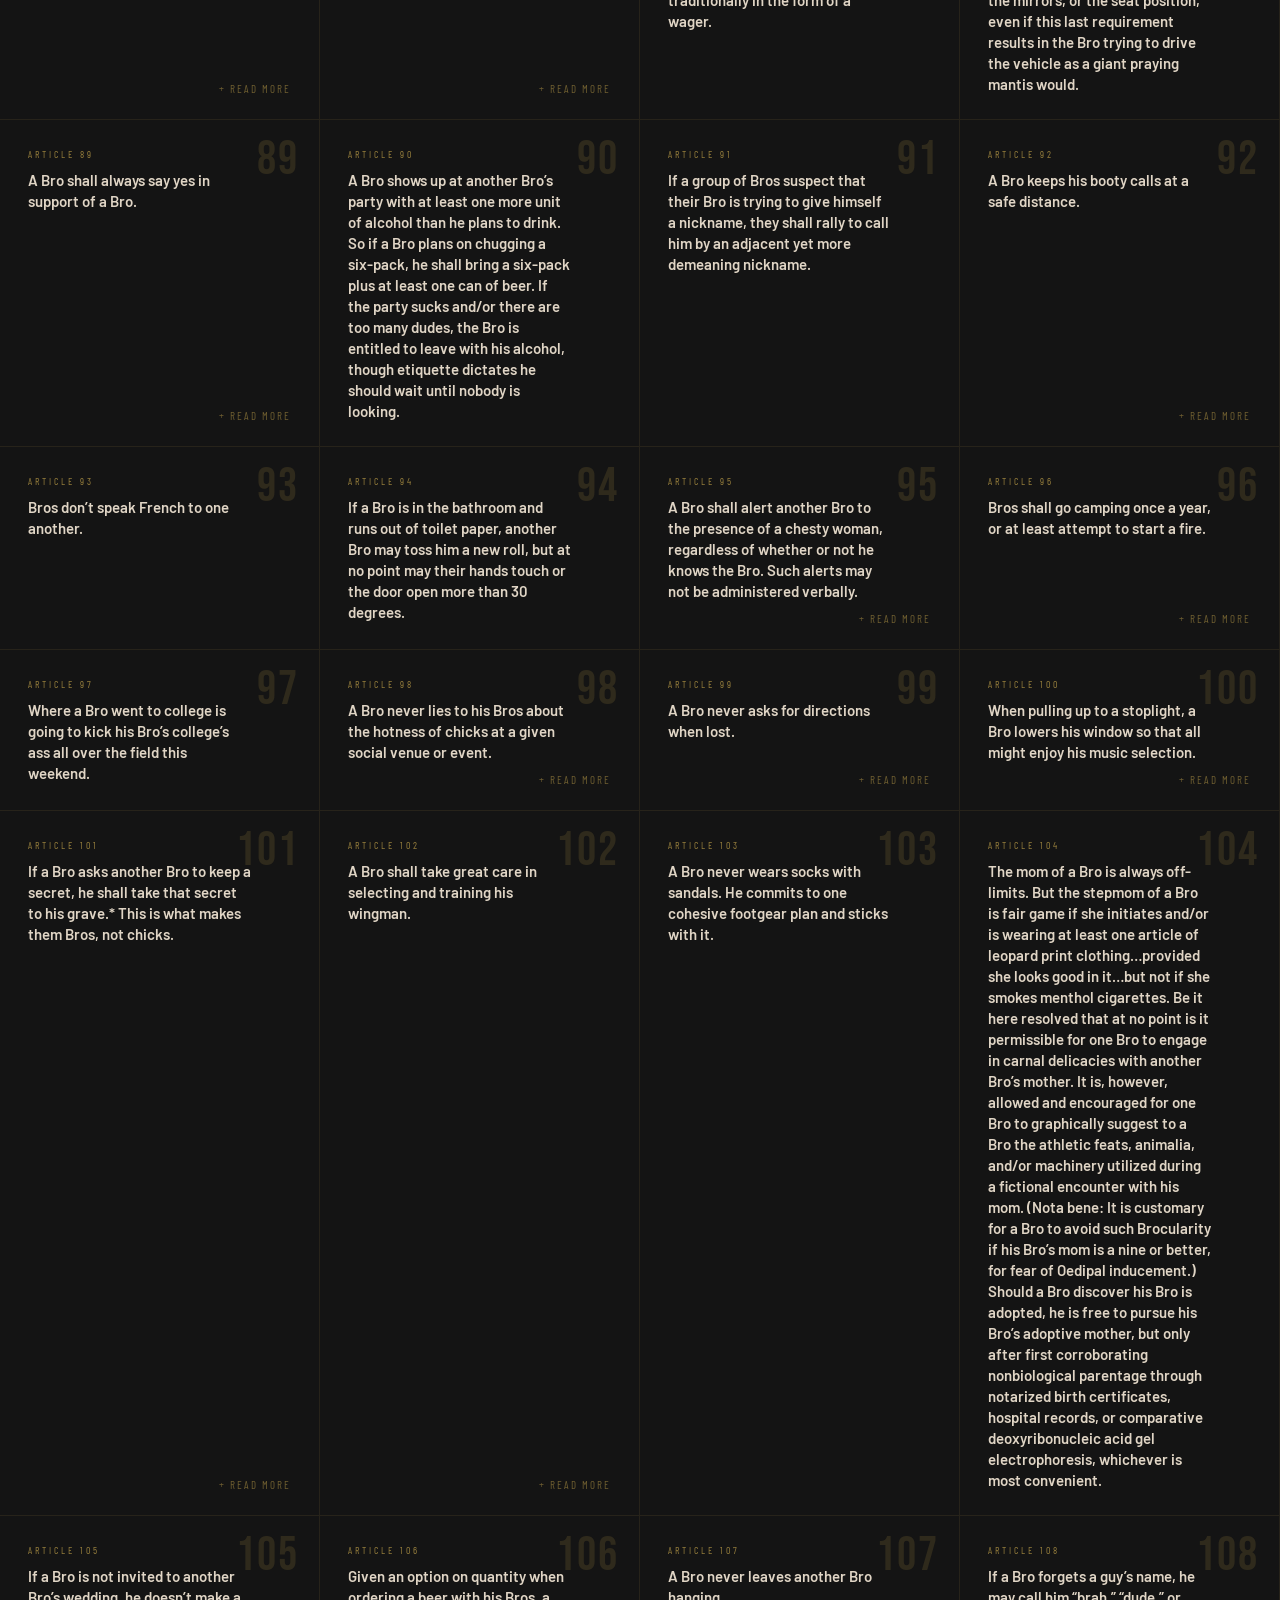
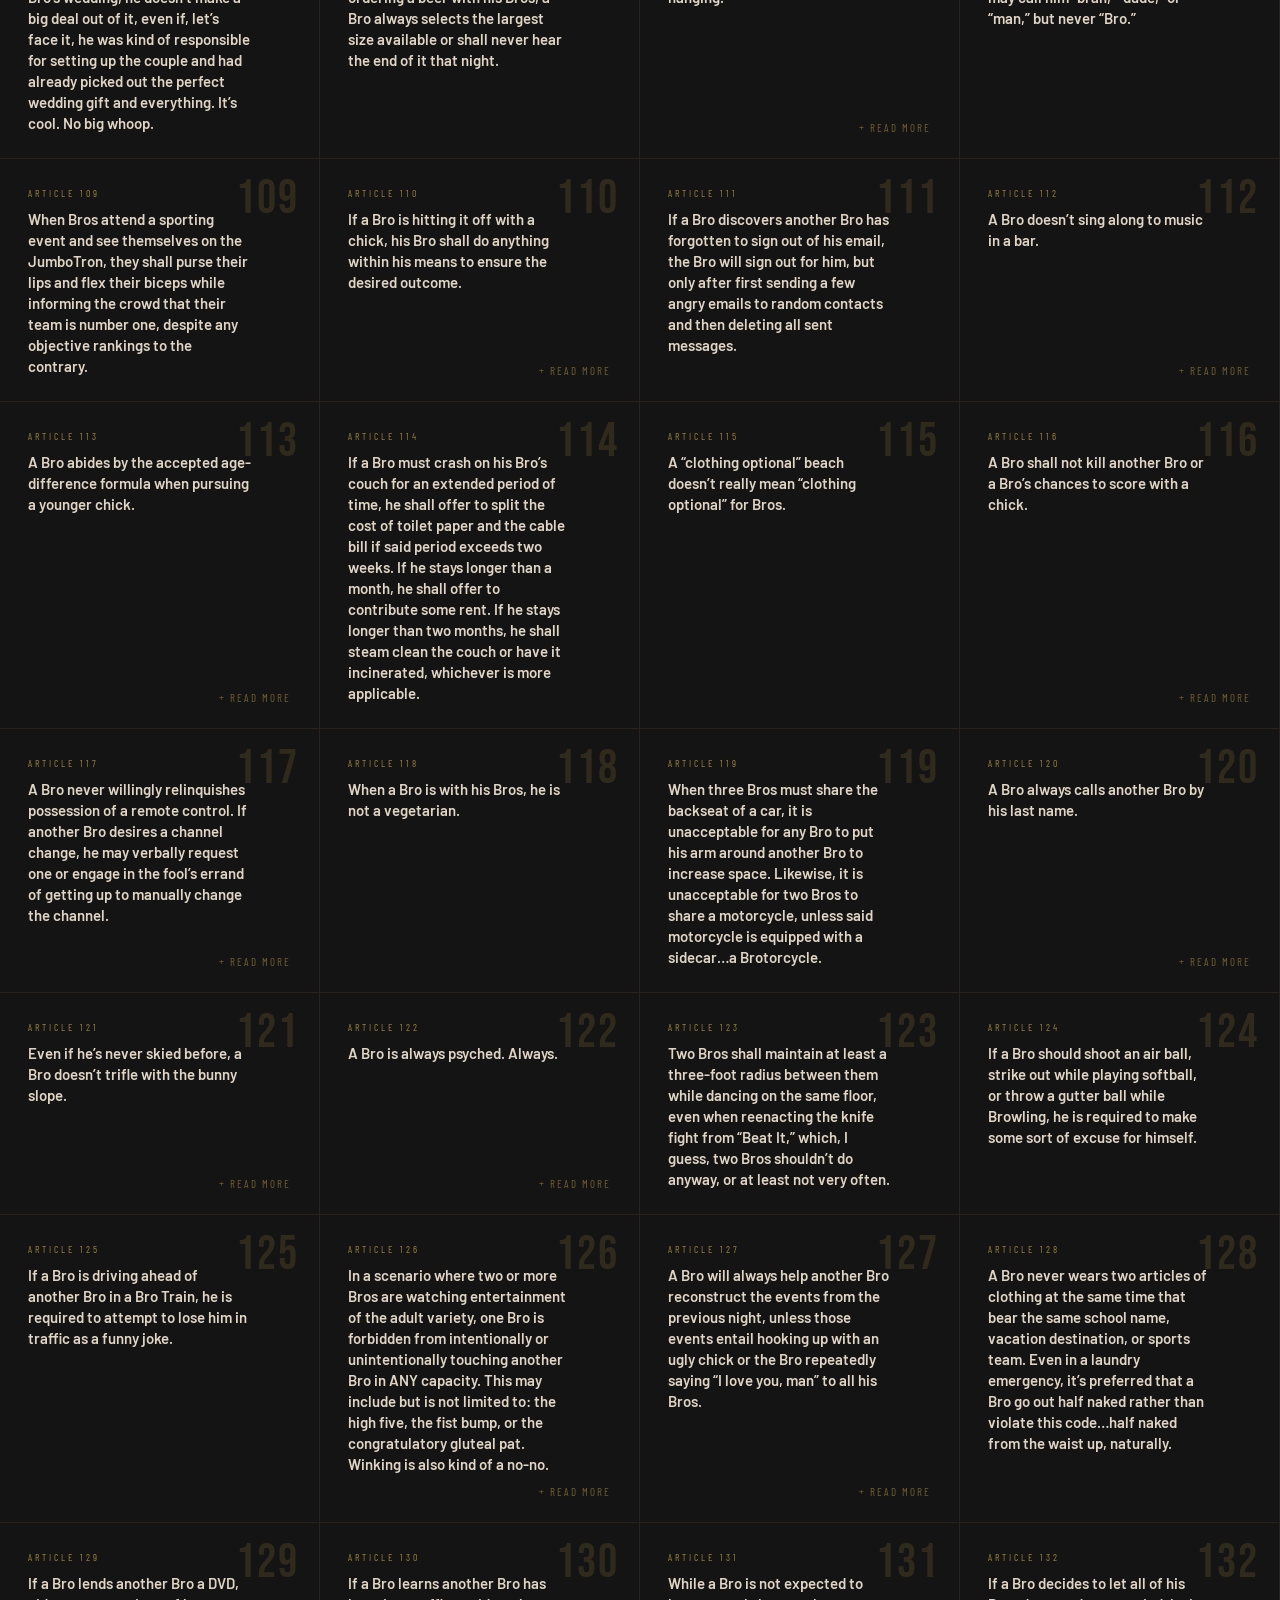
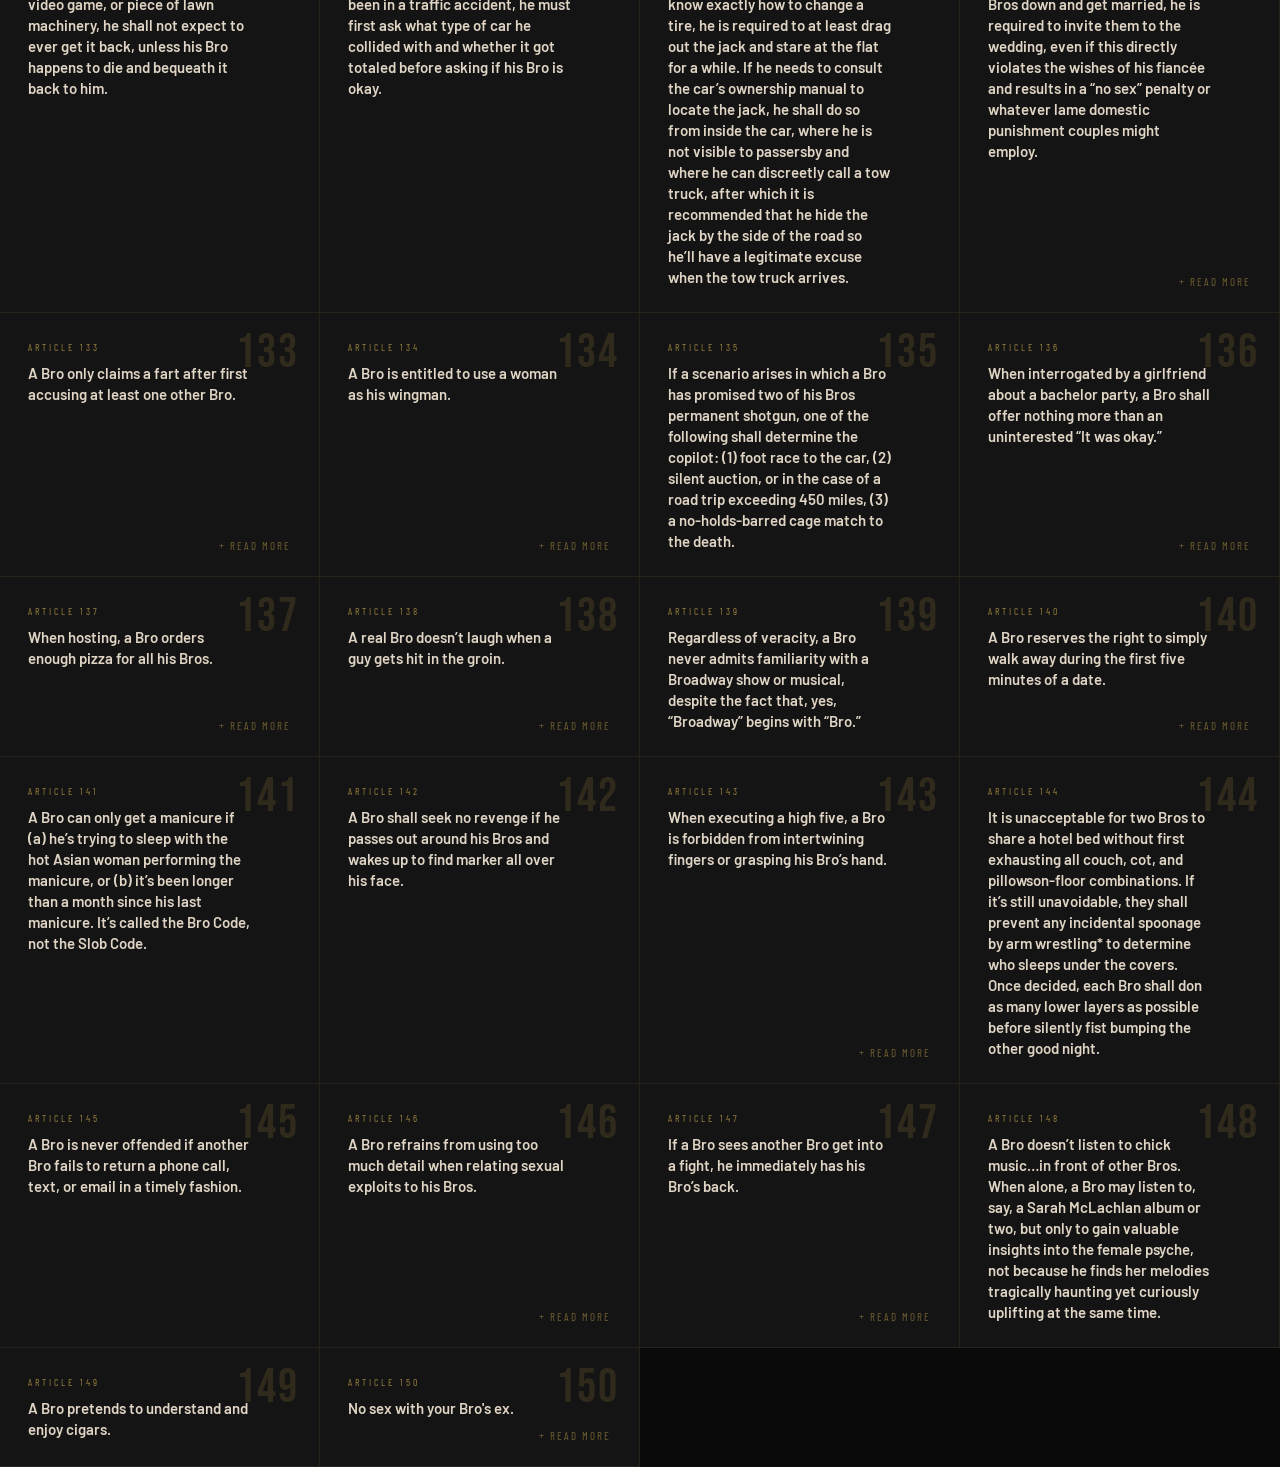
==== commit 34c64c0b: "Remove auto-play functionality and toggle button for Bro Chant" ====
--- a/index.html
+++ b/index.html
@@ -27,7 +27,7 @@
     <h1>The Bro<span>Code</span></h1>
     <div class="hero-subtitle">As transcribed by Matt Kuhn</div>
     <div class="hero-count">150 Sacred Articles</div>
-    <button id="bro-chant-toggle" class="bro-chant-btn">🔊 Bro Chant</button>
+    <!-- <button id="bro-chant-toggle" class="bro-chant-btn">🔊 Bro Chant</button> -->
   </div>
 
   <div class="controls">
